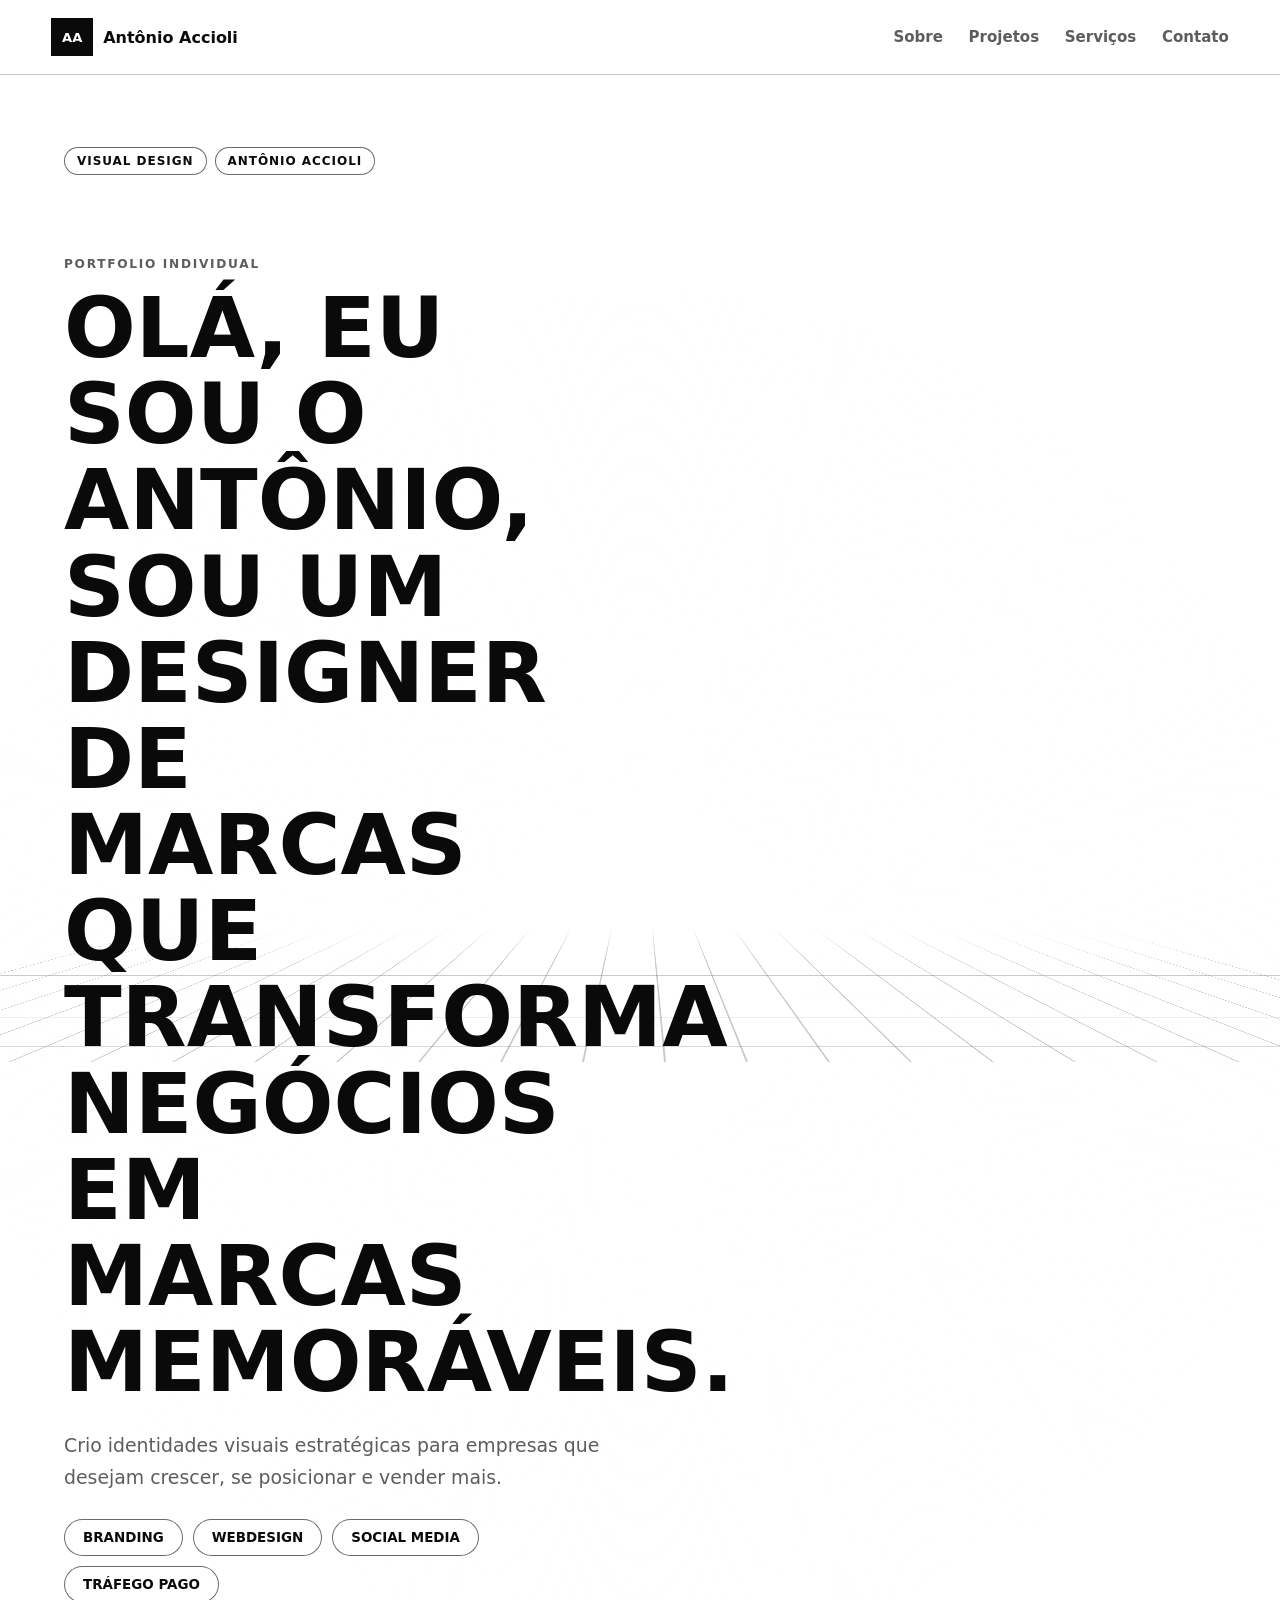
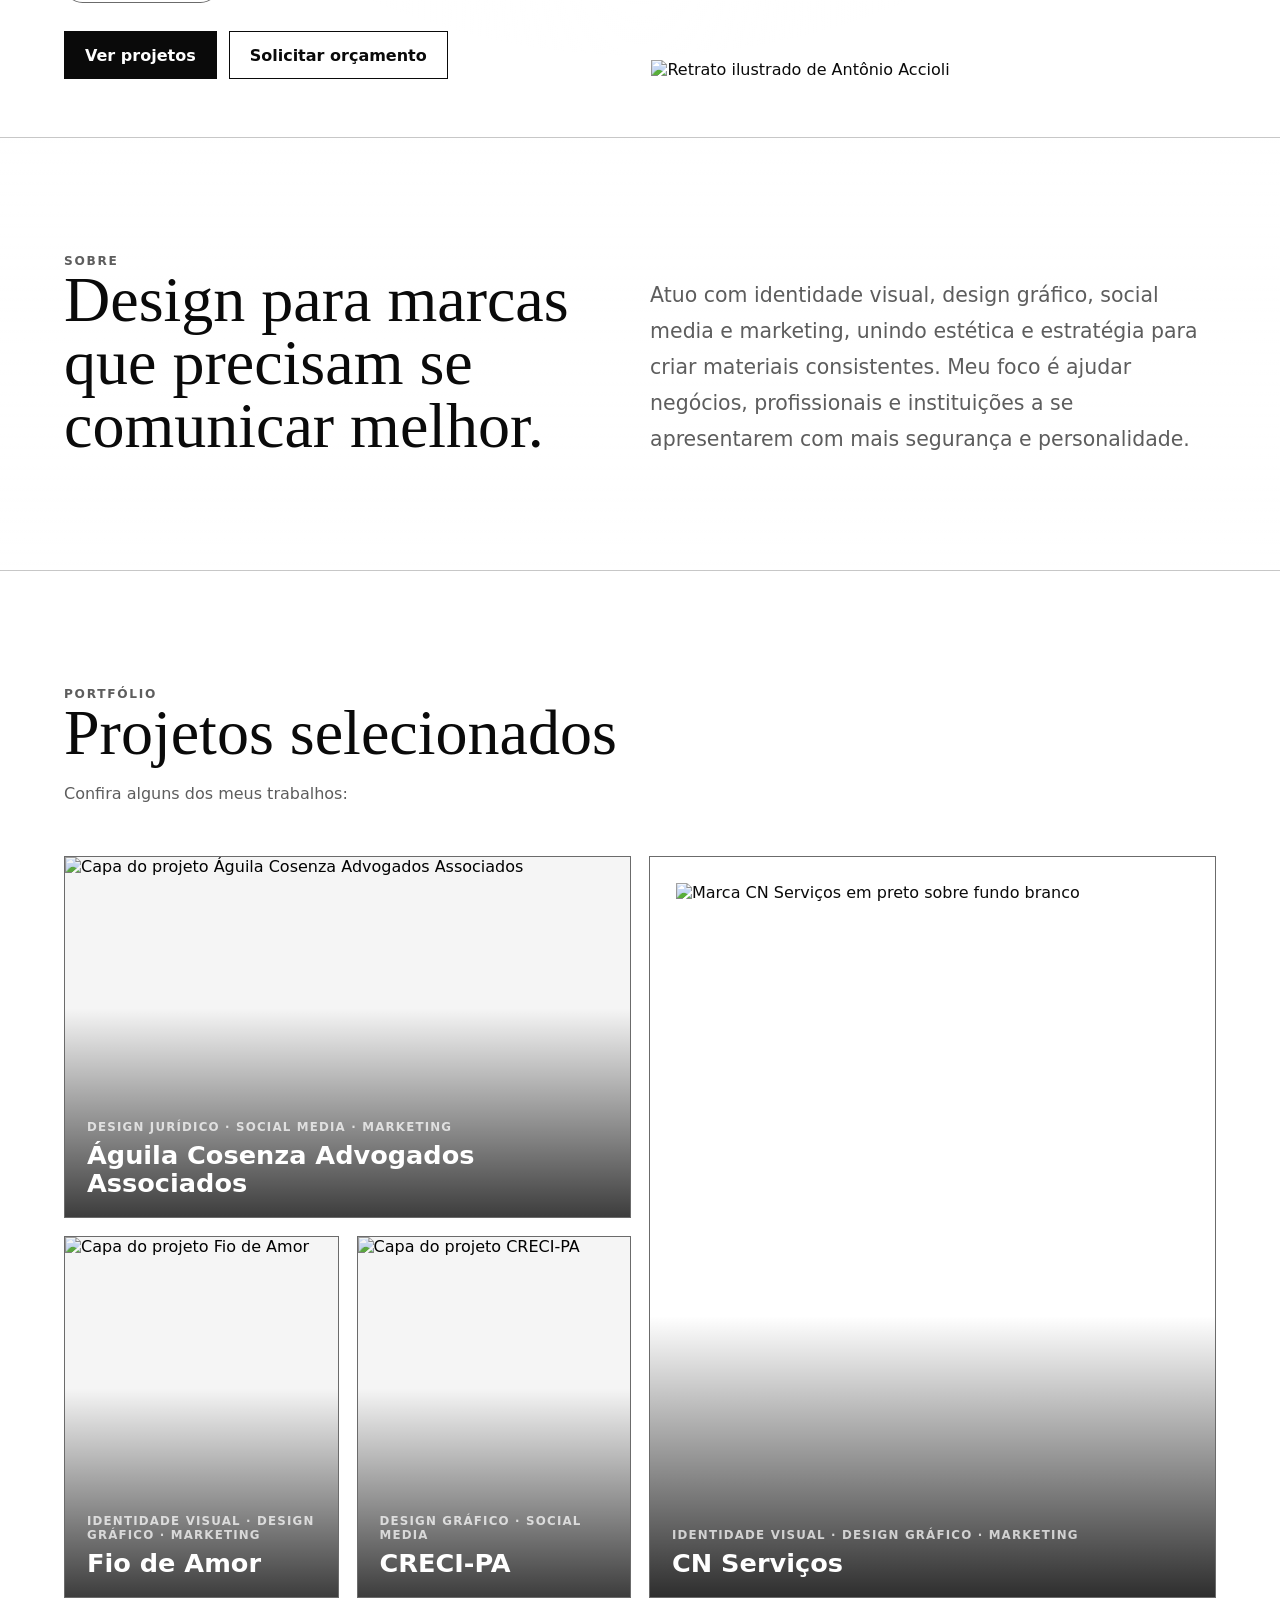
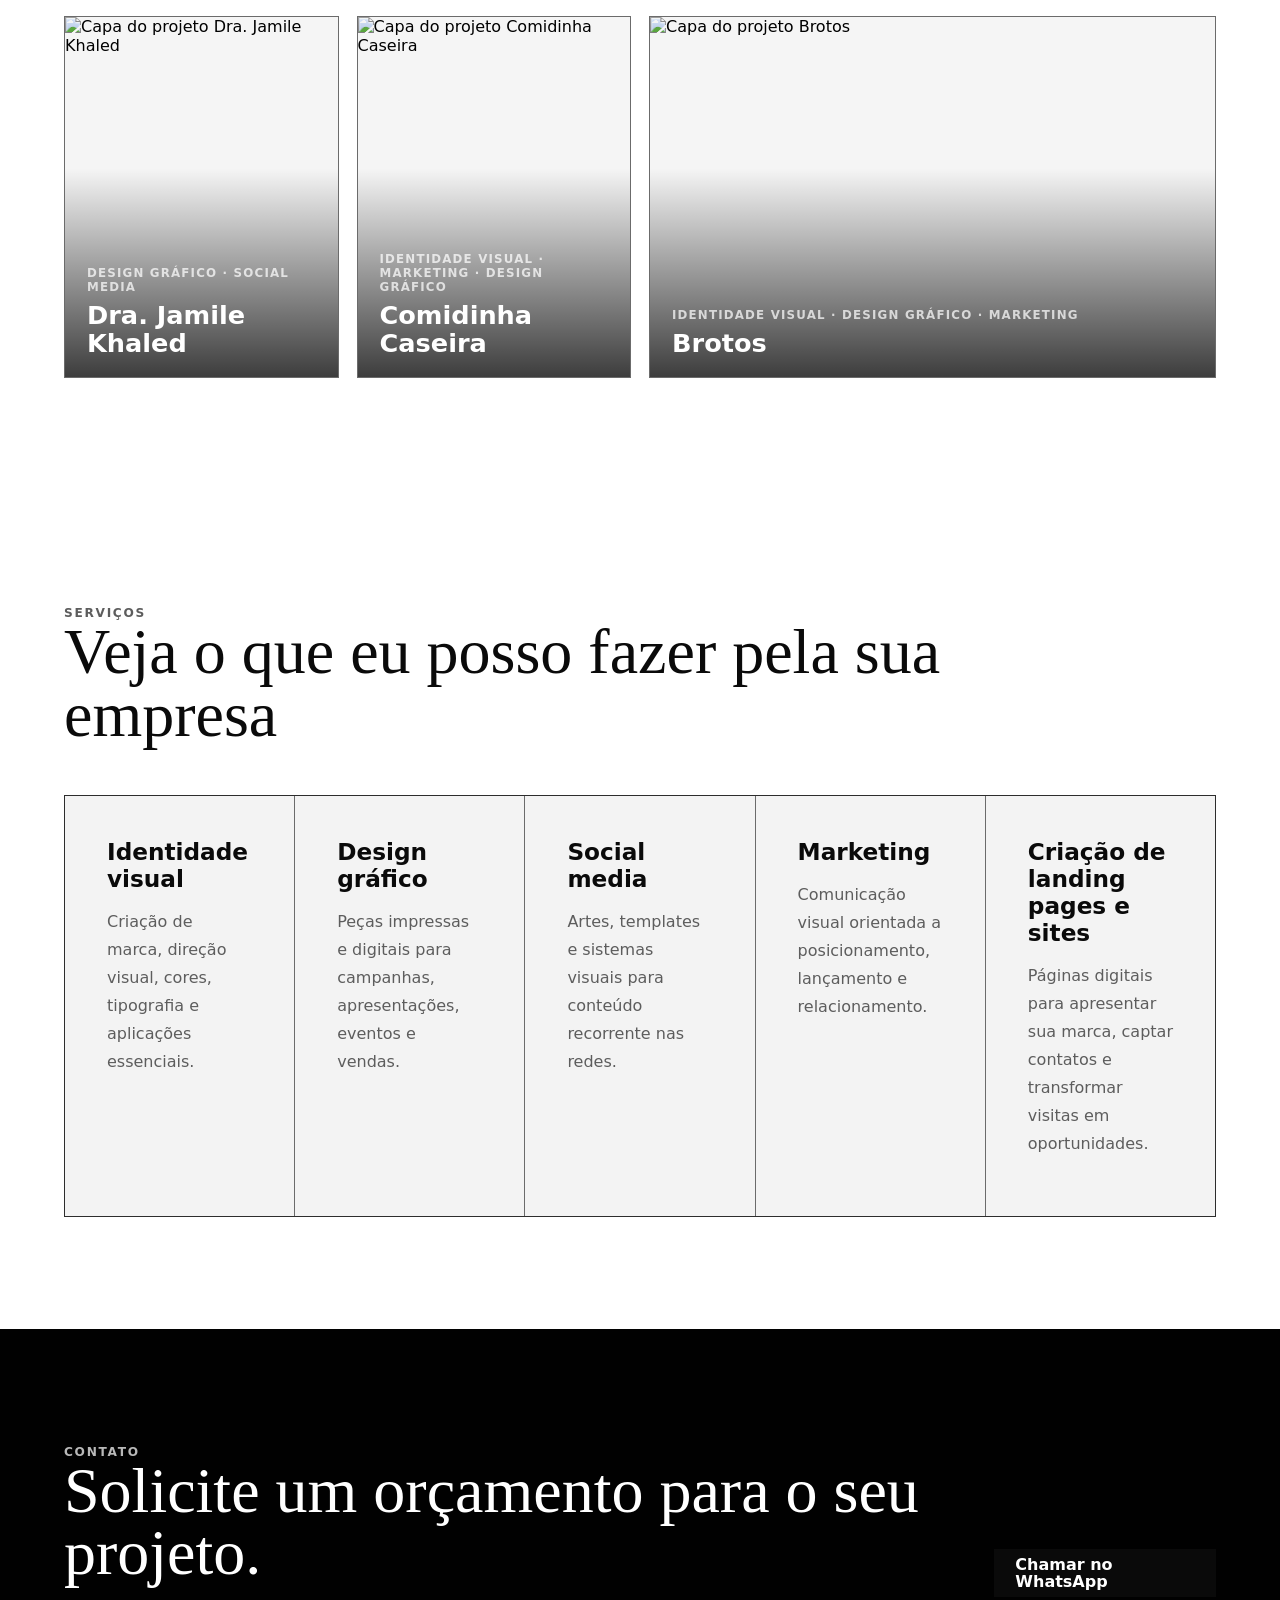
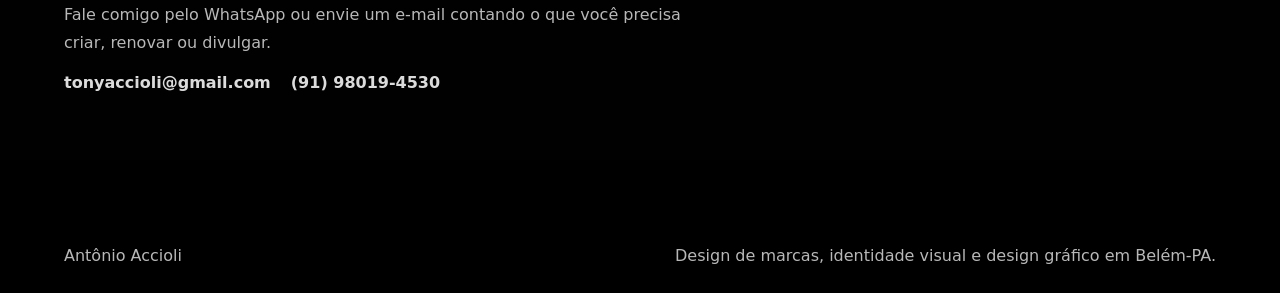
==== index.html @ 7ac3946a "Add files via upload" ====
<!doctype html>
<html lang="pt-BR">
  <head>
    <meta charset="UTF-8" />
    <meta name="viewport" content="width=device-width, initial-scale=1.0" />
    <meta
      name="description"
      content="Portfólio de Antônio, designer de marcas de Belém-PA especializado em identidade visual, design gráfico, social media e marketing."
    />
    <title>Antônio Accioli | Portfólio de Design</title>
    <link rel="preconnect" href="https://images.unsplash.com" />
    <link rel="stylesheet" href="styles.css" />
  </head>
  <body>
    <header class="site-header">
      <a class="brand" href="#inicio" aria-label="Portfólio de Antônio Accioli">
        <span class="brand-mark">AA</span>
        <span>Antônio Accioli</span>
      </a>

      <nav class="main-nav" aria-label="Menu principal">
        <a href="#sobre">Sobre</a>
        <a href="#portfolio">Projetos</a>
        <a href="#servicos">Serviços</a>
        <a href="#contato">Contato</a>
      </nav>
    </header>

    <main>
      <section class="hero" id="inicio">
        <div class="hero-media" aria-hidden="true"></div>
        <div class="hero-content">
          <div class="hero-copy">
            <div class="hero-topline" aria-label="Informações do portfólio">
              <span>Visual design</span>
              <span>Antônio Accioli</span>
            </div>
            <p class="eyebrow">Portfolio individual</p>
            <h1>Olá, eu sou o Antônio, sou um designer de marcas que transforma negócios em marcas memoráveis.</h1>
            <p>
              Crio identidades visuais estratégicas para empresas que desejam crescer,
              se posicionar e vender mais.
            </p>
            <div class="hero-tags" aria-label="Áreas de atuação">
              <span>Branding</span>
              <span>Webdesign</span>
              <span>Social media</span>
              <span>Tráfego pago</span>
            </div>
            <div class="hero-actions">
              <a class="button button-primary" href="#portfolio">Ver projetos</a>
              <a class="button button-secondary whatsapp-link" href="#" target="_blank" rel="noreferrer">
                Solicitar orçamento
              </a>
            </div>
          </div>
          <div class="hero-portrait">
            <img src="assets/antonio-retrato.webp" alt="Retrato ilustrado de Antônio Accioli" />
          </div>
        </div>
      </section>

      <section class="intro" id="sobre" aria-label="Sobre Antônio">
        <div>
          <span class="section-kicker">Sobre</span>
          <h2>Design para marcas que precisam se comunicar melhor.</h2>
        </div>
        <p>
          Atuo com identidade visual, design gráfico, social media e marketing,
          unindo estética e estratégia para criar materiais consistentes. Meu foco
          é ajudar negócios, profissionais e instituições a se apresentarem com
          mais segurança e personalidade.
        </p>
      </section>

      <section class="portfolio-section" id="portfolio">
        <div class="section-heading">
          <span class="section-kicker">Portfólio</span>
          <h2>Projetos selecionados</h2>
          <p>Confira alguns dos meus trabalhos:</p>
        </div>

        <div class="portfolio-grid">
          <a class="project-card project-featured" href="projetos/aguila-cosenza/index.html" aria-label="Ver projeto Águila Cosenza Advogados Associados">
            <img
              src="assets/aguila-cosenza/capa.webp"
              alt="Capa do projeto Águila Cosenza Advogados Associados"
            />
            <div>
              <p>Design jurídico · Social media · Marketing</p>
              <h3>Águila Cosenza Advogados Associados</h3>
            </div>
          </a>

          <a class="project-card project-large logo-card" href="projetos/cn-servicos/index.html" aria-label="Ver projeto CN Serviços">
            <img
              class="logo-cover"
              src="assets/cn-servicos/capa.webp"
              alt="Marca CN Serviços em preto sobre fundo branco"
            />
            <div>
              <p>Identidade visual · Design gráfico · Marketing</p>
              <h3>CN Serviços</h3>
            </div>
          </a>

          <a class="project-card" href="projetos/fio-de-amor/index.html" aria-label="Ver projeto Fio de Amor">
            <img
              src="assets/fio-de-amor/capa.webp"
              alt="Capa do projeto Fio de Amor"
            />
            <div>
              <p>Identidade visual · Design gráfico · Marketing</p>
              <h3>Fio de Amor</h3>
            </div>
          </a>

          <a class="project-card" href="projetos/creci-pa/index.html" aria-label="Ver projeto CRECI-PA">
            <img
              src="assets/creci-pa/capa.webp"
              alt="Capa do projeto CRECI-PA"
            />
            <div>
              <p>Design gráfico · Social media</p>
              <h3>CRECI-PA</h3>
            </div>
          </a>

          <a class="project-card" href="projetos/dra-jamile-khaled/index.html" aria-label="Ver projeto Dra. Jamile Khaled">
            <img
              src="assets/dra-jamile-khaled/capa.webp"
              alt="Capa do projeto Dra. Jamile Khaled"
            />
            <div>
              <p>Design gráfico · Social media</p>
              <h3>Dra. Jamile Khaled</h3>
            </div>
          </a>

          <a class="project-card" href="projetos/comidinha-caseira/index.html" aria-label="Ver projeto Comidinha Caseira">
            <img
              src="assets/comidinha-caseira/capa.webp"
              alt="Capa do projeto Comidinha Caseira"
            />
            <div>
              <p>Identidade visual · Marketing · Design gráfico</p>
              <h3>Comidinha Caseira</h3>
            </div>
          </a>

          <a class="project-card project-wide" href="projetos/brotos/index.html" aria-label="Ver projeto Brotos">
            <img
              src="assets/brotos/capa.webp"
              alt="Capa do projeto Brotos"
            />
            <div>
              <p>Identidade visual · Design gráfico · Marketing</p>
              <h3>Brotos</h3>
            </div>
          </a>
        </div>
      </section>

      <section class="services" id="servicos">
        <div class="section-heading">
          <span class="section-kicker">Serviços</span>
          <h2>Veja o que eu posso fazer pela sua empresa</h2>
        </div>

        <div class="service-list">
          <article>
            <h3>Identidade visual</h3>
            <p>Criação de marca, direção visual, cores, tipografia e aplicações essenciais.</p>
          </article>
          <article>
            <h3>Design gráfico</h3>
            <p>Peças impressas e digitais para campanhas, apresentações, eventos e vendas.</p>
          </article>
          <article>
            <h3>Social media</h3>
            <p>Artes, templates e sistemas visuais para conteúdo recorrente nas redes.</p>
          </article>
          <article>
            <h3>Marketing</h3>
            <p>Comunicação visual orientada a posicionamento, lançamento e relacionamento.</p>
          </article>
          <article>
            <h3>Criação de landing pages e sites</h3>
            <p>Páginas digitais para apresentar sua marca, captar contatos e transformar visitas em oportunidades.</p>
          </article>
        </div>
      </section>

      <section class="contact" id="contato">
        <div>
          <span class="section-kicker">Contato</span>
          <h2>Solicite um orçamento para o seu projeto.</h2>
          <p>
            Fale comigo pelo WhatsApp ou envie um e-mail contando o que você precisa
            criar, renovar ou divulgar.
          </p>
          <div class="contact-details">
            <a href="mailto:tonyaccioli@gmail.com">tonyaccioli@gmail.com</a>
            <a href="tel:+5591980194530">(91) 98019-4530</a>
          </div>
        </div>
        <a class="button button-primary whatsapp-link" href="#" target="_blank" rel="noreferrer">
          Chamar no WhatsApp
        </a>
      </section>
    </main>

    <footer class="site-footer">
      <p>Antônio Accioli</p>
      <p>Design de marcas, identidade visual e design gráfico em Belém-PA.</p>
    </footer>

    <script src="script.js"></script>
  </body>
</html>
---- styles.css ----
:root {
  color-scheme: light;
  --ink: #0a0a0a;
  --muted: #5d5d5d;
  --paper: #ffffff;
  --surface: rgba(255, 255, 255, 0.86);
  --line: rgba(0, 0, 0, 0.22);
  --line-strong: rgba(0, 0, 0, 0.58);
  --accent: #0a0a0a;
  --accent-dark: #000000;
  --grid-line: rgba(0, 0, 0, 0.34);
  --soft-shadow: 0 18px 60px rgba(0, 0, 0, 0.08);
}

* {
  box-sizing: border-box;
}

html {
  scroll-behavior: smooth;
}

body {
  position: relative;
  min-height: 100vh;
  margin: 0;
  overflow-x: hidden;
  background:
    linear-gradient(180deg, rgba(255, 255, 255, 0.95) 0%, rgba(255, 255, 255, 0.72) 48%, #ffffff 100%),
    #ffffff;
  color: var(--ink);
  font-family:
    Inter, ui-sans-serif, system-ui, -apple-system, BlinkMacSystemFont, "Segoe UI",
    sans-serif;
}

body::before,
body::after {
  position: fixed;
  left: -25vw;
  right: -25vw;
  z-index: -2;
  pointer-events: none;
  content: "";
}

body::before {
  bottom: -18vh;
  height: 68vh;
  background-image:
    linear-gradient(var(--grid-line) 2px, transparent 2px),
    linear-gradient(90deg, var(--grid-line) 2px, transparent 2px);
  background-size: 82px 82px;
  opacity: 0.62;
  transform: perspective(520px) rotateX(63deg);
  transform-origin: center bottom;
  mask-image: linear-gradient(0deg, #000 0%, #000 55%, transparent 100%);
}

body::after {
  top: -26vh;
  height: 64vh;
  background-image:
    linear-gradient(var(--grid-line) 2px, transparent 2px),
    linear-gradient(90deg, var(--grid-line) 2px, transparent 2px);
  background-size: 82px 82px;
  opacity: 0.5;
  transform: perspective(520px) rotateX(-63deg);
  transform-origin: center top;
  mask-image: linear-gradient(180deg, #000 0%, #000 50%, transparent 100%);
}

body::selection {
  background: #0a0a0a;
  color: #ffffff;
}

img {
  display: block;
  width: 100%;
}

a {
  color: inherit;
  text-decoration: none;
}

.site-header {
  position: sticky;
  top: 0;
  z-index: 20;
  display: flex;
  align-items: center;
  justify-content: space-between;
  gap: 24px;
  padding: 18px clamp(20px, 4vw, 64px);
  background: rgba(255, 255, 255, 0.78);
  border-bottom: 1px solid var(--line);
  backdrop-filter: blur(18px);
}

.brand,
.main-nav {
  display: flex;
  align-items: center;
}

.brand {
  gap: 10px;
  font-weight: 900;
  letter-spacing: 0;
}

.brand-mark {
  display: grid;
  width: 42px;
  height: 38px;
  place-items: center;
  background: var(--ink);
  color: var(--paper);
  border: 1px solid var(--ink);
  border-radius: 0;
  font-size: 0.82rem;
}

.main-nav {
  gap: clamp(12px, 2vw, 28px);
  color: var(--muted);
  font-size: 0.94rem;
  font-weight: 750;
}

.main-nav a {
  padding: 8px 0;
}

.main-nav a:hover {
  color: var(--ink);
}

.hero {
  position: relative;
  min-height: clamp(610px, 82vh, 760px);
  display: grid;
  align-items: end;
  overflow: hidden;
  isolation: isolate;
}

.hero-media {
  position: absolute;
  inset: 0;
  z-index: -1;
  background:
    radial-gradient(circle at 50% 54%, rgba(255, 255, 255, 0.96) 0 15%, rgba(255, 255, 255, 0.66) 33%, rgba(255, 255, 255, 0) 62%),
    linear-gradient(180deg, rgba(255, 255, 255, 0.15), #ffffff 88%);
}

.hero-content {
  display: grid;
  width: min(1240px, 100%);
  grid-template-columns: minmax(300px, 0.9fr) minmax(300px, 0.86fr);
  gap: clamp(16px, 3vw, 42px);
  align-items: center;
  padding: clamp(42px, 6vw, 72px) clamp(20px, 5vw, 64px) clamp(34px, 5vw, 58px);
  color: var(--ink);
}

.hero-copy {
  position: relative;
  z-index: 1;
  max-width: 780px;
}

.hero-topline {
  display: flex;
  max-width: 700px;
  flex-wrap: wrap;
  gap: 8px;
  align-items: center;
  margin-bottom: clamp(42px, 7vw, 82px);
  color: var(--ink);
  font-size: 0.75rem;
  font-weight: 900;
  letter-spacing: 0.08em;
  text-transform: uppercase;
}

.hero-topline span {
  border: 1px solid var(--line-strong);
  border-radius: 999px;
  padding: 6px 12px;
  background: rgba(255, 255, 255, 0.76);
}

.eyebrow,
.section-kicker {
  margin: 0 0 14px;
  color: var(--muted);
  font-size: 0.76rem;
  font-weight: 900;
  letter-spacing: 0.14em;
  text-transform: uppercase;
}

.hero h1,
.intro h2,
.section-heading h2,
.contact h2,
.project-hero h1 {
  margin: 0;
  max-width: 980px;
  font-family: Georgia, "Times New Roman", serif;
  font-weight: 500;
  line-height: 0.98;
  letter-spacing: 0;
}

.hero h1 {
  max-width: 760px;
  font-family: Impact, "Arial Black", ui-sans-serif, system-ui, sans-serif;
  font-size: clamp(2.55rem, 6.6vw, 6.6rem);
  font-weight: 900;
  line-height: 1.02;
  text-transform: uppercase;
}

.hero p:not(.eyebrow) {
  max-width: 620px;
  margin: 24px 0 0;
  color: var(--muted);
  font-size: clamp(1rem, 2vw, 1.18rem);
  line-height: 1.7;
}

.hero-tags {
  display: flex;
  flex-wrap: wrap;
  gap: 10px;
  margin-top: 26px;
}

.hero-tags span {
  border: 1px solid var(--line-strong);
  border-radius: 999px;
  padding: 10px 18px;
  background: rgba(255, 255, 255, 0.82);
  font-size: 0.84rem;
  font-weight: 900;
  text-transform: uppercase;
}

.hero-actions {
  display: flex;
  flex-wrap: wrap;
  gap: 12px;
  margin-top: 28px;
}

.hero-portrait {
  position: relative;
  align-self: end;
  display: flex;
  min-height: 0;
  align-items: flex-end;
  justify-content: center;
  overflow: visible;
  border: 0;
  background: transparent;
  box-shadow: none;
}

.hero-portrait img {
  width: min(146%, 820px);
  height: auto;
  max-height: clamp(680px, 92vh, 940px);
  object-fit: contain;
}

.button {
  display: inline-flex;
  min-height: 48px;
  align-items: center;
  justify-content: center;
  border: 1px solid var(--ink);
  border-radius: 0;
  padding: 0 20px;
  font-weight: 900;
  line-height: 1.1;
  transition:
    transform 180ms ease,
    background 180ms ease,
    color 180ms ease;
}

.button:hover {
  transform: translateY(-2px);
}

.button-primary,
.button-dark {
  background: var(--ink);
  color: white;
}

.button-primary:hover,
.button-dark:hover {
  background: white;
  color: var(--ink);
}

.button-secondary {
  background: rgba(255, 255, 255, 0.52);
  color: var(--ink);
}

.button-secondary:hover {
  background: var(--ink);
  color: white;
}

.intro,
.portfolio-section,
.services,
.forms-section,
.contact {
  position: relative;
  padding: clamp(64px, 9vw, 112px) clamp(20px, 5vw, 72px);
}

.intro,
.services,
.portfolio-section,
.project-hero,
.project-gallery {
  background: linear-gradient(180deg, rgba(255, 255, 255, 0.84), rgba(255, 255, 255, 0.68));
}

.intro {
  display: grid;
  grid-template-columns: minmax(280px, 0.9fr) minmax(280px, 1fr);
  gap: clamp(28px, 6vw, 90px);
  align-items: start;
  border-top: 1px solid var(--line);
  border-bottom: 1px solid var(--line);
}

.intro h2,
.section-heading h2,
.contact h2 {
  font-size: clamp(2.2rem, 5vw, 4.6rem);
}

.intro p,
.section-heading p,
.contact p,
.service-list p,
.project-hero p {
  color: var(--muted);
  font-size: 1rem;
  line-height: 1.75;
}

.intro p {
  margin: 28px 0 0;
  font-size: clamp(1.05rem, 2vw, 1.28rem);
}

.section-heading {
  margin-bottom: clamp(28px, 5vw, 48px);
}

.portfolio-grid {
  display: grid;
  grid-auto-flow: dense;
  grid-template-columns: repeat(4, minmax(0, 1fr));
  gap: 18px;
}

.project-card {
  position: relative;
  min-height: 360px;
  overflow: hidden;
  border: 1px solid var(--line-strong);
  border-radius: 0;
  background: white;
  box-shadow: none;
}

.project-card img {
  height: 100%;
  min-height: inherit;
  object-fit: cover;
  filter: grayscale(0.15) contrast(1.08);
  transition: transform 360ms ease;
}

.project-card img.logo-cover {
  padding: clamp(10px, 3vw, 26px);
  background: #ffffff;
  object-fit: contain;
  filter: none;
}

.project-card.logo-card::after {
  top: auto;
  height: 38%;
  background: linear-gradient(0deg, rgba(0, 0, 0, 0.82), rgba(0, 0, 0, 0));
}

.project-card::after {
  position: absolute;
  inset: 0;
  background: linear-gradient(0deg, rgba(0, 0, 0, 0.76), rgba(0, 0, 0, 0.04) 58%);
  content: "";
}

.project-card:hover img {
  transform: scale(1.04);
}

.project-card:focus-visible {
  outline: 3px solid var(--ink);
  outline-offset: 5px;
}

.project-card div {
  position: absolute;
  right: 22px;
  bottom: 20px;
  left: 22px;
  z-index: 1;
  color: white;
}

.project-card p {
  margin: 0 0 8px;
  color: rgba(255, 255, 255, 0.72);
  font-size: 0.74rem;
  font-weight: 900;
  letter-spacing: 0.1em;
  text-transform: uppercase;
}

.project-card h3 {
  margin: 0;
  max-width: 480px;
  font-size: clamp(1.3rem, 2vw, 2rem);
  line-height: 1.08;
}

.project-large {
  grid-column: span 2;
  grid-row: span 2;
  min-height: 738px;
}

.project-featured {
  grid-column: span 2;
  min-height: 360px;
}

.project-wide {
  grid-column: span 2;
}

.service-list {
  display: grid;
  grid-template-columns: repeat(5, minmax(0, 1fr));
  gap: 1px;
  background: var(--line-strong);
  border: 1px solid var(--line-strong);
}

.service-list article {
  min-height: 235px;
  padding: clamp(24px, 4vw, 42px);
  background: rgba(255, 255, 255, 0.92);
}

.service-list h3,
.contact-details {
  margin: 0 0 14px;
}

.service-list h3 {
  margin: 0 0 14px;
  font-size: 1.45rem;
}

.contact {
  display: flex;
  align-items: center;
  justify-content: space-between;
  gap: 28px;
  background:
    linear-gradient(180deg, rgba(0, 0, 0, 0.88), rgba(0, 0, 0, 0.96)),
    var(--ink);
  color: var(--paper);
}

.contact .section-kicker,
.contact p {
  color: rgba(255, 255, 255, 0.72);
}

.contact p {
  max-width: 620px;
}

.contact-details {
  display: flex;
  flex-wrap: wrap;
  gap: 12px 20px;
}

.contact-details a {
  color: rgba(255, 255, 255, 0.86);
  font-weight: 800;
}

.contact-details a:hover {
  color: white;
}

.site-footer {
  display: flex;
  justify-content: space-between;
  gap: 18px;
  padding: 28px clamp(20px, 5vw, 72px);
  background: #000000;
  color: rgba(255, 255, 255, 0.72);
}

.site-footer p {
  margin: 0;
}

.project-hero {
  display: grid;
  grid-template-columns: minmax(280px, 0.8fr) minmax(300px, 1.2fr);
  gap: clamp(28px, 6vw, 80px);
  align-items: center;
  padding: clamp(56px, 8vw, 104px) clamp(20px, 5vw, 72px);
  border-bottom: 1px solid var(--line);
}

.project-hero h1 {
  font-size: clamp(2.8rem, 7vw, 6rem);
}

.project-cover {
  overflow: hidden;
  border: 1px solid var(--line-strong);
  border-radius: 0;
  background: white;
  box-shadow: var(--soft-shadow);
}

.project-cover img {
  width: 100%;
  aspect-ratio: 16 / 10;
  object-fit: contain;
}

.project-gallery {
  padding: clamp(52px, 7vw, 90px) clamp(20px, 5vw, 72px) clamp(70px, 9vw, 120px);
}

.gallery-grid {
  display: grid;
  grid-template-columns: repeat(2, minmax(0, 1fr));
  gap: 18px;
}

.gallery-item {
  overflow: hidden;
  margin: 0;
  border: 1px solid var(--line-strong);
  border-radius: 0;
  background: white;
  box-shadow: none;
}

.gallery-item img {
  width: 100%;
  height: 100%;
  min-height: 360px;
  object-fit: cover;
}

.gallery-item.logo-image img {
  object-fit: contain;
  padding: clamp(16px, 4vw, 42px);
}

.compact-gallery .gallery-item img {
  height: clamp(320px, 42vw, 460px);
  min-height: 0;
  object-fit: contain;
}

.back-link {
  display: inline-block;
  margin-bottom: 18px;
  color: var(--ink);
  font-weight: 900;
  text-decoration: underline;
  text-underline-offset: 5px;
}

@media (max-width: 980px) {
  .site-header {
    align-items: flex-start;
    flex-direction: column;
  }

  .main-nav {
    width: 100%;
    overflow-x: auto;
    padding-bottom: 2px;
  }

  .intro,
  .service-list {
    grid-template-columns: 1fr;
  }

  .portfolio-grid {
    grid-template-columns: repeat(2, minmax(0, 1fr));
  }

  .project-featured {
    grid-column: span 2;
    min-height: 390px;
  }

  .project-large {
    min-height: 520px;
  }

  .contact {
    align-items: flex-start;
    flex-direction: column;
  }

  .project-hero {
    grid-template-columns: 1fr;
  }
}

@media (max-width: 760px) {
  body::before,
  body::after {
    background-size: 58px 58px;
  }

  .site-header {
    position: relative;
  }

  .hero {
    min-height: 670px;
  }

  .hero-content {
    grid-template-columns: 1fr;
    padding-top: 86px;
  }

  .hero-portrait {
    width: 100%;
    max-width: none;
    margin-top: 12px;
  }

  .hero-portrait img {
    width: min(140%, 660px);
    max-height: none;
  }

  .button {
    width: 100%;
  }

  .portfolio-grid {
    grid-template-columns: 1fr;
  }

  .project-card,
  .project-featured,
  .project-large,
  .project-wide {
    grid-column: auto;
    grid-row: auto;
    min-height: 390px;
  }

  .site-footer {
    flex-direction: column;
  }

  .gallery-grid {
    grid-template-columns: 1fr;
  }

  .gallery-item img {
    min-height: 300px;
  }

  .compact-gallery .gallery-item img {
    height: 300px;
  }
}
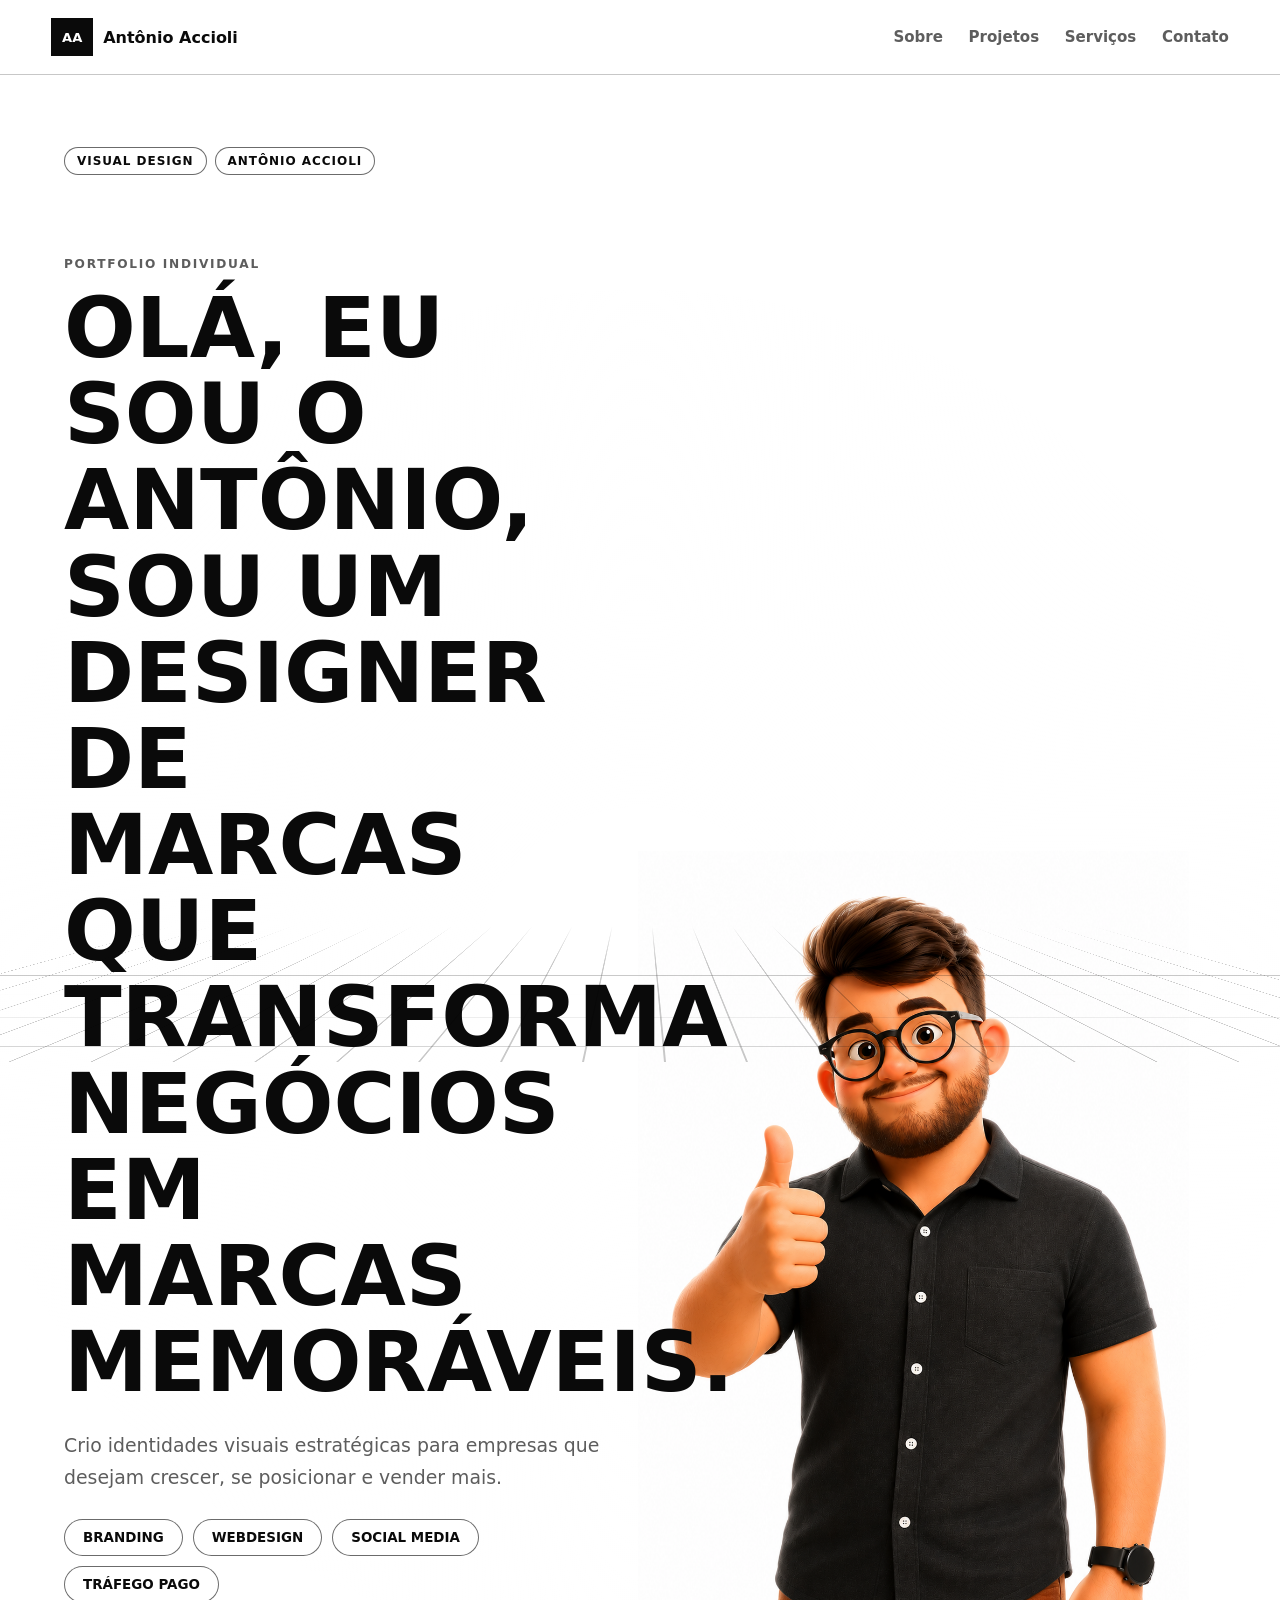
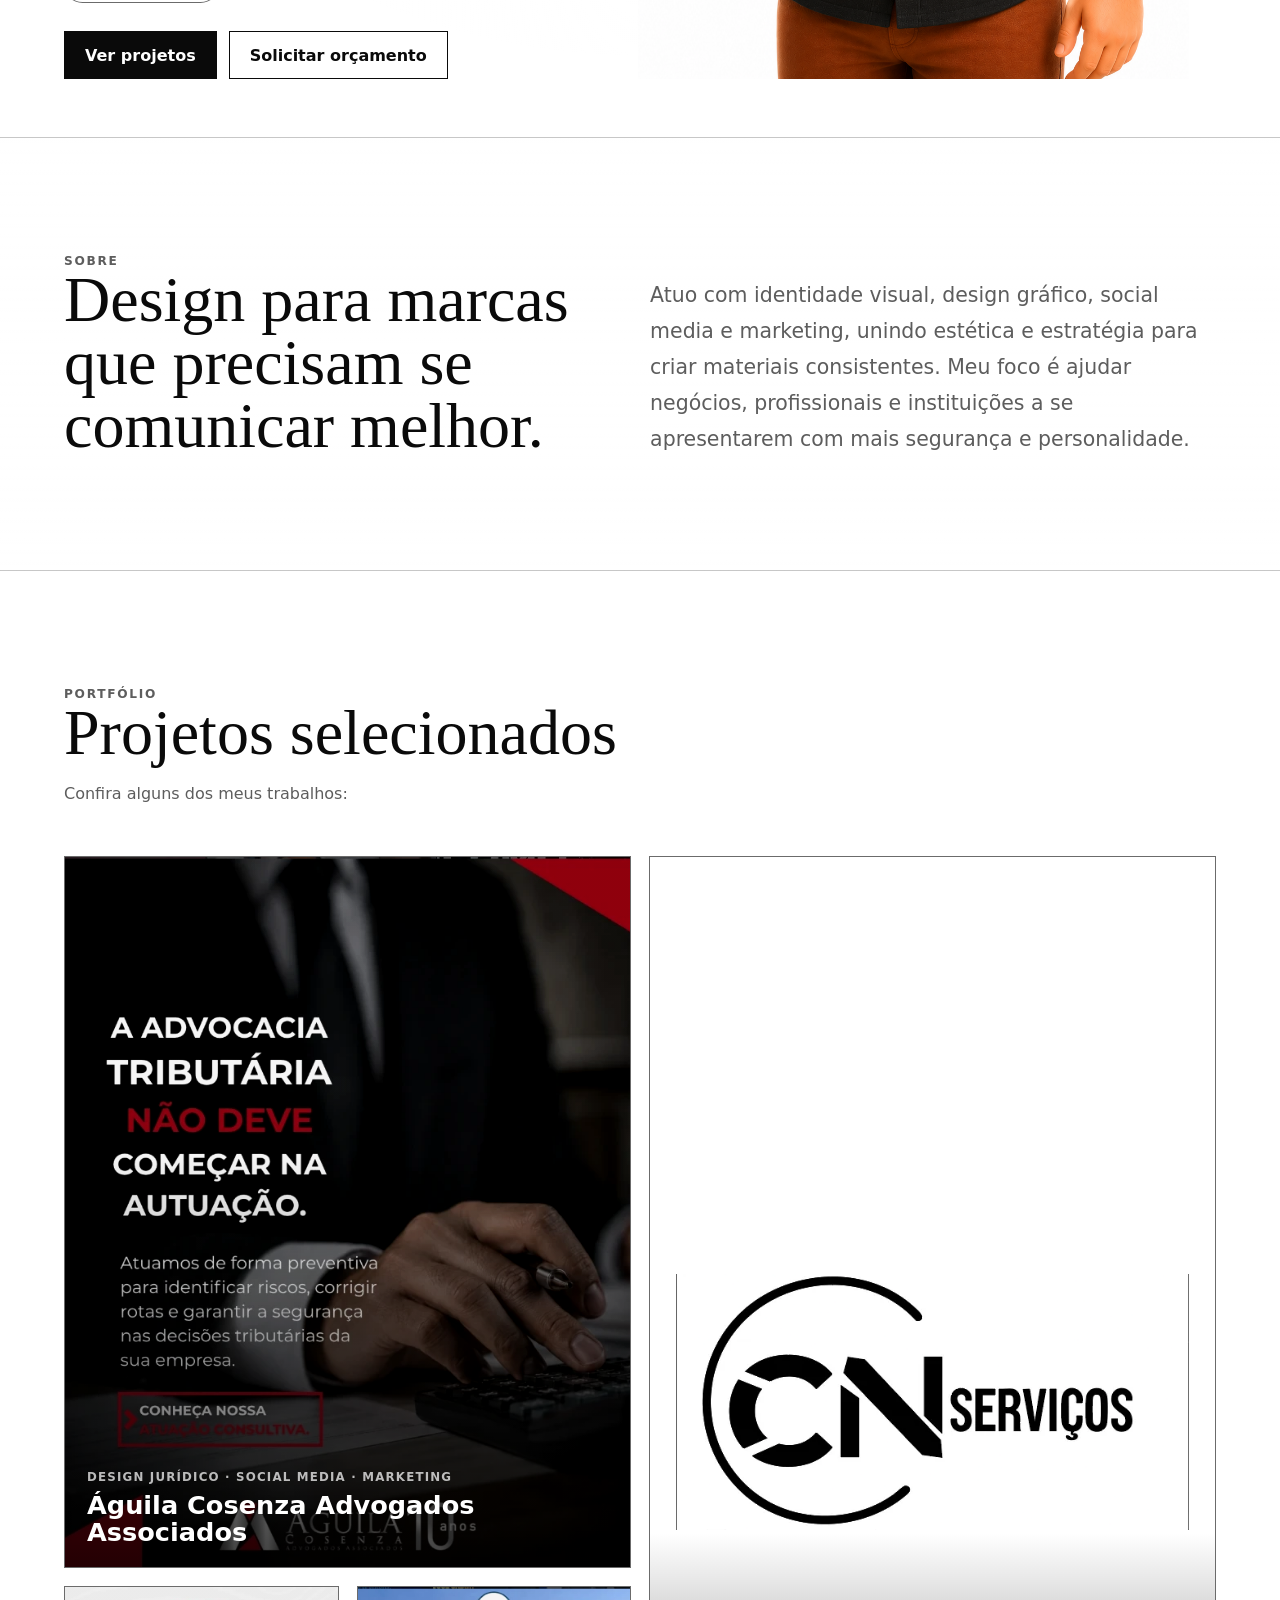
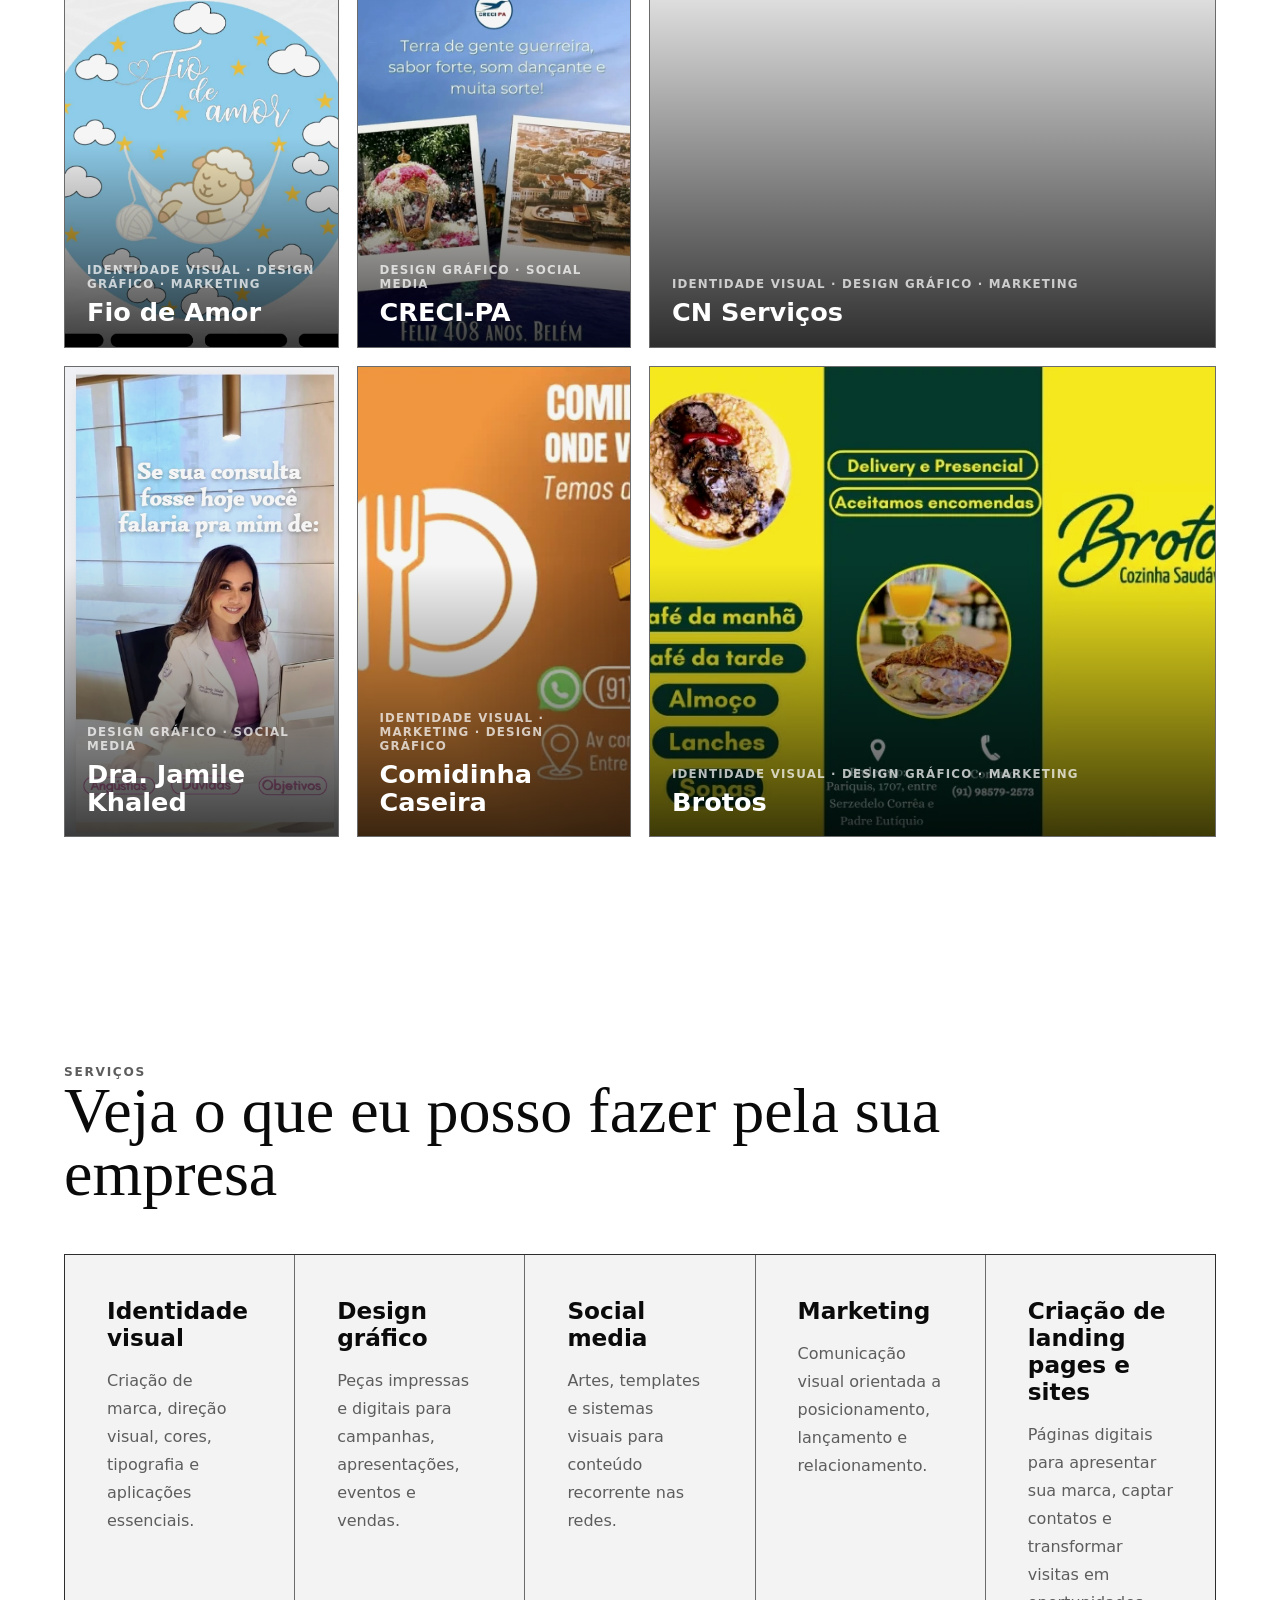
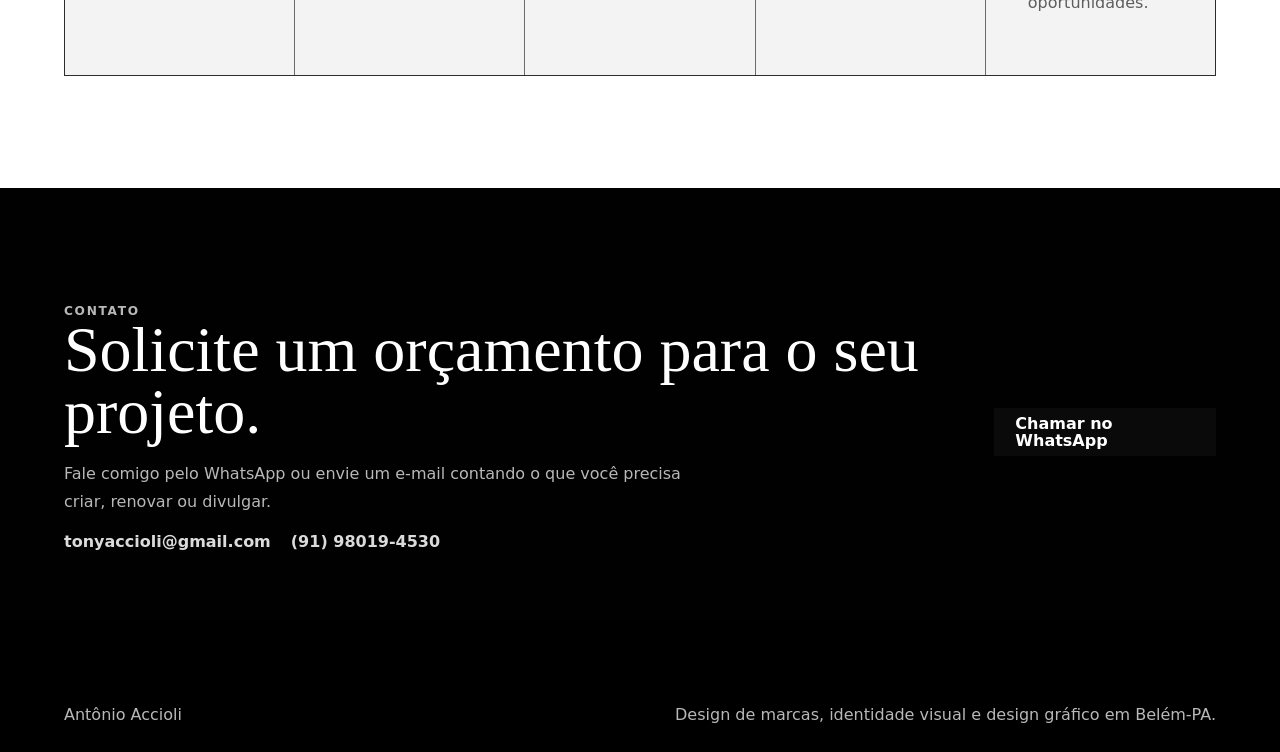
==== commit eea5aaba: "Add files via upload" ====
--- a/index.html
+++ b/index.html
@@ -81,9 +81,9 @@
         </div>
 
         <div class="portfolio-grid">
-          <a class="project-card project-featured" href="projetos/aguila-cosenza/index.html" aria-label="Ver projeto Águila Cosenza Advogados Associados">
-            <img
-              src="assets/aguila-cosenza/capa.webp"
+          <a class="project-card project-featured" href="projetos/aguila-cosenza/" aria-label="Ver projeto Águila Cosenza Advogados Associados">
+            <img
+              src="assets/aguila-cosenza.webp"
               alt="Capa do projeto Águila Cosenza Advogados Associados"
             />
             <div>
@@ -92,10 +92,10 @@
             </div>
           </a>
 
-          <a class="project-card project-large logo-card" href="projetos/cn-servicos/index.html" aria-label="Ver projeto CN Serviços">
+          <a class="project-card project-large logo-card" href="projetos/cn-servicos/" aria-label="Ver projeto CN Serviços">
             <img
               class="logo-cover"
-              src="assets/cn-servicos/capa.webp"
+              src="assets/cn-servicos.webp"
               alt="Marca CN Serviços em preto sobre fundo branco"
             />
             <div>
@@ -104,9 +104,9 @@
             </div>
           </a>
 
-          <a class="project-card" href="projetos/fio-de-amor/index.html" aria-label="Ver projeto Fio de Amor">
-            <img
-              src="assets/fio-de-amor/capa.webp"
+          <a class="project-card" href="projetos/fio-de-amor/" aria-label="Ver projeto Fio de Amor">
+            <img
+              src="assets/fio-de-amor.webp"
               alt="Capa do projeto Fio de Amor"
             />
             <div>
@@ -115,9 +115,9 @@
             </div>
           </a>
 
-          <a class="project-card" href="projetos/creci-pa/index.html" aria-label="Ver projeto CRECI-PA">
-            <img
-              src="assets/creci-pa/capa.webp"
+          <a class="project-card" href="projetos/creci-pa/" aria-label="Ver projeto CRECI-PA">
+            <img
+              src="assets/creci-pa.webp"
               alt="Capa do projeto CRECI-PA"
             />
             <div>
@@ -126,9 +126,9 @@
             </div>
           </a>
 
-          <a class="project-card" href="projetos/dra-jamile-khaled/index.html" aria-label="Ver projeto Dra. Jamile Khaled">
-            <img
-              src="assets/dra-jamile-khaled/capa.webp"
+          <a class="project-card" href="projetos/dra-jamile-khaled/" aria-label="Ver projeto Dra. Jamile Khaled">
+            <img
+              src="assets/dra-jamile-khaled.webp"
               alt="Capa do projeto Dra. Jamile Khaled"
             />
             <div>
@@ -137,9 +137,9 @@
             </div>
           </a>
 
-          <a class="project-card" href="projetos/comidinha-caseira/index.html" aria-label="Ver projeto Comidinha Caseira">
-            <img
-              src="assets/comidinha-caseira/capa.webp"
+          <a class="project-card" href="projetos/comidinha-caseira/" aria-label="Ver projeto Comidinha Caseira">
+            <img
+              src="assets/comidinha-caseira.webp"
               alt="Capa do projeto Comidinha Caseira"
             />
             <div>
@@ -148,9 +148,9 @@
             </div>
           </a>
 
-          <a class="project-card project-wide" href="projetos/brotos/index.html" aria-label="Ver projeto Brotos">
-            <img
-              src="assets/brotos/capa.webp"
+          <a class="project-card project-wide" href="projetos/brotos/" aria-label="Ver projeto Brotos">
+            <img
+              src="assets/brotos.webp"
               alt="Capa do projeto Brotos"
             />
             <div>
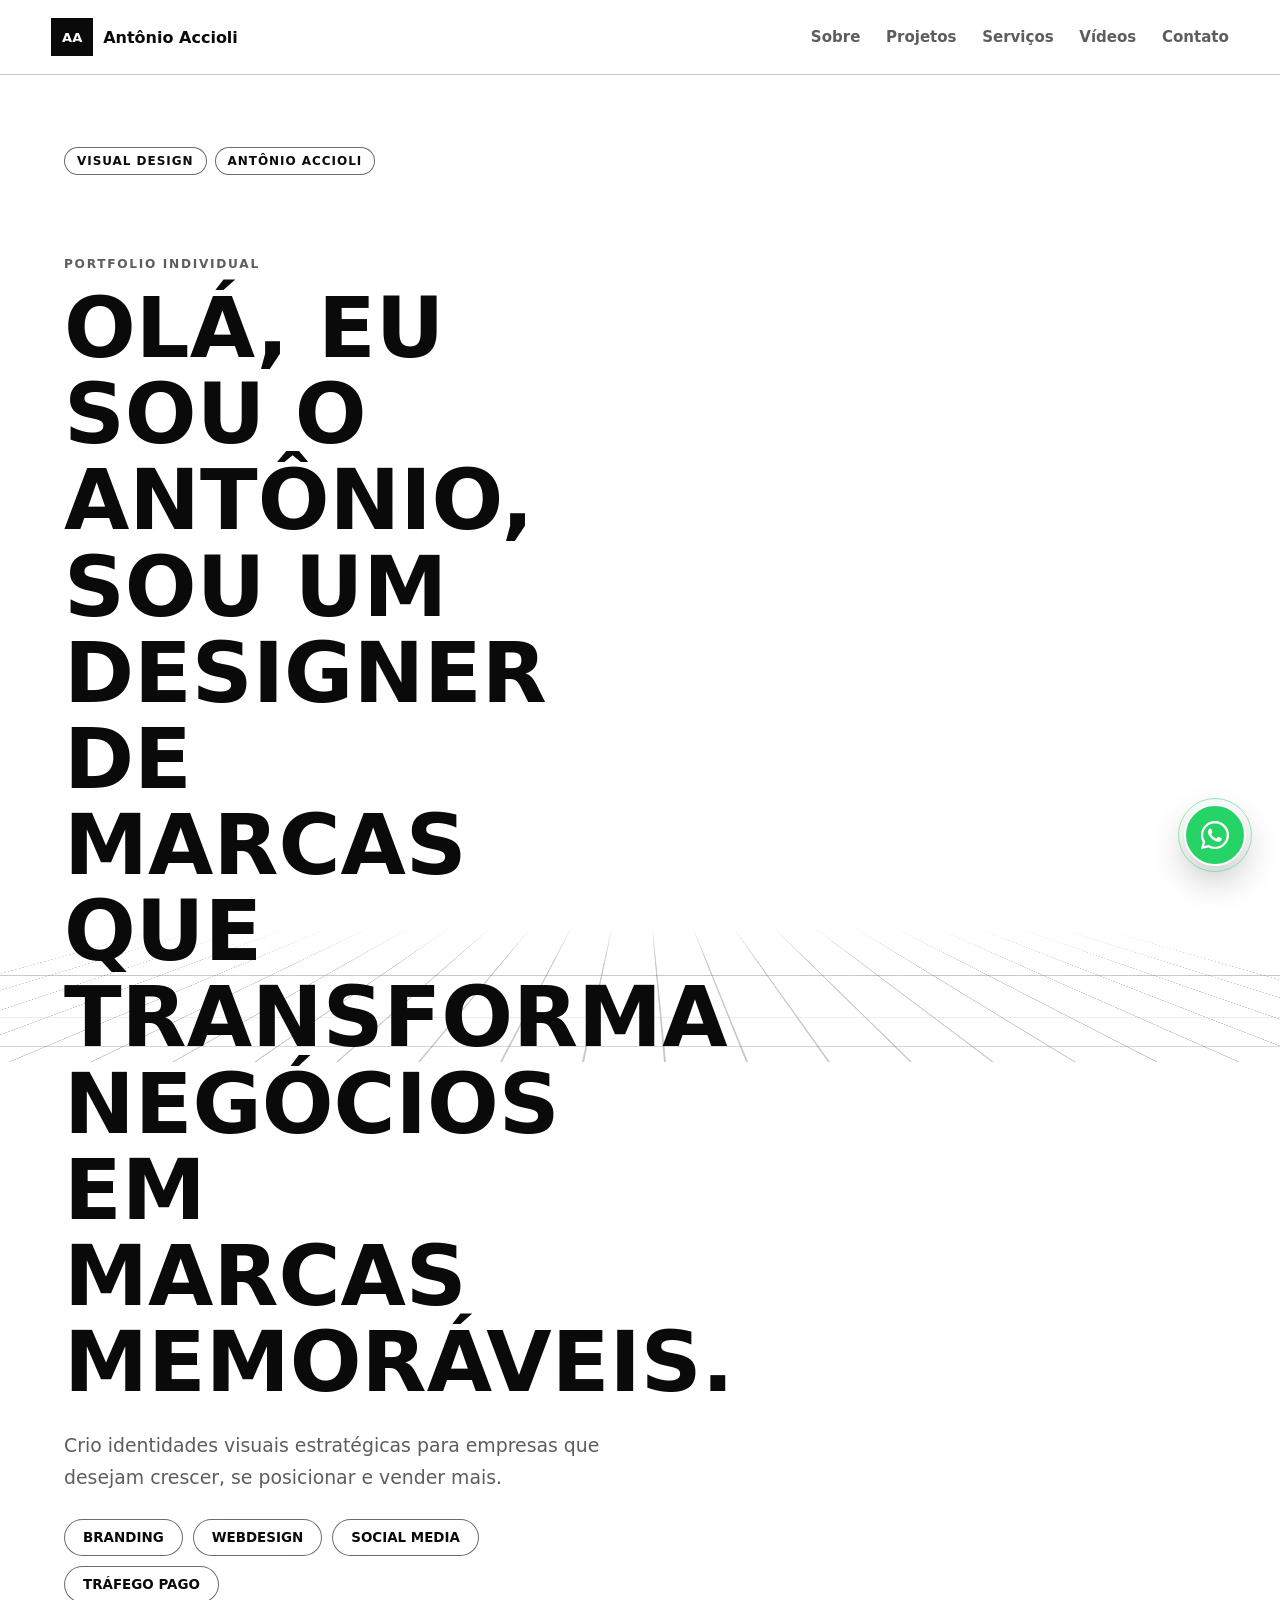
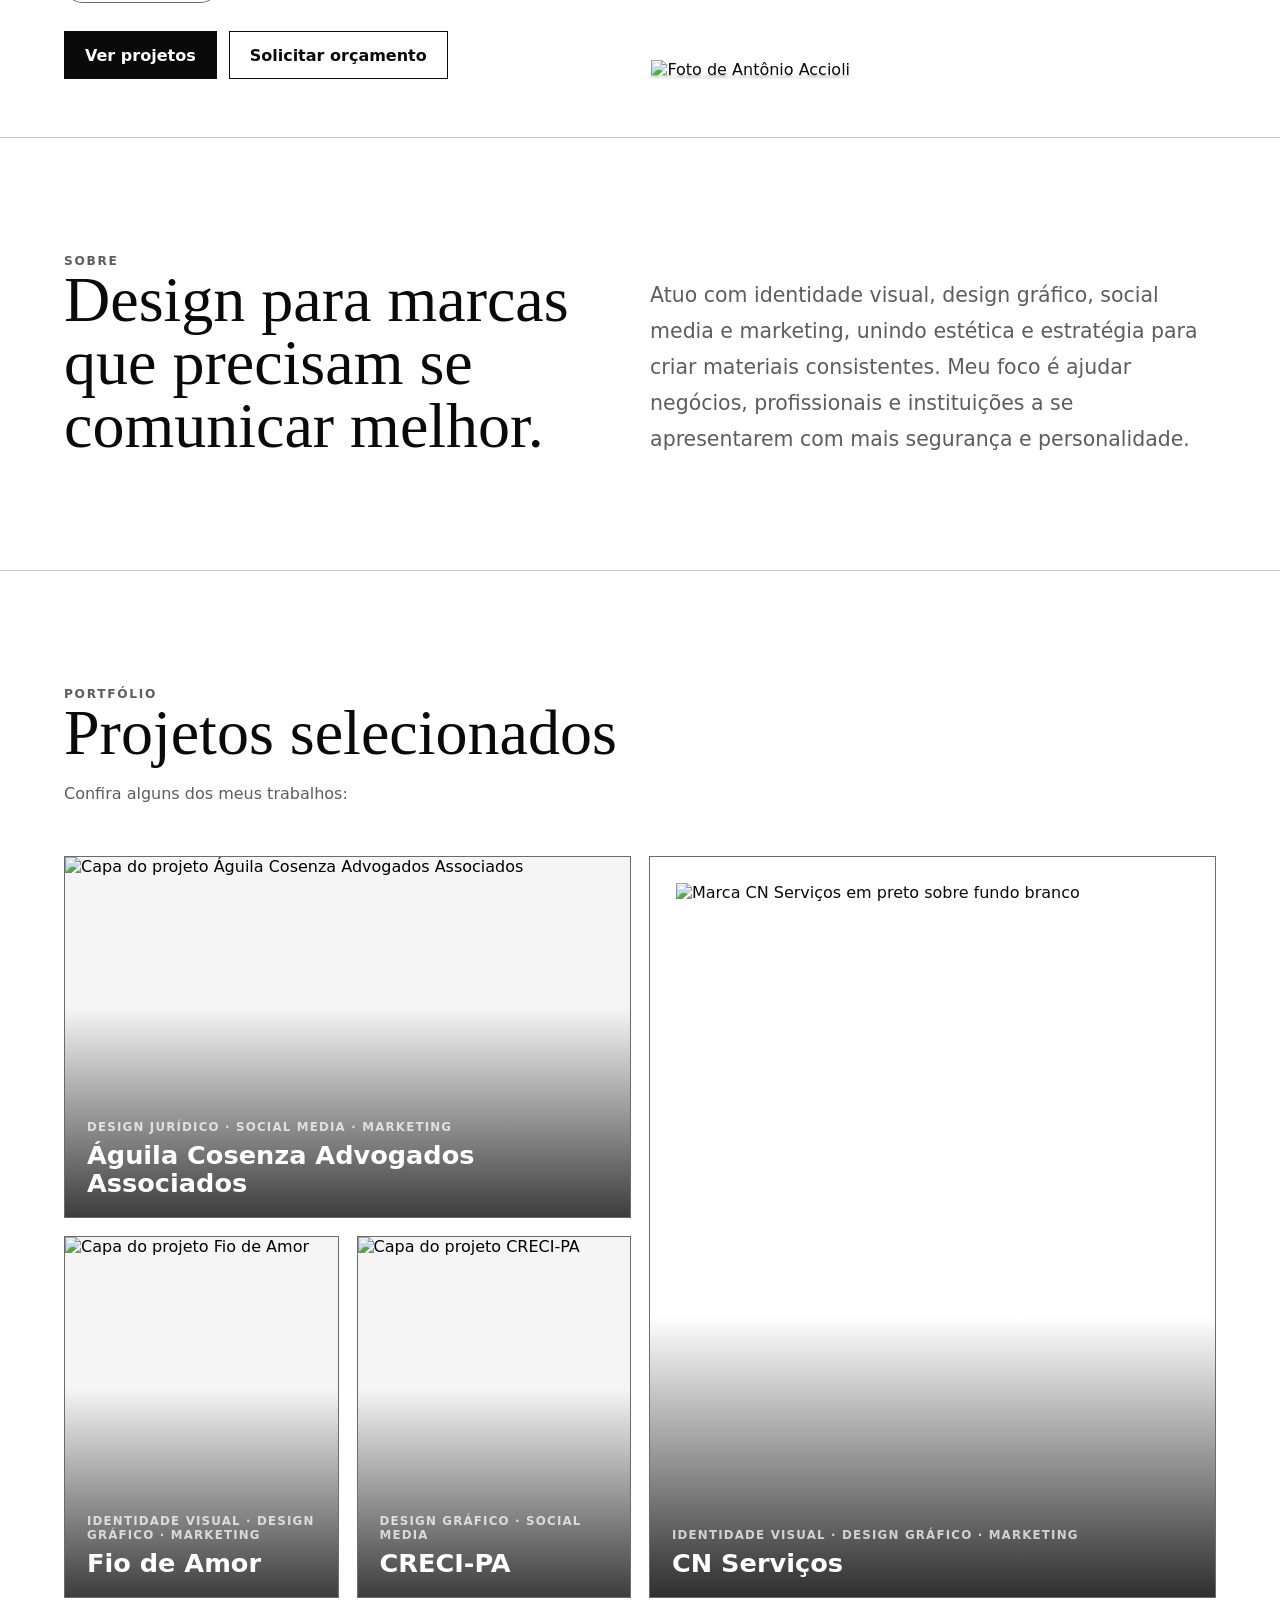
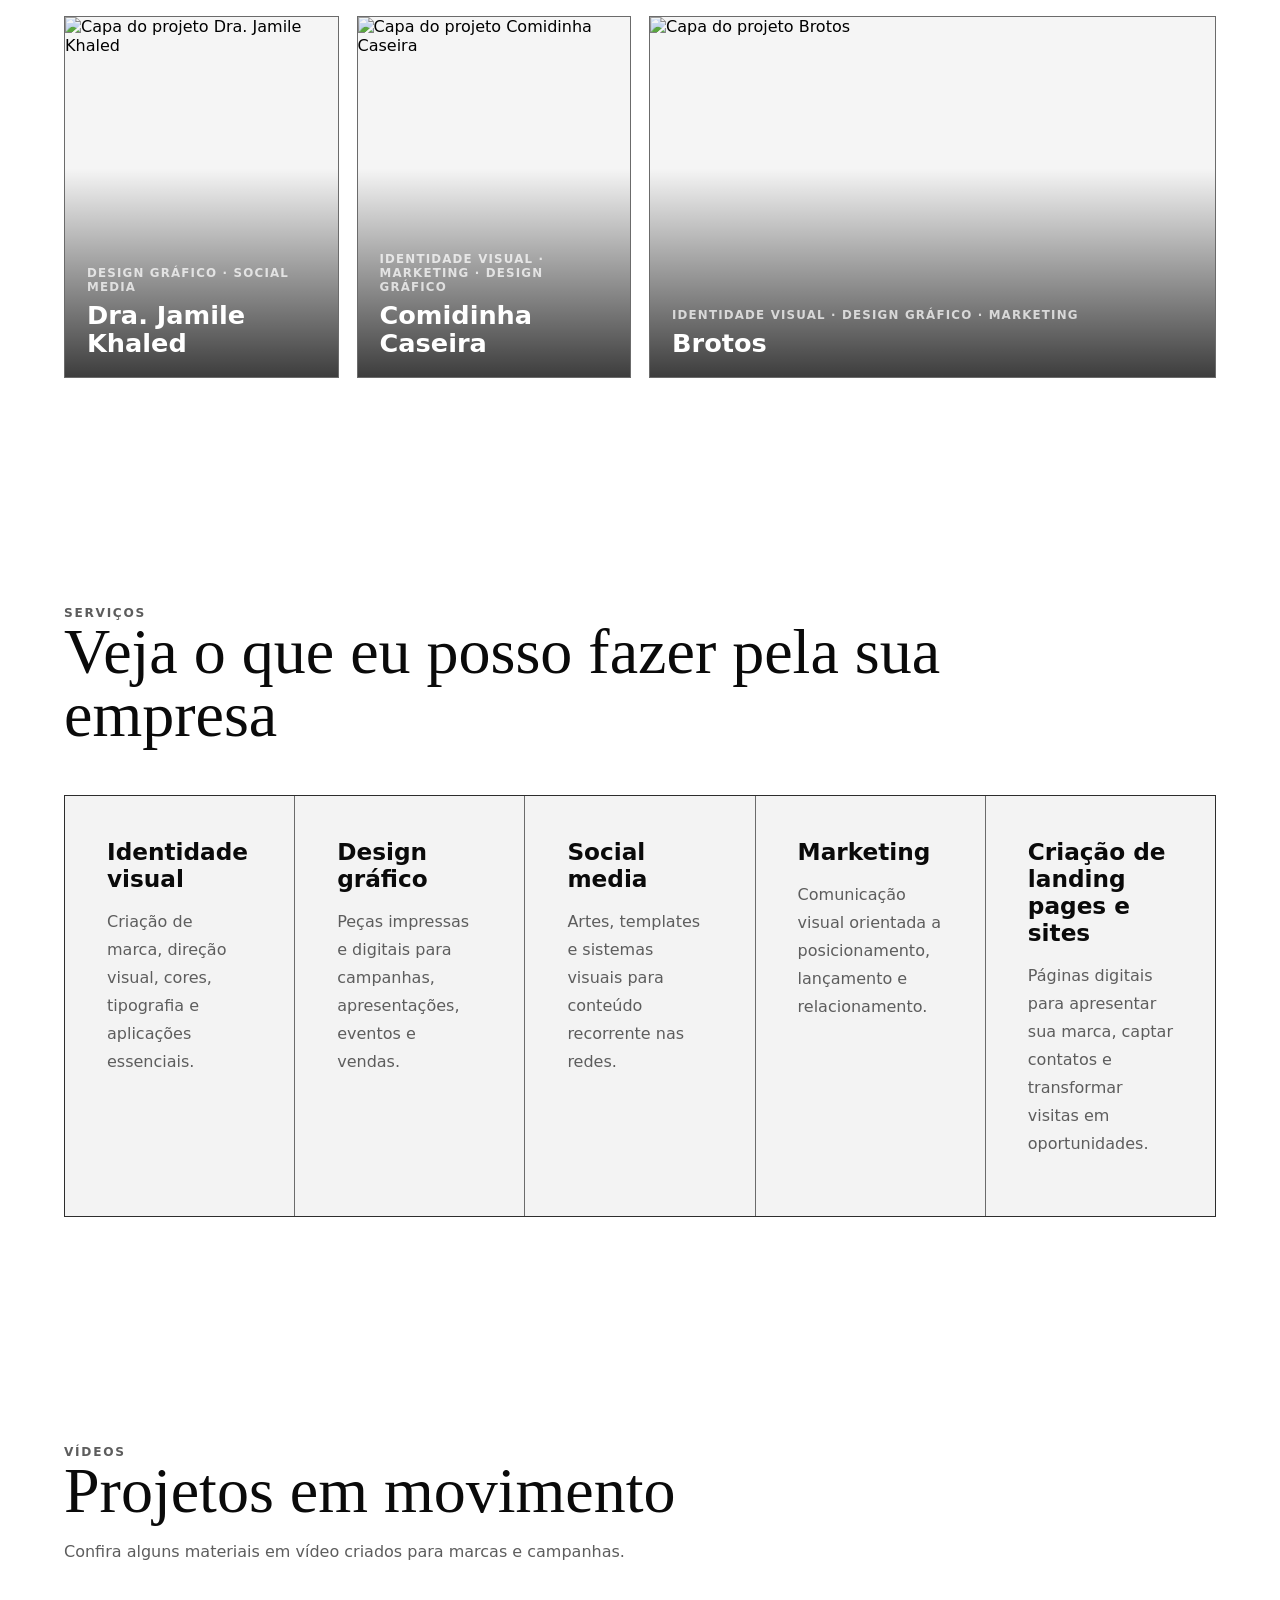
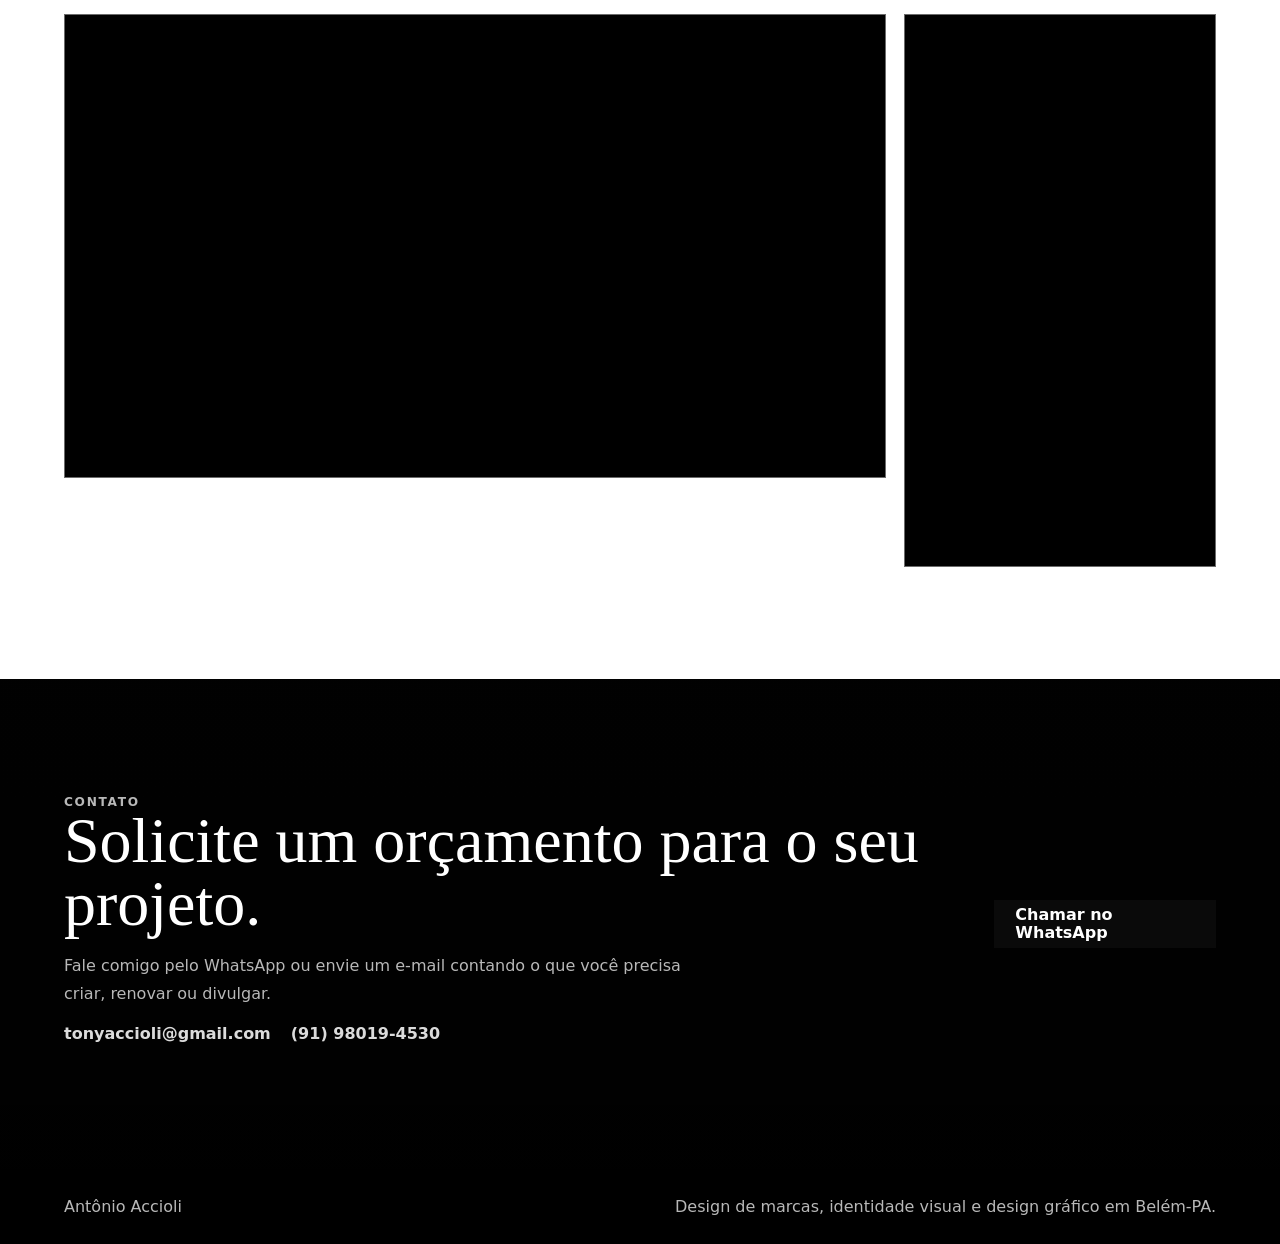
==== commit 135faa74: "Add files via upload" ====
--- a/index.html
+++ b/index.html
@@ -1,220 +1,272 @@
-<!doctype html>
-<html lang="pt-BR">
-  <head>
-    <meta charset="UTF-8" />
-    <meta name="viewport" content="width=device-width, initial-scale=1.0" />
-    <meta
-      name="description"
-      content="Portfólio de Antônio, designer de marcas de Belém-PA especializado em identidade visual, design gráfico, social media e marketing."
-    />
+<!doctype html>
+<html lang="pt-BR">
+  <head>
+    <meta charset="UTF-8" />
+    <meta name="viewport" content="width=device-width, initial-scale=1.0" />
+    <meta
+      name="description"
+      content="Portfólio de Antônio, designer de marcas de Belém-PA especializado em identidade visual, design gráfico, social media e marketing."
+    />
     <title>Antônio Accioli | Portfólio de Design</title>
     <link rel="preconnect" href="https://images.unsplash.com" />
+    <link rel="stylesheet" href="https://cdnjs.cloudflare.com/ajax/libs/font-awesome/5.15.3/css/all.min.css" />
     <link rel="stylesheet" href="styles.css" />
-  </head>
-  <body>
-    <header class="site-header">
-      <a class="brand" href="#inicio" aria-label="Portfólio de Antônio Accioli">
-        <span class="brand-mark">AA</span>
-        <span>Antônio Accioli</span>
-      </a>
-
-      <nav class="main-nav" aria-label="Menu principal">
+  </head>
+  <body>
+    <header class="site-header scroll-top">
+      <a class="brand" href="#inicio" aria-label="Portfólio de Antônio Accioli">
+        <span class="brand-mark">AA</span>
+        <span>Antônio Accioli</span>
+      </a>
+
+      <nav class="main-nav" aria-label="Menu principal">
         <a href="#sobre">Sobre</a>
         <a href="#portfolio">Projetos</a>
         <a href="#servicos">Serviços</a>
+        <a href="#videos">Vídeos</a>
         <a href="#contato">Contato</a>
       </nav>
-    </header>
-
-    <main>
-      <section class="hero" id="inicio">
-        <div class="hero-media" aria-hidden="true"></div>
-        <div class="hero-content">
-          <div class="hero-copy">
-            <div class="hero-topline" aria-label="Informações do portfólio">
-              <span>Visual design</span>
-              <span>Antônio Accioli</span>
-            </div>
-            <p class="eyebrow">Portfolio individual</p>
-            <h1>Olá, eu sou o Antônio, sou um designer de marcas que transforma negócios em marcas memoráveis.</h1>
-            <p>
-              Crio identidades visuais estratégicas para empresas que desejam crescer,
-              se posicionar e vender mais.
-            </p>
-            <div class="hero-tags" aria-label="Áreas de atuação">
-              <span>Branding</span>
-              <span>Webdesign</span>
-              <span>Social media</span>
-              <span>Tráfego pago</span>
-            </div>
-            <div class="hero-actions">
-              <a class="button button-primary" href="#portfolio">Ver projetos</a>
-              <a class="button button-secondary whatsapp-link" href="#" target="_blank" rel="noreferrer">
-                Solicitar orçamento
-              </a>
+    </header>
+
+    <main>
+      <section class="hero" id="inicio">
+        <div class="hero-media" aria-hidden="true"></div>
+        <div class="hero-content">
+          <div class="hero-copy scroll-left">
+            <div class="hero-topline" aria-label="Informações do portfólio">
+              <span>Visual design</span>
+              <span>Antônio Accioli</span>
+            </div>
+            <p class="eyebrow">Portfolio individual</p>
+            <h1>Olá, eu sou o Antônio, sou um designer de marcas que transforma negócios em marcas memoráveis.</h1>
+            <p>
+              Crio identidades visuais estratégicas para empresas que desejam crescer,
+              se posicionar e vender mais.
+            </p>
+            <div class="hero-tags" aria-label="Áreas de atuação">
+              <span>Branding</span>
+              <span>Webdesign</span>
+              <span>Social media</span>
+              <span>Tráfego pago</span>
+            </div>
+            <div class="hero-actions">
+              <a class="button button-primary" href="#portfolio">Ver projetos</a>
+              <a class="button button-secondary whatsapp-link" href="#" target="_blank" rel="noreferrer">
+                Solicitar orçamento
+              </a>
+            </div>
+          </div>
+          <div class="hero-portrait scroll-right">
+            <img src="assets/antonio-retrato.webp" alt="Foto de Antônio Accioli" />
+            <div class="portrait-blur" aria-hidden="true">
+              <div class="blur blur-1"></div>
+              <div class="blur blur-2"></div>
+              <div class="blur blur-3"></div>
+              <div class="blur blur-4"></div>
+              <div class="blur blur-5"></div>
+              <div class="blur blur-6"></div>
+              <div class="blur blur-7"></div>
+              <div class="blur blur-8"></div>
             </div>
           </div>
-          <div class="hero-portrait">
-            <img src="assets/antonio-retrato.webp" alt="Retrato ilustrado de Antônio Accioli" />
-          </div>
-        </div>
-      </section>
-
-      <section class="intro" id="sobre" aria-label="Sobre Antônio">
-        <div>
-          <span class="section-kicker">Sobre</span>
-          <h2>Design para marcas que precisam se comunicar melhor.</h2>
-        </div>
-        <p>
-          Atuo com identidade visual, design gráfico, social media e marketing,
-          unindo estética e estratégia para criar materiais consistentes. Meu foco
-          é ajudar negócios, profissionais e instituições a se apresentarem com
-          mais segurança e personalidade.
-        </p>
-      </section>
-
-      <section class="portfolio-section" id="portfolio">
-        <div class="section-heading">
-          <span class="section-kicker">Portfólio</span>
-          <h2>Projetos selecionados</h2>
-          <p>Confira alguns dos meus trabalhos:</p>
-        </div>
-
-        <div class="portfolio-grid">
-          <a class="project-card project-featured" href="projetos/aguila-cosenza/" aria-label="Ver projeto Águila Cosenza Advogados Associados">
-            <img
-              src="assets/aguila-cosenza.webp"
-              alt="Capa do projeto Águila Cosenza Advogados Associados"
-            />
-            <div>
-              <p>Design jurídico · Social media · Marketing</p>
-              <h3>Águila Cosenza Advogados Associados</h3>
-            </div>
-          </a>
-
-          <a class="project-card project-large logo-card" href="projetos/cn-servicos/" aria-label="Ver projeto CN Serviços">
-            <img
-              class="logo-cover"
-              src="assets/cn-servicos.webp"
-              alt="Marca CN Serviços em preto sobre fundo branco"
-            />
-            <div>
-              <p>Identidade visual · Design gráfico · Marketing</p>
-              <h3>CN Serviços</h3>
-            </div>
-          </a>
-
-          <a class="project-card" href="projetos/fio-de-amor/" aria-label="Ver projeto Fio de Amor">
-            <img
-              src="assets/fio-de-amor.webp"
-              alt="Capa do projeto Fio de Amor"
-            />
-            <div>
-              <p>Identidade visual · Design gráfico · Marketing</p>
-              <h3>Fio de Amor</h3>
-            </div>
-          </a>
-
-          <a class="project-card" href="projetos/creci-pa/" aria-label="Ver projeto CRECI-PA">
-            <img
-              src="assets/creci-pa.webp"
-              alt="Capa do projeto CRECI-PA"
-            />
-            <div>
-              <p>Design gráfico · Social media</p>
-              <h3>CRECI-PA</h3>
-            </div>
-          </a>
-
-          <a class="project-card" href="projetos/dra-jamile-khaled/" aria-label="Ver projeto Dra. Jamile Khaled">
-            <img
-              src="assets/dra-jamile-khaled.webp"
-              alt="Capa do projeto Dra. Jamile Khaled"
-            />
-            <div>
-              <p>Design gráfico · Social media</p>
-              <h3>Dra. Jamile Khaled</h3>
-            </div>
-          </a>
-
-          <a class="project-card" href="projetos/comidinha-caseira/" aria-label="Ver projeto Comidinha Caseira">
-            <img
-              src="assets/comidinha-caseira.webp"
-              alt="Capa do projeto Comidinha Caseira"
-            />
-            <div>
-              <p>Identidade visual · Marketing · Design gráfico</p>
-              <h3>Comidinha Caseira</h3>
-            </div>
-          </a>
-
-          <a class="project-card project-wide" href="projetos/brotos/" aria-label="Ver projeto Brotos">
-            <img
-              src="assets/brotos.webp"
-              alt="Capa do projeto Brotos"
-            />
-            <div>
-              <p>Identidade visual · Design gráfico · Marketing</p>
-              <h3>Brotos</h3>
-            </div>
-          </a>
-        </div>
-      </section>
-
+        </div>
+      </section>
+
+      <section class="intro scroll-bottom" id="sobre" aria-label="Sobre Antônio">
+        <div>
+          <span class="section-kicker">Sobre</span>
+          <h2>Design para marcas que precisam se comunicar melhor.</h2>
+        </div>
+        <p>
+          Atuo com identidade visual, design gráfico, social media e marketing,
+          unindo estética e estratégia para criar materiais consistentes. Meu foco
+          é ajudar negócios, profissionais e instituições a se apresentarem com
+          mais segurança e personalidade.
+        </p>
+      </section>
+
+      <section class="portfolio-section" id="portfolio">
+        <div class="section-heading scroll-bottom">
+          <span class="section-kicker">Portfólio</span>
+          <h2>Projetos selecionados</h2>
+          <p>Confira alguns dos meus trabalhos:</p>
+        </div>
+
+        <div class="portfolio-grid">
+          <a class="project-card project-featured scroll-bottom" href="projetos/aguila-cosenza/" aria-label="Ver projeto Águila Cosenza Advogados Associados">
+            <img
+              src="assets/aguila-cosenza.webp"
+              alt="Capa do projeto Águila Cosenza Advogados Associados"
+            />
+            <div>
+              <p>Design jurídico · Social media · Marketing</p>
+              <h3>Águila Cosenza Advogados Associados</h3>
+            </div>
+          </a>
+
+          <a class="project-card project-large logo-card scroll-left" href="projetos/cn-servicos/" aria-label="Ver projeto CN Serviços">
+            <img
+              class="logo-cover"
+              src="assets/cn-servicos.webp"
+              alt="Marca CN Serviços em preto sobre fundo branco"
+            />
+            <div>
+              <p>Identidade visual · Design gráfico · Marketing</p>
+              <h3>CN Serviços</h3>
+            </div>
+          </a>
+
+          <a class="project-card scroll-right" href="projetos/fio-de-amor/" aria-label="Ver projeto Fio de Amor">
+            <img
+              src="assets/fio-de-amor.webp"
+              alt="Capa do projeto Fio de Amor"
+            />
+            <div>
+              <p>Identidade visual · Design gráfico · Marketing</p>
+              <h3>Fio de Amor</h3>
+            </div>
+          </a>
+
+          <a class="project-card scroll-bottom" href="projetos/creci-pa/" aria-label="Ver projeto CRECI-PA">
+            <img
+              src="assets/creci-pa.webp"
+              alt="Capa do projeto CRECI-PA"
+            />
+            <div>
+              <p>Design gráfico · Social media</p>
+              <h3>CRECI-PA</h3>
+            </div>
+          </a>
+
+          <a class="project-card scroll-bottom" href="projetos/dra-jamile-khaled/" aria-label="Ver projeto Dra. Jamile Khaled">
+            <img
+              src="assets/dra-jamile-khaled.webp"
+              alt="Capa do projeto Dra. Jamile Khaled"
+            />
+            <div>
+              <p>Design gráfico · Social media</p>
+              <h3>Dra. Jamile Khaled</h3>
+            </div>
+          </a>
+
+          <a class="project-card scroll-left" href="projetos/comidinha-caseira/" aria-label="Ver projeto Comidinha Caseira">
+            <img
+              src="assets/comidinha-caseira.webp"
+              alt="Capa do projeto Comidinha Caseira"
+            />
+            <div>
+              <p>Identidade visual · Marketing · Design gráfico</p>
+              <h3>Comidinha Caseira</h3>
+            </div>
+          </a>
+
+          <a class="project-card project-wide scroll-right" href="projetos/brotos/" aria-label="Ver projeto Brotos">
+            <img
+              src="assets/brotos.webp"
+              alt="Capa do projeto Brotos"
+            />
+            <div>
+              <p>Identidade visual · Design gráfico · Marketing</p>
+              <h3>Brotos</h3>
+            </div>
+          </a>
+        </div>
+      </section>
+
       <section class="services" id="servicos">
-        <div class="section-heading">
+        <div class="section-heading scroll-bottom">
           <span class="section-kicker">Serviços</span>
           <h2>Veja o que eu posso fazer pela sua empresa</h2>
         </div>
-
-        <div class="service-list">
-          <article>
-            <h3>Identidade visual</h3>
-            <p>Criação de marca, direção visual, cores, tipografia e aplicações essenciais.</p>
+
+        <div class="service-list">
+          <article class="scroll-bottom">
+            <h3>Identidade visual</h3>
+            <p>Criação de marca, direção visual, cores, tipografia e aplicações essenciais.</p>
+          </article>
+          <article class="scroll-bottom">
+            <h3>Design gráfico</h3>
+            <p>Peças impressas e digitais para campanhas, apresentações, eventos e vendas.</p>
+          </article>
+          <article class="scroll-bottom">
+            <h3>Social media</h3>
+            <p>Artes, templates e sistemas visuais para conteúdo recorrente nas redes.</p>
+          </article>
+          <article class="scroll-bottom">
+            <h3>Marketing</h3>
+            <p>Comunicação visual orientada a posicionamento, lançamento e relacionamento.</p>
+          </article>
+          <article class="scroll-bottom">
+            <h3>Criação de landing pages e sites</h3>
+            <p>Páginas digitais para apresentar sua marca, captar contatos e transformar visitas em oportunidades.</p>
           </article>
-          <article>
-            <h3>Design gráfico</h3>
-            <p>Peças impressas e digitais para campanhas, apresentações, eventos e vendas.</p>
+        </div>
+      </section>
+
+      <section class="videos-section" id="videos">
+        <div class="section-heading scroll-bottom">
+          <span class="section-kicker">Vídeos</span>
+          <h2>Projetos em movimento</h2>
+          <p>Confira alguns materiais em vídeo criados para marcas e campanhas.</p>
+        </div>
+
+        <div class="video-grid">
+          <article class="video-card scroll-bottom">
+            <div class="video-frame">
+              <iframe
+                src="https://player.vimeo.com/video/1218137682?badge=0&amp;autopause=0&amp;player_id=0&amp;app_id=58479"
+                title="vídeo cicatrizze"
+                allow="autoplay; fullscreen; picture-in-picture; clipboard-write; encrypted-media; web-share"
+                referrerpolicy="strict-origin-when-cross-origin"
+                loading="lazy"
+                allowfullscreen>
+              </iframe>
+            </div>
           </article>
-          <article>
-            <h3>Social media</h3>
-            <p>Artes, templates e sistemas visuais para conteúdo recorrente nas redes.</p>
+          <article class="video-card video-card-vertical scroll-bottom">
+            <div class="video-frame video-frame-vertical">
+              <iframe
+                src="https://player.vimeo.com/video/1218134908?badge=0&amp;autopause=0&amp;player_id=0&amp;app_id=58479"
+                title="perguntas 1"
+                allow="autoplay; fullscreen; picture-in-picture; clipboard-write; encrypted-media; web-share"
+                referrerpolicy="strict-origin-when-cross-origin"
+                loading="lazy"
+                allowfullscreen>
+              </iframe>
+            </div>
           </article>
-          <article>
-            <h3>Marketing</h3>
-            <p>Comunicação visual orientada a posicionamento, lançamento e relacionamento.</p>
-          </article>
-          <article>
-            <h3>Criação de landing pages e sites</h3>
-            <p>Páginas digitais para apresentar sua marca, captar contatos e transformar visitas em oportunidades.</p>
-          </article>
         </div>
       </section>
 
-      <section class="contact" id="contato">
+      <section class="contact scroll-bottom" id="contato">
         <div>
           <span class="section-kicker">Contato</span>
           <h2>Solicite um orçamento para o seu projeto.</h2>
-          <p>
-            Fale comigo pelo WhatsApp ou envie um e-mail contando o que você precisa
-            criar, renovar ou divulgar.
-          </p>
-          <div class="contact-details">
-            <a href="mailto:tonyaccioli@gmail.com">tonyaccioli@gmail.com</a>
-            <a href="tel:+5591980194530">(91) 98019-4530</a>
-          </div>
-        </div>
-        <a class="button button-primary whatsapp-link" href="#" target="_blank" rel="noreferrer">
-          Chamar no WhatsApp
-        </a>
-      </section>
+          <p>
+            Fale comigo pelo WhatsApp ou envie um e-mail contando o que você precisa
+            criar, renovar ou divulgar.
+          </p>
+          <div class="contact-details">
+            <a href="mailto:tonyaccioli@gmail.com">tonyaccioli@gmail.com</a>
+            <a href="tel:+5591980194530">(91) 98019-4530</a>
+          </div>
+        </div>
+        <a class="button button-primary whatsapp-link" href="#" target="_blank" rel="noreferrer">
+          Chamar no WhatsApp
+        </a>
+      </section>
     </main>
 
+    <a href="#" target="_blank" class="icon-whatsapp whatsapp-link" aria-label="Chamar no WhatsApp" rel="noreferrer">
+      <i class="fab fa-whatsapp" aria-hidden="true"></i>
+    </a>
+
     <footer class="site-footer">
-      <p>Antônio Accioli</p>
-      <p>Design de marcas, identidade visual e design gráfico em Belém-PA.</p>
-    </footer>
+      <p>Antônio Accioli</p>
+      <p>Design de marcas, identidade visual e design gráfico em Belém-PA.</p>
+    </footer>
 
     <script src="script.js"></script>
+    <script src="https://player.vimeo.com/api/player.js"></script>
   </body>
 </html>
--- a/styles.css
+++ b/styles.css
@@ -75,6 +75,54 @@
   color: #ffffff;
 }
 
+.scroll-bottom {
+  opacity: 0;
+  transition: 0.8s !important;
+  transform: translate(0, 30px);
+}
+
+.scroll-top {
+  opacity: 0;
+  transition: 0.8s !important;
+  transform: translate(0, -30px);
+}
+
+.scroll-left {
+  opacity: 0;
+  transition: 0.8s !important;
+  transform: translate(-30px, 0);
+}
+
+.scroll-right {
+  opacity: 0;
+  transition: 0.8s !important;
+  transform: translate(30px, 0);
+}
+
+.elementor-editor-active .scroll-bottom,
+.elementor-editor-active .scroll-top,
+.elementor-editor-active .scroll-left,
+.elementor-editor-active .scroll-right,
+.ativo {
+  opacity: 1;
+  transition: 0.8s !important;
+  transform: translateY(0);
+}
+
+@media (prefers-reduced-motion: reduce) {
+  .scroll-bottom,
+  .scroll-top,
+  .scroll-left,
+  .scroll-right,
+  .icon-whatsapp,
+  .icon-whatsapp::after {
+    opacity: 1;
+    animation: none;
+    transition: none !important;
+    transform: none;
+  }
+}
+
 img {
   display: block;
   width: 100%;
@@ -138,6 +186,65 @@
   color: var(--ink);
 }
 
+.icon-whatsapp {
+  position: fixed;
+  right: clamp(18px, 4vw, 34px);
+  bottom: clamp(18px, 4vw, 34px);
+  z-index: 60;
+  display: grid;
+  width: 62px;
+  height: 62px;
+  place-items: center;
+  background: #25d366;
+  color: #ffffff;
+  border: 2px solid #ffffff;
+  border-radius: 50%;
+  box-shadow: 0 14px 34px rgba(0, 0, 0, 0.22);
+  font-size: 2rem;
+  animation: whatsappPulse 1.8s ease-in-out infinite;
+}
+
+.icon-whatsapp::after {
+  position: absolute;
+  inset: -8px;
+  border: 1px solid rgba(37, 211, 102, 0.48);
+  border-radius: 50%;
+  content: "";
+  animation: whatsappRing 1.8s ease-in-out infinite;
+}
+
+.icon-whatsapp:hover {
+  animation-play-state: paused;
+  transform: translateY(-3px);
+}
+
+.icon-whatsapp:hover::after {
+  animation-play-state: paused;
+}
+
+@keyframes whatsappPulse {
+  0%,
+  100% {
+    transform: scale(1);
+  }
+
+  50% {
+    transform: scale(1.08);
+  }
+}
+
+@keyframes whatsappRing {
+  0% {
+    opacity: 0.72;
+    transform: scale(0.88);
+  }
+
+  100% {
+    opacity: 0;
+    transform: scale(1.36);
+  }
+}
+
 .hero {
   position: relative;
   min-height: clamp(610px, 82vh, 760px);
@@ -271,10 +378,92 @@
 }
 
 .hero-portrait img {
-  width: min(146%, 820px);
+  position: relative;
+  z-index: 2;
+  width: min(158%, 880px);
   height: auto;
-  max-height: clamp(680px, 92vh, 940px);
+  max-height: clamp(700px, 94vh, 980px);
   object-fit: contain;
+}
+
+.portrait-blur {
+  position: absolute;
+  right: -8%;
+  bottom: 0;
+  left: -8%;
+  z-index: 3;
+  height: 34%;
+  pointer-events: none;
+}
+
+.blur {
+  position: absolute;
+  inset: 0;
+  pointer-events: none;
+}
+
+.blur-1 {
+  z-index: 1;
+  backdrop-filter: blur(0.25px);
+  -webkit-backdrop-filter: blur(0.25px);
+  mask-image: linear-gradient(to bottom, rgba(0, 0, 0, 0) 0%, rgba(0, 0, 0, 1) 12.5%, rgba(0, 0, 0, 1) 25%, rgba(0, 0, 0, 0) 37.5%);
+  -webkit-mask-image: linear-gradient(to bottom, rgba(0, 0, 0, 0) 0%, rgba(0, 0, 0, 1) 12.5%, rgba(0, 0, 0, 1) 25%, rgba(0, 0, 0, 0) 37.5%);
+}
+
+.blur-2 {
+  z-index: 2;
+  backdrop-filter: blur(0.5px);
+  -webkit-backdrop-filter: blur(0.5px);
+  mask-image: linear-gradient(to bottom, rgba(0, 0, 0, 0) 12.5%, rgba(0, 0, 0, 1) 25%, rgba(0, 0, 0, 1) 37.5%, rgba(0, 0, 0, 0) 50%);
+  -webkit-mask-image: linear-gradient(to bottom, rgba(0, 0, 0, 0) 12.5%, rgba(0, 0, 0, 1) 25%, rgba(0, 0, 0, 1) 37.5%, rgba(0, 0, 0, 0) 50%);
+}
+
+.blur-3 {
+  z-index: 3;
+  backdrop-filter: blur(1px);
+  -webkit-backdrop-filter: blur(1px);
+  mask-image: linear-gradient(to bottom, rgba(0, 0, 0, 0) 25%, rgba(0, 0, 0, 1) 37.5%, rgba(0, 0, 0, 1) 50%, rgba(0, 0, 0, 0) 62.5%);
+  -webkit-mask-image: linear-gradient(to bottom, rgba(0, 0, 0, 0) 25%, rgba(0, 0, 0, 1) 37.5%, rgba(0, 0, 0, 1) 50%, rgba(0, 0, 0, 0) 62.5%);
+}
+
+.blur-4 {
+  z-index: 4;
+  backdrop-filter: blur(2px);
+  -webkit-backdrop-filter: blur(2px);
+  mask-image: linear-gradient(to bottom, rgba(0, 0, 0, 0) 37.5%, rgba(0, 0, 0, 1) 50%, rgba(0, 0, 0, 1) 62.5%, rgba(0, 0, 0, 0) 75%);
+  -webkit-mask-image: linear-gradient(to bottom, rgba(0, 0, 0, 0) 37.5%, rgba(0, 0, 0, 1) 50%, rgba(0, 0, 0, 1) 62.5%, rgba(0, 0, 0, 0) 75%);
+}
+
+.blur-5 {
+  z-index: 5;
+  backdrop-filter: blur(4px);
+  -webkit-backdrop-filter: blur(4px);
+  mask-image: linear-gradient(to bottom, rgba(0, 0, 0, 0) 50%, rgba(0, 0, 0, 1) 62.5%, rgba(0, 0, 0, 1) 75%, rgba(0, 0, 0, 0) 87.5%);
+  -webkit-mask-image: linear-gradient(to bottom, rgba(0, 0, 0, 0) 50%, rgba(0, 0, 0, 1) 62.5%, rgba(0, 0, 0, 1) 75%, rgba(0, 0, 0, 0) 87.5%);
+}
+
+.blur-6 {
+  z-index: 6;
+  backdrop-filter: blur(8px);
+  -webkit-backdrop-filter: blur(8px);
+  mask-image: linear-gradient(to bottom, rgba(0, 0, 0, 0) 62.5%, rgba(0, 0, 0, 1) 75%, rgba(0, 0, 0, 1) 87.5%, rgba(0, 0, 0, 0) 100%);
+  -webkit-mask-image: linear-gradient(to bottom, rgba(0, 0, 0, 0) 62.5%, rgba(0, 0, 0, 1) 75%, rgba(0, 0, 0, 1) 87.5%, rgba(0, 0, 0, 0) 100%);
+}
+
+.blur-7 {
+  z-index: 7;
+  backdrop-filter: blur(16px);
+  -webkit-backdrop-filter: blur(16px);
+  mask-image: linear-gradient(to bottom, rgba(0, 0, 0, 0) 75%, rgba(0, 0, 0, 1) 87.5%, rgba(0, 0, 0, 1) 100%);
+  -webkit-mask-image: linear-gradient(to bottom, rgba(0, 0, 0, 0) 75%, rgba(0, 0, 0, 1) 87.5%, rgba(0, 0, 0, 1) 100%);
+}
+
+.blur-8 {
+  z-index: 8;
+  backdrop-filter: blur(32px);
+  -webkit-backdrop-filter: blur(32px);
+  mask-image: linear-gradient(to bottom, rgba(0, 0, 0, 0) 87.5%, rgba(0, 0, 0, 1) 100%);
+  -webkit-mask-image: linear-gradient(to bottom, rgba(0, 0, 0, 0) 87.5%, rgba(0, 0, 0, 1) 100%);
 }
 
 .button {
@@ -322,6 +511,7 @@
 .intro,
 .portfolio-section,
 .services,
+.videos-section,
 .forms-section,
 .contact {
   position: relative;
@@ -330,6 +520,7 @@
 
 .intro,
 .services,
+.videos-section,
 .portfolio-section,
 .project-hero,
 .project-gallery {
@@ -391,14 +582,18 @@
   height: 100%;
   min-height: inherit;
   object-fit: cover;
+  object-position: top center;
   filter: grayscale(0.15) contrast(1.08);
-  transition: transform 360ms ease;
+  transition:
+    transform 360ms ease,
+    object-position 5s ease-in-out;
 }
 
 .project-card img.logo-cover {
   padding: clamp(10px, 3vw, 26px);
   background: #ffffff;
   object-fit: contain;
+  object-position: center;
   filter: none;
 }
 
@@ -416,7 +611,12 @@
 }
 
 .project-card:hover img {
+  object-position: bottom center;
   transform: scale(1.04);
+}
+
+.project-card:hover img.logo-cover {
+  object-position: center;
 }
 
 .project-card:focus-visible {
@@ -486,6 +686,38 @@
 .service-list h3 {
   margin: 0 0 14px;
   font-size: 1.45rem;
+}
+
+.video-grid {
+  display: grid;
+  align-items: start;
+  grid-template-columns: minmax(0, 1.45fr) minmax(220px, 0.55fr);
+  gap: 18px;
+}
+
+.video-card {
+  overflow: hidden;
+  border: 1px solid var(--line-strong);
+  background: rgba(255, 255, 255, 0.92);
+}
+
+.video-frame {
+  position: relative;
+  width: 100%;
+  aspect-ratio: 16 / 9;
+  background: #000;
+}
+
+.video-frame-vertical {
+  aspect-ratio: 9 / 16;
+}
+
+.video-frame iframe {
+  position: absolute;
+  inset: 0;
+  width: 100%;
+  height: 100%;
+  border: 0;
 }
 
 .contact {
@@ -587,10 +819,17 @@
   height: 100%;
   min-height: 360px;
   object-fit: cover;
+  object-position: top center;
+  transition: object-position 5s ease-in-out;
+}
+
+.gallery-item:hover img {
+  object-position: bottom center;
 }
 
 .gallery-item.logo-image img {
   object-fit: contain;
+  object-position: center;
   padding: clamp(16px, 4vw, 42px);
 }
 
@@ -598,6 +837,7 @@
   height: clamp(320px, 42vw, 460px);
   min-height: 0;
   object-fit: contain;
+  object-position: center;
 }
 
 .back-link {
@@ -630,6 +870,10 @@
     grid-template-columns: repeat(2, minmax(0, 1fr));
   }
 
+  .video-grid {
+    grid-template-columns: 1fr;
+  }
+
   .project-featured {
     grid-column: span 2;
     min-height: 390px;
@@ -675,12 +919,18 @@
   }
 
   .hero-portrait img {
-    width: min(140%, 660px);
+    width: min(150%, 700px);
     max-height: none;
   }
 
   .button {
     width: 100%;
+  }
+
+  .icon-whatsapp {
+    width: 56px;
+    height: 56px;
+    font-size: 1.75rem;
   }
 
   .portfolio-grid {
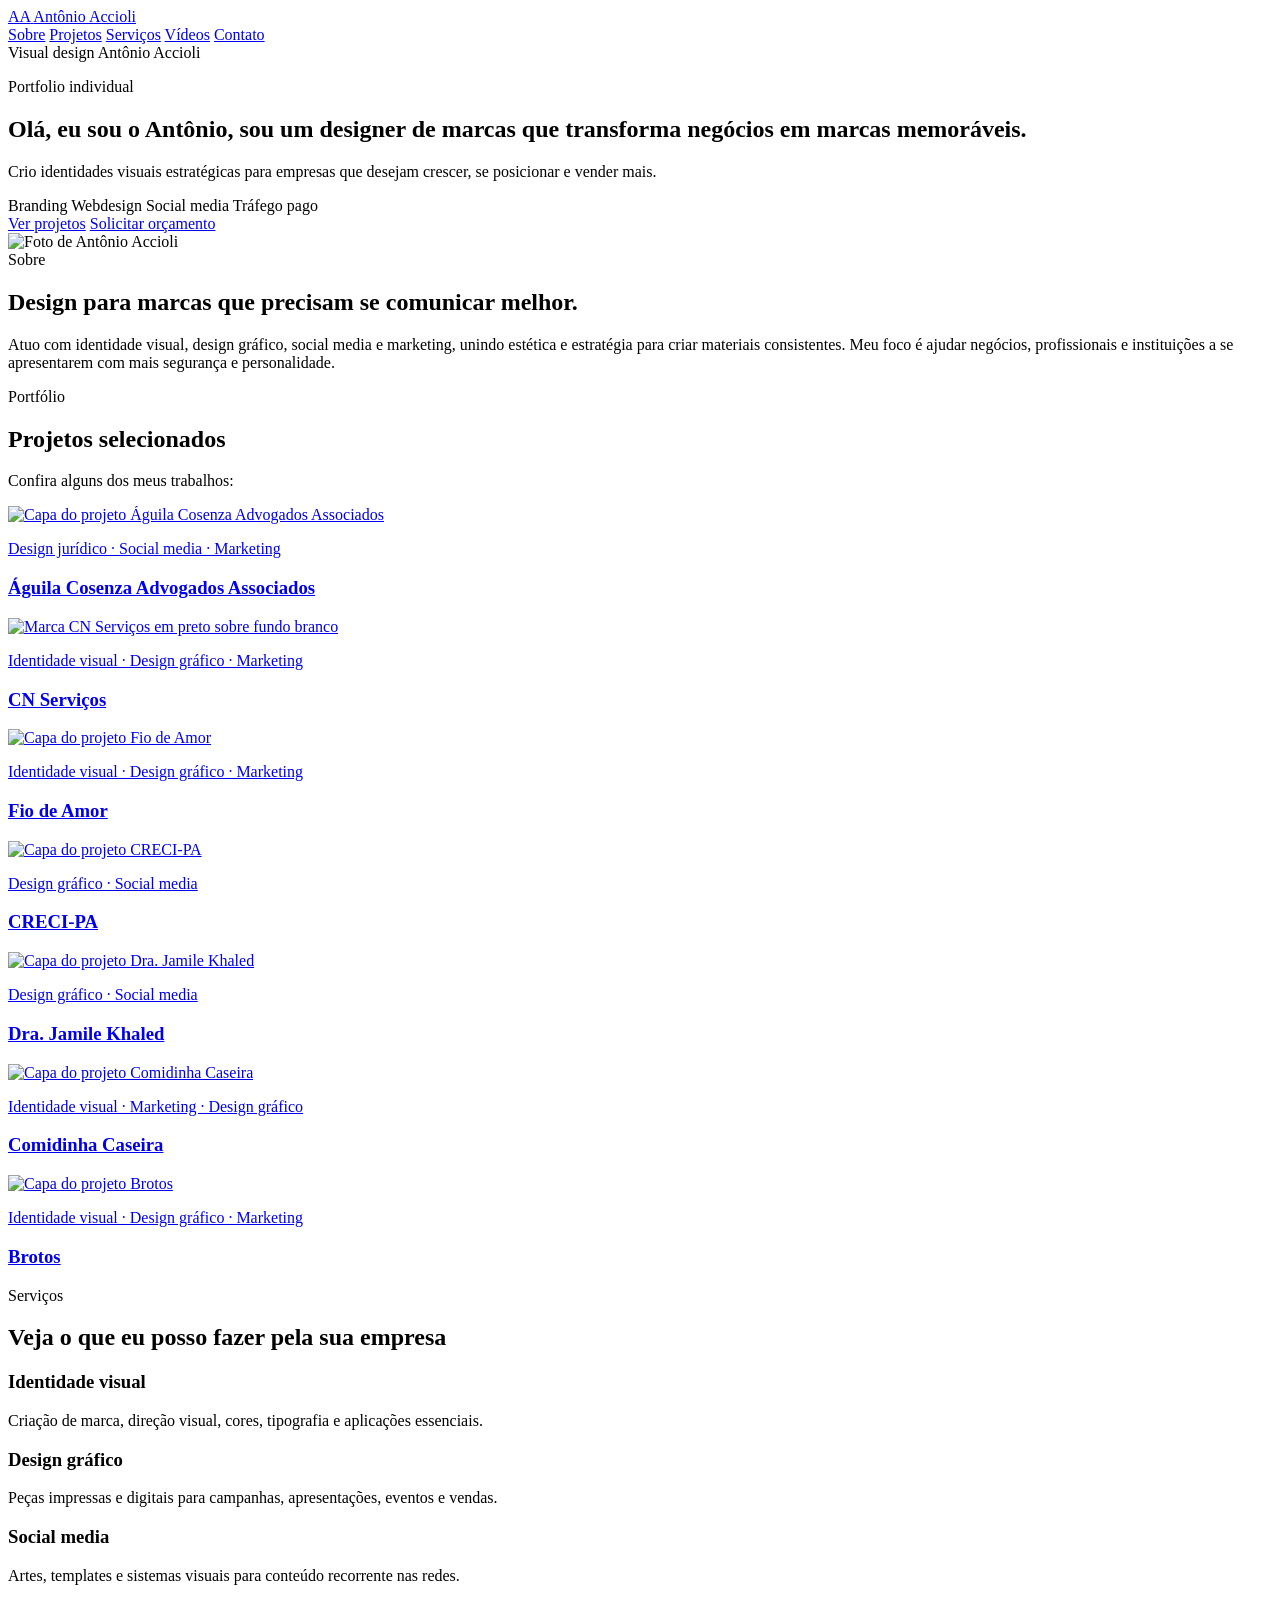
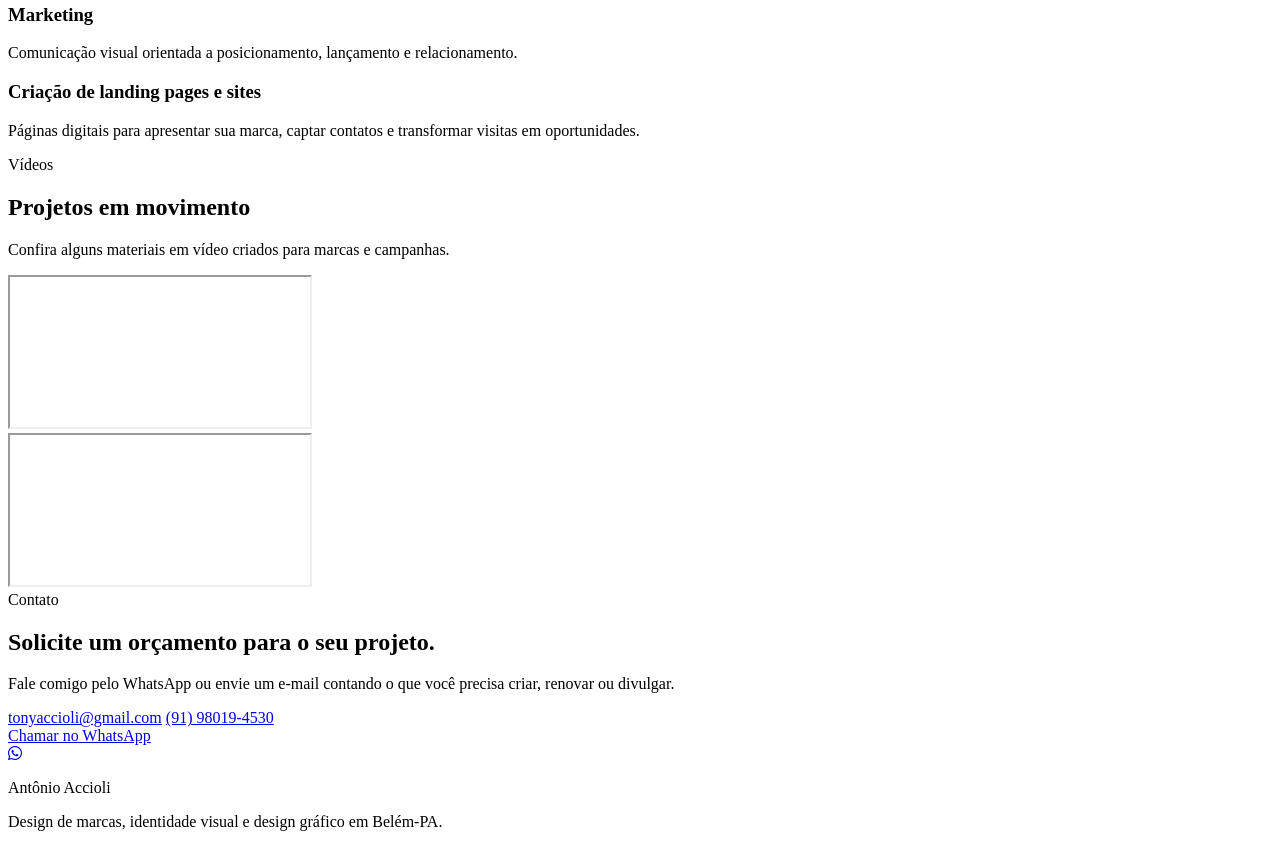
==== commit b2515f2a: "Add files via upload" ====
--- a/index.html
+++ b/index.html
@@ -93,7 +93,7 @@
         </div>
 
         <div class="portfolio-grid">
-          <a class="project-card project-featured scroll-bottom" href="projetos/aguila-cosenza/" aria-label="Ver projeto Águila Cosenza Advogados Associados">
+          <a class="project-card project-featured scroll-bottom" href="projetos/aguila-cosenza/index.html" aria-label="Ver projeto Águila Cosenza Advogados Associados">
             <img
               src="assets/aguila-cosenza.webp"
               alt="Capa do projeto Águila Cosenza Advogados Associados"
@@ -104,7 +104,7 @@
             </div>
           </a>
 
-          <a class="project-card project-large logo-card scroll-left" href="projetos/cn-servicos/" aria-label="Ver projeto CN Serviços">
+          <a class="project-card project-large logo-card scroll-left" href="projetos/cn-servicos/index.html" aria-label="Ver projeto CN Serviços">
             <img
               class="logo-cover"
               src="assets/cn-servicos.webp"
@@ -116,7 +116,7 @@
             </div>
           </a>
 
-          <a class="project-card scroll-right" href="projetos/fio-de-amor/" aria-label="Ver projeto Fio de Amor">
+          <a class="project-card scroll-right" href="projetos/fio-de-amor/index.html" aria-label="Ver projeto Fio de Amor">
             <img
               src="assets/fio-de-amor.webp"
               alt="Capa do projeto Fio de Amor"
@@ -127,7 +127,7 @@
             </div>
           </a>
 
-          <a class="project-card scroll-bottom" href="projetos/creci-pa/" aria-label="Ver projeto CRECI-PA">
+          <a class="project-card scroll-bottom" href="projetos/creci-pa/index.html" aria-label="Ver projeto CRECI-PA">
             <img
               src="assets/creci-pa.webp"
               alt="Capa do projeto CRECI-PA"
@@ -138,7 +138,7 @@
             </div>
           </a>
 
-          <a class="project-card scroll-bottom" href="projetos/dra-jamile-khaled/" aria-label="Ver projeto Dra. Jamile Khaled">
+          <a class="project-card scroll-bottom" href="projetos/dra-jamile-khaled/index.html" aria-label="Ver projeto Dra. Jamile Khaled">
             <img
               src="assets/dra-jamile-khaled.webp"
               alt="Capa do projeto Dra. Jamile Khaled"
@@ -149,7 +149,7 @@
             </div>
           </a>
 
-          <a class="project-card scroll-left" href="projetos/comidinha-caseira/" aria-label="Ver projeto Comidinha Caseira">
+          <a class="project-card scroll-left" href="projetos/comidinha-caseira/index.html" aria-label="Ver projeto Comidinha Caseira">
             <img
               src="assets/comidinha-caseira.webp"
               alt="Capa do projeto Comidinha Caseira"
@@ -160,7 +160,7 @@
             </div>
           </a>
 
-          <a class="project-card project-wide scroll-right" href="projetos/brotos/" aria-label="Ver projeto Brotos">
+          <a class="project-card project-wide scroll-right" href="projetos/brotos/index.html" aria-label="Ver projeto Brotos">
             <img
               src="assets/brotos.webp"
               alt="Capa do projeto Brotos"
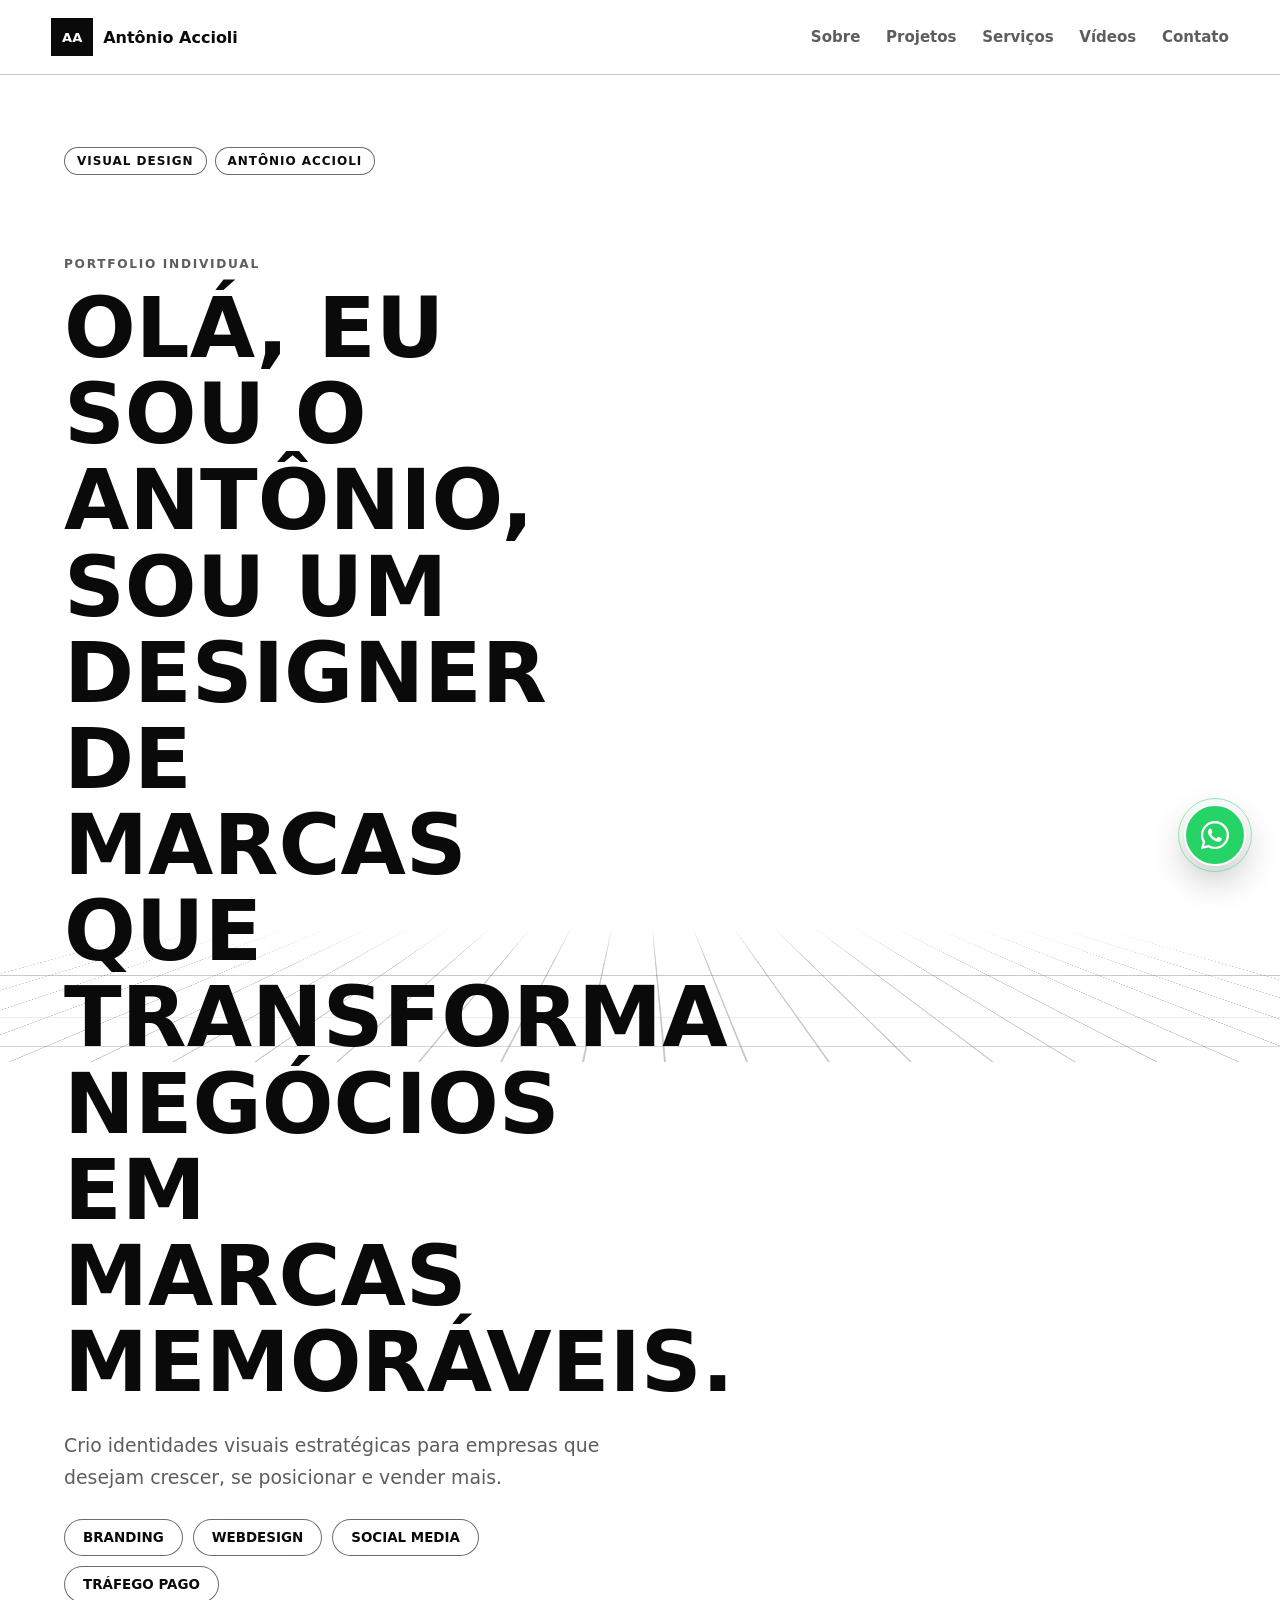
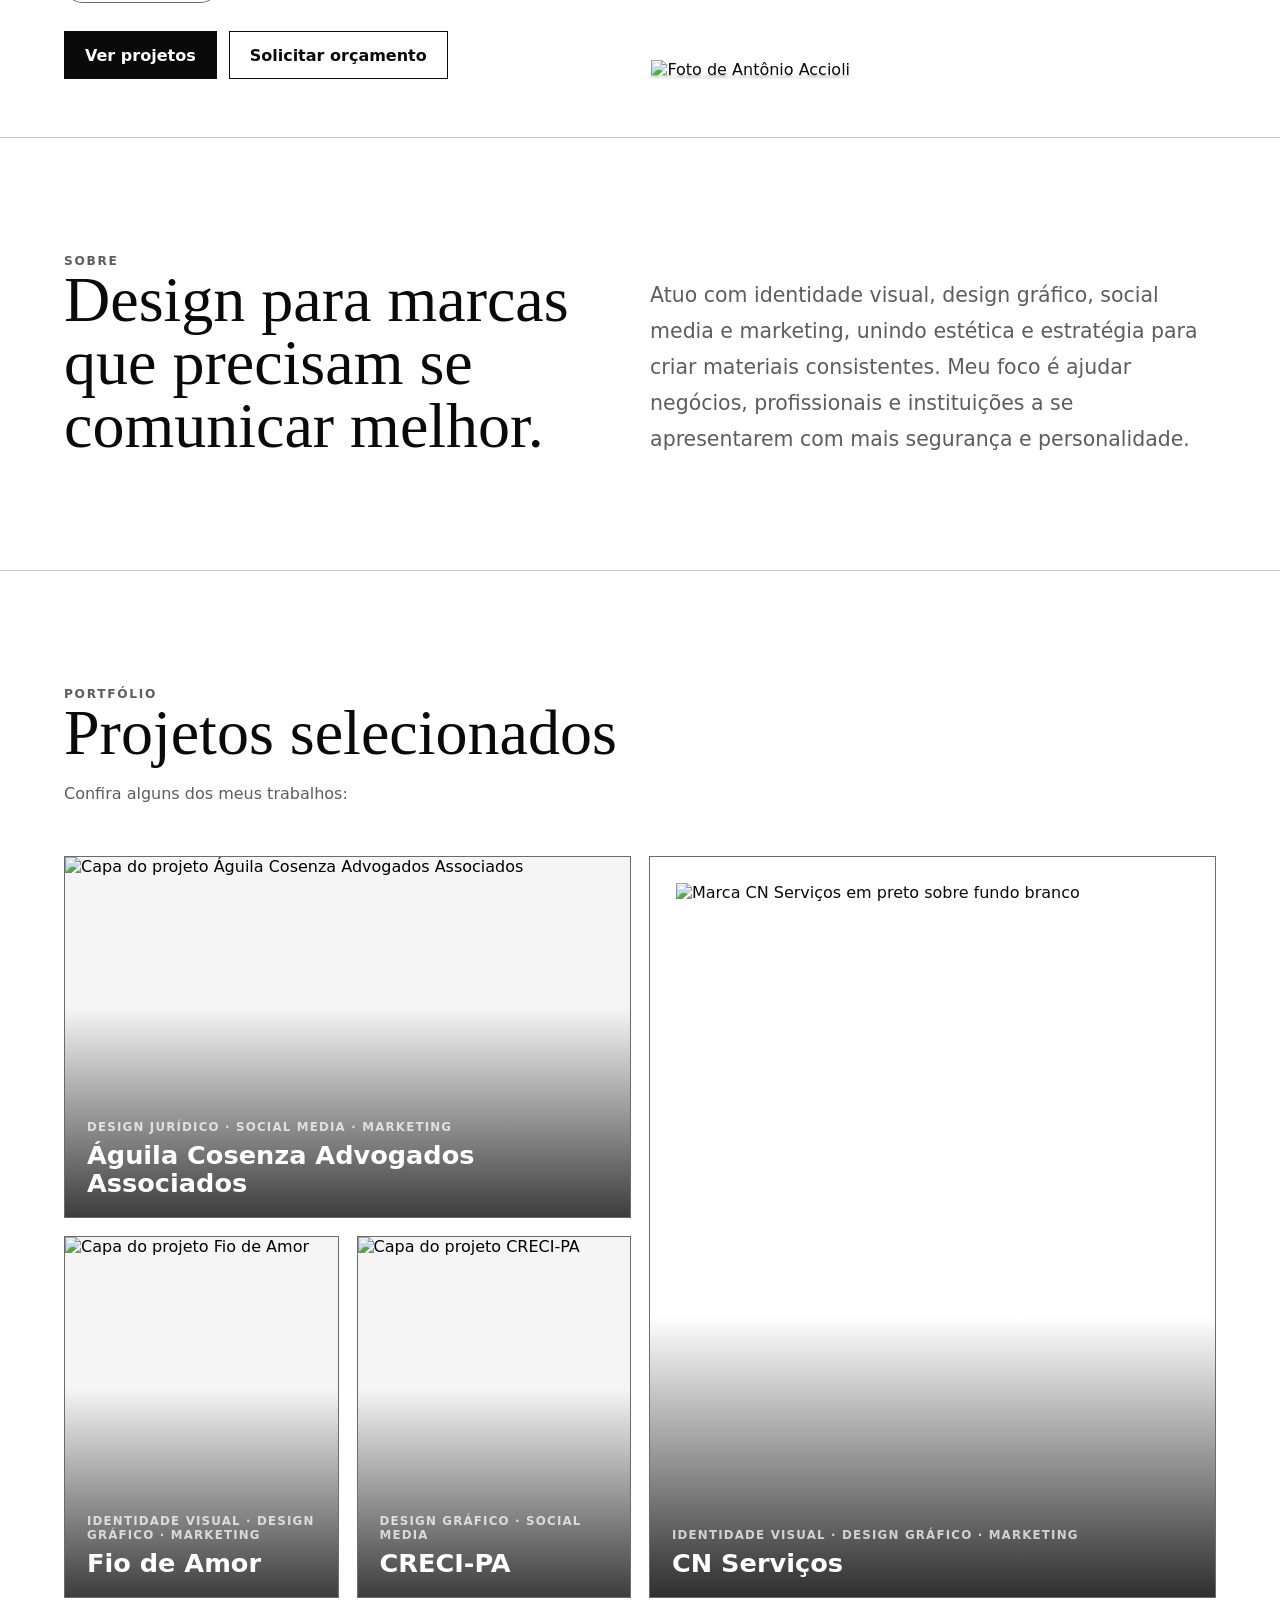
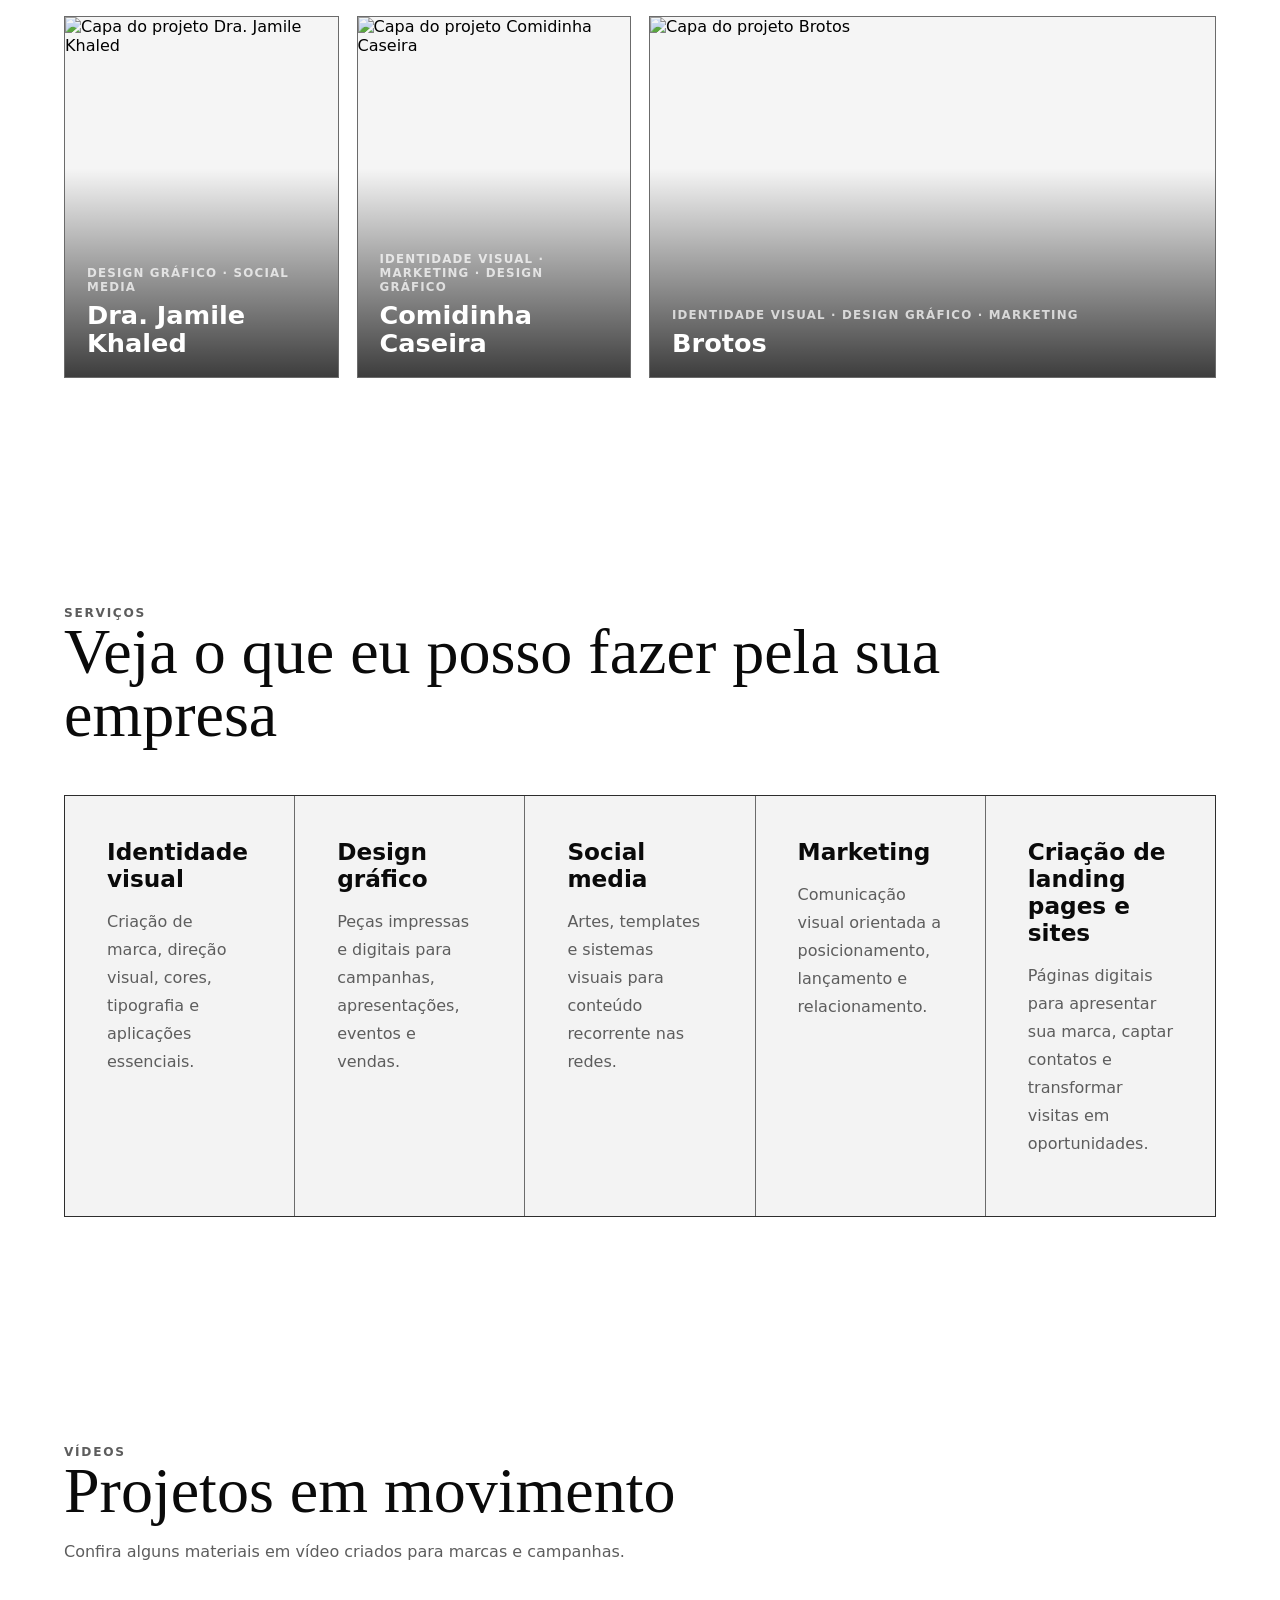
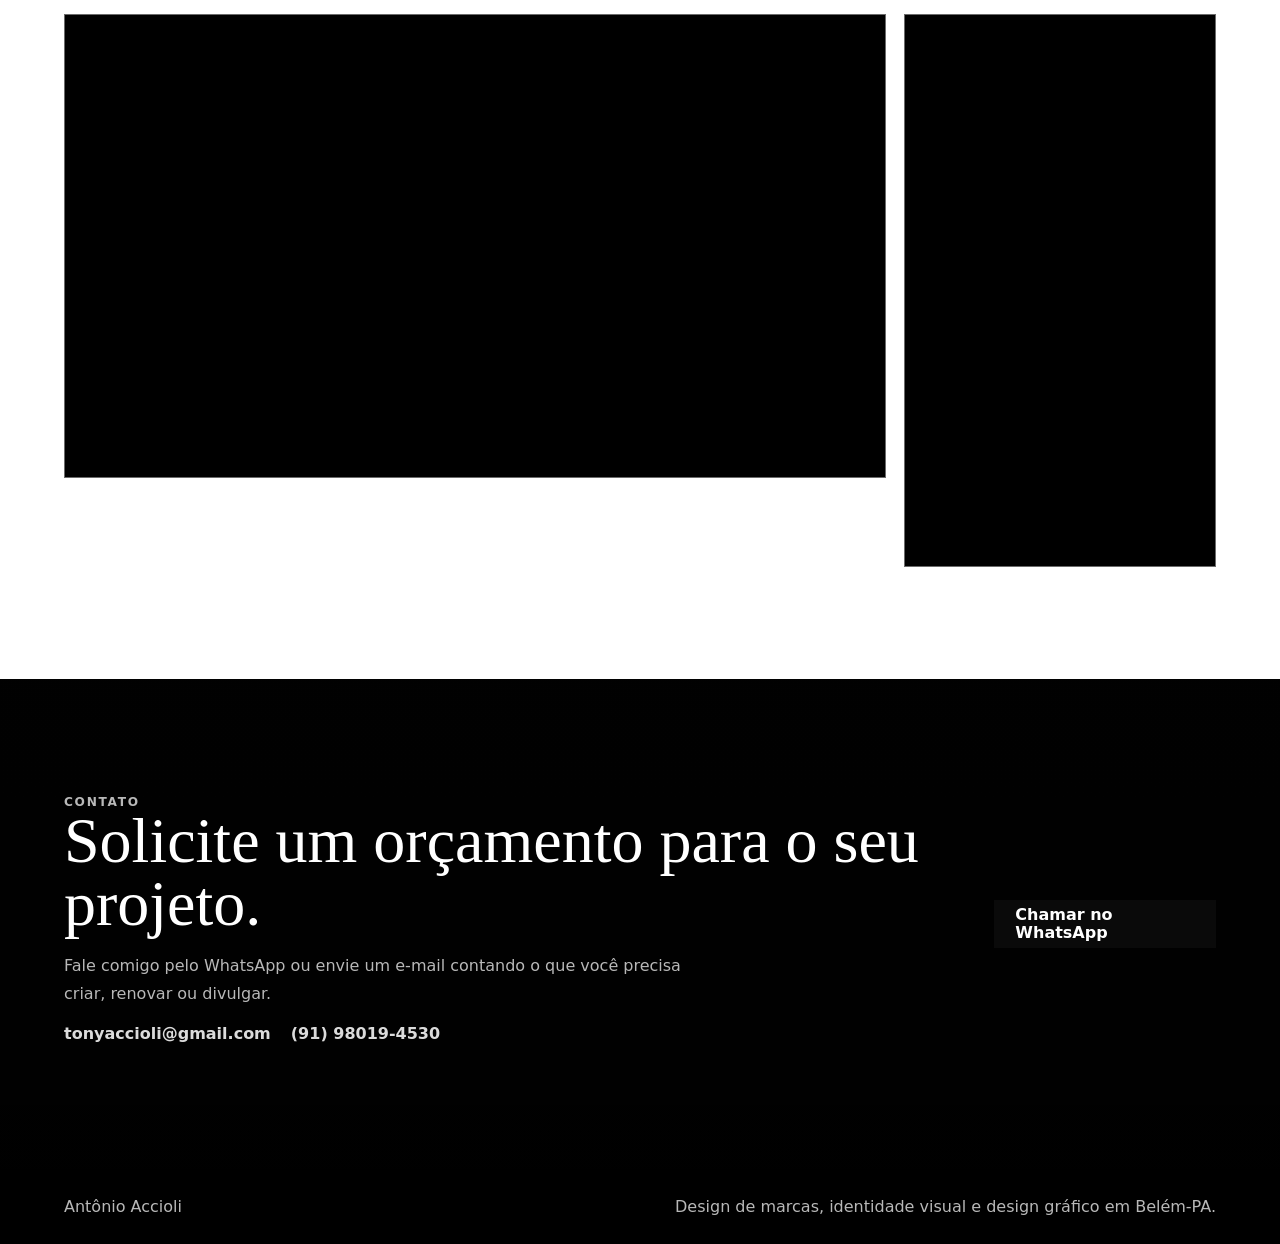
==== commit 5c8890a6: "Add files via upload" ====
--- a/index.html
+++ b/index.html
@@ -1,63 +1,80 @@
-<!doctype html>
-<html lang="pt-BR">
-  <head>
-    <meta charset="UTF-8" />
-    <meta name="viewport" content="width=device-width, initial-scale=1.0" />
-    <meta
-      name="description"
-      content="Portfólio de Antônio, designer de marcas de Belém-PA especializado em identidade visual, design gráfico, social media e marketing."
-    />
+<!doctype html>
+<html lang="pt-BR">
+  <head>
+    <meta charset="UTF-8" />
+    <meta name="viewport" content="width=device-width, initial-scale=1.0" />
+    <meta
+      name="description"
+      content="Portfólio de Antônio, designer de marcas de Belém-PA especializado em identidade visual, design gráfico, social media e marketing."
+    />
     <title>Antônio Accioli | Portfólio de Design</title>
-    <link rel="preconnect" href="https://images.unsplash.com" />
-    <link rel="stylesheet" href="https://cdnjs.cloudflare.com/ajax/libs/font-awesome/5.15.3/css/all.min.css" />
+
+    <link rel="preconnect" href="https://cdnjs.cloudflare.com" crossorigin />
+    <link rel="preconnect" href="https://player.vimeo.com" />
+    <link
+      rel="stylesheet"
+      href="https://cdnjs.cloudflare.com/ajax/libs/font-awesome/5.15.3/css/all.min.css"
+      integrity="sha512-iBBXm8fW90+nuLcSKlbmrPcLa0OT92xO1BIsZ+ywDWZCvqsWgccV3gFoRBv0z+8dLJgyAHIhR35VZc2oM/gI1w=="
+      crossorigin="anonymous"
+      referrerpolicy="no-referrer"
+    />
     <link rel="stylesheet" href="styles.css" />
-  </head>
-  <body>
-    <header class="site-header scroll-top">
-      <a class="brand" href="#inicio" aria-label="Portfólio de Antônio Accioli">
-        <span class="brand-mark">AA</span>
-        <span>Antônio Accioli</span>
-      </a>
-
-      <nav class="main-nav" aria-label="Menu principal">
+  </head>
+  <body>
+    <header class="site-header scroll-top">
+      <a class="brand" href="#inicio" aria-label="Portfólio de Antônio Accioli">
+        <span class="brand-mark">AA</span>
+        <span>Antônio Accioli</span>
+      </a>
+
+      <nav class="main-nav" aria-label="Menu principal">
         <a href="#sobre">Sobre</a>
         <a href="#portfolio">Projetos</a>
         <a href="#servicos">Serviços</a>
         <a href="#videos">Vídeos</a>
         <a href="#contato">Contato</a>
       </nav>
-    </header>
-
-    <main>
-      <section class="hero" id="inicio">
-        <div class="hero-media" aria-hidden="true"></div>
-        <div class="hero-content">
-          <div class="hero-copy scroll-left">
-            <div class="hero-topline" aria-label="Informações do portfólio">
-              <span>Visual design</span>
-              <span>Antônio Accioli</span>
-            </div>
-            <p class="eyebrow">Portfolio individual</p>
-            <h1>Olá, eu sou o Antônio, sou um designer de marcas que transforma negócios em marcas memoráveis.</h1>
-            <p>
-              Crio identidades visuais estratégicas para empresas que desejam crescer,
-              se posicionar e vender mais.
-            </p>
-            <div class="hero-tags" aria-label="Áreas de atuação">
-              <span>Branding</span>
-              <span>Webdesign</span>
-              <span>Social media</span>
-              <span>Tráfego pago</span>
-            </div>
-            <div class="hero-actions">
-              <a class="button button-primary" href="#portfolio">Ver projetos</a>
-              <a class="button button-secondary whatsapp-link" href="#" target="_blank" rel="noreferrer">
-                Solicitar orçamento
-              </a>
-            </div>
-          </div>
+    </header>
+
+    <main>
+      <section class="hero" id="inicio">
+        <div class="hero-media" aria-hidden="true"></div>
+        <div class="hero-content">
+          <div class="hero-copy scroll-left">
+            <div class="hero-topline" aria-label="Informações do portfólio">
+              <span>Visual design</span>
+              <span>Antônio Accioli</span>
+            </div>
+            <p class="eyebrow">Portfolio individual</p>
+            <h1>Olá, eu sou o Antônio, sou um designer de marcas que transforma negócios em marcas memoráveis.</h1>
+            <p>
+              Crio identidades visuais estratégicas para empresas que desejam crescer,
+              se posicionar e vender mais.
+            </p>
+            <div class="hero-tags" aria-label="Áreas de atuação">
+              <span>Branding</span>
+              <span>Webdesign</span>
+              <span>Social media</span>
+              <span>Tráfego pago</span>
+            </div>
+            <div class="hero-actions">
+              <a class="button button-primary" href="#portfolio">Ver projetos</a>
+              <a
+                class="button button-secondary whatsapp-link"
+                href="https://wa.me/5591980194530"
+                target="_blank"
+                rel="noopener noreferrer"
+              >
+                Solicitar orçamento
+              </a>
+            </div>
+          </div>
           <div class="hero-portrait scroll-right">
-            <img src="assets/antonio-retrato.webp" alt="Foto de Antônio Accioli" />
+            <img
+              src="assets/antonio-retrato.webp"
+              alt="Foto de Antônio Accioli"
+              decoding="async"
+            />
             <div class="portrait-blur" aria-hidden="true">
               <div class="blur blur-1"></div>
               <div class="blur blur-2"></div>
@@ -69,136 +86,150 @@
               <div class="blur blur-8"></div>
             </div>
           </div>
-        </div>
-      </section>
-
-      <section class="intro scroll-bottom" id="sobre" aria-label="Sobre Antônio">
-        <div>
-          <span class="section-kicker">Sobre</span>
-          <h2>Design para marcas que precisam se comunicar melhor.</h2>
-        </div>
-        <p>
-          Atuo com identidade visual, design gráfico, social media e marketing,
-          unindo estética e estratégia para criar materiais consistentes. Meu foco
-          é ajudar negócios, profissionais e instituições a se apresentarem com
-          mais segurança e personalidade.
-        </p>
-      </section>
-
-      <section class="portfolio-section" id="portfolio">
-        <div class="section-heading scroll-bottom">
-          <span class="section-kicker">Portfólio</span>
-          <h2>Projetos selecionados</h2>
-          <p>Confira alguns dos meus trabalhos:</p>
-        </div>
-
-        <div class="portfolio-grid">
-          <a class="project-card project-featured scroll-bottom" href="projetos/aguila-cosenza/index.html" aria-label="Ver projeto Águila Cosenza Advogados Associados">
-            <img
-              src="assets/aguila-cosenza.webp"
-              alt="Capa do projeto Águila Cosenza Advogados Associados"
-            />
-            <div>
-              <p>Design jurídico · Social media · Marketing</p>
-              <h3>Águila Cosenza Advogados Associados</h3>
-            </div>
-          </a>
-
-          <a class="project-card project-large logo-card scroll-left" href="projetos/cn-servicos/index.html" aria-label="Ver projeto CN Serviços">
-            <img
-              class="logo-cover"
-              src="assets/cn-servicos.webp"
-              alt="Marca CN Serviços em preto sobre fundo branco"
-            />
-            <div>
-              <p>Identidade visual · Design gráfico · Marketing</p>
-              <h3>CN Serviços</h3>
-            </div>
-          </a>
-
-          <a class="project-card scroll-right" href="projetos/fio-de-amor/index.html" aria-label="Ver projeto Fio de Amor">
-            <img
-              src="assets/fio-de-amor.webp"
-              alt="Capa do projeto Fio de Amor"
-            />
-            <div>
-              <p>Identidade visual · Design gráfico · Marketing</p>
-              <h3>Fio de Amor</h3>
-            </div>
-          </a>
-
-          <a class="project-card scroll-bottom" href="projetos/creci-pa/index.html" aria-label="Ver projeto CRECI-PA">
-            <img
-              src="assets/creci-pa.webp"
-              alt="Capa do projeto CRECI-PA"
-            />
-            <div>
-              <p>Design gráfico · Social media</p>
-              <h3>CRECI-PA</h3>
-            </div>
-          </a>
-
-          <a class="project-card scroll-bottom" href="projetos/dra-jamile-khaled/index.html" aria-label="Ver projeto Dra. Jamile Khaled">
-            <img
-              src="assets/dra-jamile-khaled.webp"
-              alt="Capa do projeto Dra. Jamile Khaled"
-            />
-            <div>
-              <p>Design gráfico · Social media</p>
-              <h3>Dra. Jamile Khaled</h3>
-            </div>
-          </a>
-
-          <a class="project-card scroll-left" href="projetos/comidinha-caseira/index.html" aria-label="Ver projeto Comidinha Caseira">
-            <img
-              src="assets/comidinha-caseira.webp"
-              alt="Capa do projeto Comidinha Caseira"
-            />
-            <div>
-              <p>Identidade visual · Marketing · Design gráfico</p>
-              <h3>Comidinha Caseira</h3>
-            </div>
-          </a>
-
-          <a class="project-card project-wide scroll-right" href="projetos/brotos/index.html" aria-label="Ver projeto Brotos">
-            <img
-              src="assets/brotos.webp"
-              alt="Capa do projeto Brotos"
-            />
-            <div>
-              <p>Identidade visual · Design gráfico · Marketing</p>
-              <h3>Brotos</h3>
-            </div>
-          </a>
-        </div>
-      </section>
-
+        </div>
+      </section>
+
+      <section class="intro scroll-bottom" id="sobre" aria-label="Sobre Antônio">
+        <div>
+          <span class="section-kicker">Sobre</span>
+          <h2>Design para marcas que precisam se comunicar melhor.</h2>
+        </div>
+        <p>
+          Atuo com identidade visual, design gráfico, social media e marketing,
+          unindo estética e estratégia para criar materiais consistentes. Meu foco
+          é ajudar negócios, profissionais e instituições a se apresentarem com
+          mais segurança e personalidade.
+        </p>
+      </section>
+
+      <section class="portfolio-section" id="portfolio">
+        <div class="section-heading scroll-bottom">
+          <span class="section-kicker">Portfólio</span>
+          <h2>Projetos selecionados</h2>
+          <p>Confira alguns dos meus trabalhos:</p>
+        </div>
+
+        <div class="portfolio-grid">
+          <a class="project-card project-featured scroll-bottom" href="projetos/aguila-cosenza/" aria-label="Ver projeto Águila Cosenza Advogados Associados">
+            <img
+              src="assets/aguila-cosenza.webp"
+              alt="Capa do projeto Águila Cosenza Advogados Associados"
+              loading="lazy"
+              decoding="async"
+            />
+            <div>
+              <p>Design jurídico · Social media · Marketing</p>
+              <h3>Águila Cosenza Advogados Associados</h3>
+            </div>
+          </a>
+
+          <a class="project-card project-large logo-card scroll-left" href="projetos/cn-servicos/" aria-label="Ver projeto CN Serviços">
+            <img
+              class="logo-cover"
+              src="assets/cn-servicos.webp"
+              alt="Marca CN Serviços em preto sobre fundo branco"
+              loading="lazy"
+              decoding="async"
+            />
+            <div>
+              <p>Identidade visual · Design gráfico · Marketing</p>
+              <h3>CN Serviços</h3>
+            </div>
+          </a>
+
+          <a class="project-card scroll-right" href="projetos/fio-de-amor/" aria-label="Ver projeto Fio de Amor">
+            <img
+              src="assets/fio-de-amor.webp"
+              alt="Capa do projeto Fio de Amor"
+              loading="lazy"
+              decoding="async"
+            />
+            <div>
+              <p>Identidade visual · Design gráfico · Marketing</p>
+              <h3>Fio de Amor</h3>
+            </div>
+          </a>
+
+          <a class="project-card scroll-bottom" href="projetos/creci-pa/" aria-label="Ver projeto CRECI-PA">
+            <img
+              src="assets/creci-pa.webp"
+              alt="Capa do projeto CRECI-PA"
+              loading="lazy"
+              decoding="async"
+            />
+            <div>
+              <p>Design gráfico · Social media</p>
+              <h3>CRECI-PA</h3>
+            </div>
+          </a>
+
+          <a class="project-card scroll-bottom" href="projetos/dra-jamile-khaled/" aria-label="Ver projeto Dra. Jamile Khaled">
+            <img
+              src="assets/dra-jamile-khaled.webp"
+              alt="Capa do projeto Dra. Jamile Khaled"
+              loading="lazy"
+              decoding="async"
+            />
+            <div>
+              <p>Design gráfico · Social media</p>
+              <h3>Dra. Jamile Khaled</h3>
+            </div>
+          </a>
+
+          <a class="project-card scroll-left" href="projetos/comidinha-caseira/" aria-label="Ver projeto Comidinha Caseira">
+            <img
+              src="assets/comidinha-caseira.webp"
+              alt="Capa do projeto Comidinha Caseira"
+              loading="lazy"
+              decoding="async"
+            />
+            <div>
+              <p>Identidade visual · Marketing · Design gráfico</p>
+              <h3>Comidinha Caseira</h3>
+            </div>
+          </a>
+
+          <a class="project-card project-wide scroll-right" href="projetos/brotos/" aria-label="Ver projeto Brotos">
+            <img
+              src="assets/brotos.webp"
+              alt="Capa do projeto Brotos"
+              loading="lazy"
+              decoding="async"
+            />
+            <div>
+              <p>Identidade visual · Design gráfico · Marketing</p>
+              <h3>Brotos</h3>
+            </div>
+          </a>
+        </div>
+      </section>
+
       <section class="services" id="servicos">
         <div class="section-heading scroll-bottom">
           <span class="section-kicker">Serviços</span>
           <h2>Veja o que eu posso fazer pela sua empresa</h2>
         </div>
-
-        <div class="service-list">
-          <article class="scroll-bottom">
-            <h3>Identidade visual</h3>
-            <p>Criação de marca, direção visual, cores, tipografia e aplicações essenciais.</p>
-          </article>
+
+        <div class="service-list">
+          <article class="scroll-bottom">
+            <h3>Identidade visual</h3>
+            <p>Criação de marca, direção visual, cores, tipografia e aplicações essenciais.</p>
+          </article>
           <article class="scroll-bottom">
             <h3>Design gráfico</h3>
-            <p>Peças impressas e digitais para campanhas, apresentações, eventos e vendas.</p>
-          </article>
-          <article class="scroll-bottom">
-            <h3>Social media</h3>
-            <p>Artes, templates e sistemas visuais para conteúdo recorrente nas redes.</p>
-          </article>
-          <article class="scroll-bottom">
-            <h3>Marketing</h3>
-            <p>Comunicação visual orientada a posicionamento, lançamento e relacionamento.</p>
-          </article>
+            <p>Peças impressas e digitais para campanhas, apresentações, eventos e vendas.</p>
+          </article>
+          <article class="scroll-bottom">
+            <h3>Social media</h3>
+            <p>Artes, templates e sistemas visuais para conteúdo recorrente nas redes.</p>
+          </article>
+          <article class="scroll-bottom">
+            <h3>Marketing</h3>
+            <p>Comunicação visual orientada a posicionamento, lançamento e relacionamento.</p>
+          </article>
           <article class="scroll-bottom">
             <h3>Criação de landing pages e sites</h3>
-            <p>Páginas digitais para apresentar sua marca, captar contatos e transformar visitas em oportunidades.</p>
+            <p>Páginas digitais para apresentar sua marca, captar contatos e transformar visitas em oportunidades.</p>
           </article>
         </div>
       </section>
@@ -215,7 +246,7 @@
             <div class="video-frame">
               <iframe
                 src="https://player.vimeo.com/video/1218137682?badge=0&amp;autopause=0&amp;player_id=0&amp;app_id=58479"
-                title="vídeo cicatrizze"
+                title="Vídeo do projeto Cicatrizze"
                 allow="autoplay; fullscreen; picture-in-picture; clipboard-write; encrypted-media; web-share"
                 referrerpolicy="strict-origin-when-cross-origin"
                 loading="lazy"
@@ -227,7 +258,7 @@
             <div class="video-frame video-frame-vertical">
               <iframe
                 src="https://player.vimeo.com/video/1218134908?badge=0&amp;autopause=0&amp;player_id=0&amp;app_id=58479"
-                title="perguntas 1"
+                title="Vídeo vertical — série de perguntas"
                 allow="autoplay; fullscreen; picture-in-picture; clipboard-write; encrypted-media; web-share"
                 referrerpolicy="strict-origin-when-cross-origin"
                 loading="lazy"
@@ -242,31 +273,42 @@
         <div>
           <span class="section-kicker">Contato</span>
           <h2>Solicite um orçamento para o seu projeto.</h2>
-          <p>
-            Fale comigo pelo WhatsApp ou envie um e-mail contando o que você precisa
-            criar, renovar ou divulgar.
-          </p>
-          <div class="contact-details">
-            <a href="mailto:tonyaccioli@gmail.com">tonyaccioli@gmail.com</a>
-            <a href="tel:+5591980194530">(91) 98019-4530</a>
-          </div>
-        </div>
-        <a class="button button-primary whatsapp-link" href="#" target="_blank" rel="noreferrer">
-          Chamar no WhatsApp
-        </a>
-      </section>
+          <p>
+            Fale comigo pelo WhatsApp ou envie um e-mail contando o que você precisa
+            criar, renovar ou divulgar.
+          </p>
+          <div class="contact-details">
+            <a href="mailto:tonyaccioli@gmail.com">tonyaccioli@gmail.com</a>
+            <a href="tel:+5591980194530">(91) 98019-4530</a>
+          </div>
+        </div>
+        <a
+          class="button button-primary whatsapp-link"
+          href="https://wa.me/5591980194530"
+          target="_blank"
+          rel="noopener noreferrer"
+        >
+          Chamar no WhatsApp
+        </a>
+      </section>
     </main>
 
-    <a href="#" target="_blank" class="icon-whatsapp whatsapp-link" aria-label="Chamar no WhatsApp" rel="noreferrer">
+    <a
+      class="icon-whatsapp whatsapp-link"
+      href="https://wa.me/5591980194530"
+      target="_blank"
+      rel="noopener noreferrer"
+      aria-label="Chamar no WhatsApp"
+    >
       <i class="fab fa-whatsapp" aria-hidden="true"></i>
     </a>
 
     <footer class="site-footer">
-      <p>Antônio Accioli</p>
-      <p>Design de marcas, identidade visual e design gráfico em Belém-PA.</p>
-    </footer>
-
+      <p>Antônio Accioli</p>
+      <p>Design de marcas, identidade visual e design gráfico em Belém-PA.</p>
+    </footer>
+
+    <script src="https://player.vimeo.com/api/player.js"></script>
     <script src="script.js"></script>
-    <script src="https://player.vimeo.com/api/player.js"></script>
   </body>
 </html>
--- a/styles.css
+++ b/styles.css
@@ -0,0 +1,964 @@
+:root {
+  color-scheme: light;
+  --ink: #0a0a0a;
+  --muted: #5d5d5d;
+  --paper: #ffffff;
+  --surface: rgba(255, 255, 255, 0.86);
+  --line: rgba(0, 0, 0, 0.22);
+  --line-strong: rgba(0, 0, 0, 0.58);
+  --accent: #0a0a0a;
+  --accent-dark: #000000;
+  --grid-line: rgba(0, 0, 0, 0.34);
+  --soft-shadow: 0 18px 60px rgba(0, 0, 0, 0.08);
+}
+
+* {
+  box-sizing: border-box;
+}
+
+html {
+  scroll-behavior: smooth;
+}
+
+body {
+  position: relative;
+  min-height: 100vh;
+  margin: 0;
+  overflow-x: hidden;
+  background:
+    linear-gradient(180deg, rgba(255, 255, 255, 0.95) 0%, rgba(255, 255, 255, 0.72) 48%, #ffffff 100%),
+    #ffffff;
+  color: var(--ink);
+  font-family:
+    Inter, ui-sans-serif, system-ui, -apple-system, BlinkMacSystemFont, "Segoe UI",
+    sans-serif;
+}
+
+body::before,
+body::after {
+  position: fixed;
+  left: -25vw;
+  right: -25vw;
+  z-index: -2;
+  pointer-events: none;
+  content: "";
+}
+
+body::before {
+  bottom: -18vh;
+  height: 68vh;
+  background-image:
+    linear-gradient(var(--grid-line) 2px, transparent 2px),
+    linear-gradient(90deg, var(--grid-line) 2px, transparent 2px);
+  background-size: 82px 82px;
+  opacity: 0.62;
+  transform: perspective(520px) rotateX(63deg);
+  transform-origin: center bottom;
+  mask-image: linear-gradient(0deg, #000 0%, #000 55%, transparent 100%);
+}
+
+body::after {
+  top: -26vh;
+  height: 64vh;
+  background-image:
+    linear-gradient(var(--grid-line) 2px, transparent 2px),
+    linear-gradient(90deg, var(--grid-line) 2px, transparent 2px);
+  background-size: 82px 82px;
+  opacity: 0.5;
+  transform: perspective(520px) rotateX(-63deg);
+  transform-origin: center top;
+  mask-image: linear-gradient(180deg, #000 0%, #000 50%, transparent 100%);
+}
+
+body::selection {
+  background: #0a0a0a;
+  color: #ffffff;
+}
+
+.scroll-bottom {
+  opacity: 0;
+  transition: 0.8s !important;
+  transform: translate(0, 30px);
+}
+
+.scroll-top {
+  opacity: 0;
+  transition: 0.8s !important;
+  transform: translate(0, -30px);
+}
+
+.scroll-left {
+  opacity: 0;
+  transition: 0.8s !important;
+  transform: translate(-30px, 0);
+}
+
+.scroll-right {
+  opacity: 0;
+  transition: 0.8s !important;
+  transform: translate(30px, 0);
+}
+
+.elementor-editor-active .scroll-bottom,
+.elementor-editor-active .scroll-top,
+.elementor-editor-active .scroll-left,
+.elementor-editor-active .scroll-right,
+.ativo {
+  opacity: 1;
+  transition: 0.8s !important;
+  transform: translateY(0);
+}
+
+@media (prefers-reduced-motion: reduce) {
+  .scroll-bottom,
+  .scroll-top,
+  .scroll-left,
+  .scroll-right,
+  .icon-whatsapp,
+  .icon-whatsapp::after {
+    opacity: 1;
+    animation: none;
+    transition: none !important;
+    transform: none;
+  }
+}
+
+img {
+  display: block;
+  width: 100%;
+}
+
+a {
+  color: inherit;
+  text-decoration: none;
+}
+
+.site-header {
+  position: sticky;
+  top: 0;
+  z-index: 20;
+  display: flex;
+  align-items: center;
+  justify-content: space-between;
+  gap: 24px;
+  padding: 18px clamp(20px, 4vw, 64px);
+  background: rgba(255, 255, 255, 0.78);
+  border-bottom: 1px solid var(--line);
+  backdrop-filter: blur(18px);
+}
+
+.brand,
+.main-nav {
+  display: flex;
+  align-items: center;
+}
+
+.brand {
+  gap: 10px;
+  font-weight: 900;
+  letter-spacing: 0;
+}
+
+.brand-mark {
+  display: grid;
+  width: 42px;
+  height: 38px;
+  place-items: center;
+  background: var(--ink);
+  color: var(--paper);
+  border: 1px solid var(--ink);
+  border-radius: 0;
+  font-size: 0.82rem;
+}
+
+.main-nav {
+  gap: clamp(12px, 2vw, 28px);
+  color: var(--muted);
+  font-size: 0.94rem;
+  font-weight: 750;
+}
+
+.main-nav a {
+  padding: 8px 0;
+}
+
+.main-nav a:hover {
+  color: var(--ink);
+}
+
+.icon-whatsapp {
+  position: fixed;
+  right: clamp(18px, 4vw, 34px);
+  bottom: clamp(18px, 4vw, 34px);
+  z-index: 60;
+  display: grid;
+  width: 62px;
+  height: 62px;
+  place-items: center;
+  background: #25d366;
+  color: #ffffff;
+  border: 2px solid #ffffff;
+  border-radius: 50%;
+  box-shadow: 0 14px 34px rgba(0, 0, 0, 0.22);
+  font-size: 2rem;
+  animation: whatsappPulse 1.8s ease-in-out infinite;
+}
+
+.icon-whatsapp::after {
+  position: absolute;
+  inset: -8px;
+  border: 1px solid rgba(37, 211, 102, 0.48);
+  border-radius: 50%;
+  content: "";
+  animation: whatsappRing 1.8s ease-in-out infinite;
+}
+
+.icon-whatsapp:hover {
+  animation-play-state: paused;
+  transform: translateY(-3px);
+}
+
+.icon-whatsapp:hover::after {
+  animation-play-state: paused;
+}
+
+@keyframes whatsappPulse {
+  0%,
+  100% {
+    transform: scale(1);
+  }
+
+  50% {
+    transform: scale(1.08);
+  }
+}
+
+@keyframes whatsappRing {
+  0% {
+    opacity: 0.72;
+    transform: scale(0.88);
+  }
+
+  100% {
+    opacity: 0;
+    transform: scale(1.36);
+  }
+}
+
+.hero {
+  position: relative;
+  min-height: clamp(610px, 82vh, 760px);
+  display: grid;
+  align-items: end;
+  overflow: hidden;
+  isolation: isolate;
+}
+
+.hero-media {
+  position: absolute;
+  inset: 0;
+  z-index: -1;
+  background:
+    radial-gradient(circle at 50% 54%, rgba(255, 255, 255, 0.96) 0 15%, rgba(255, 255, 255, 0.66) 33%, rgba(255, 255, 255, 0) 62%),
+    linear-gradient(180deg, rgba(255, 255, 255, 0.15), #ffffff 88%);
+}
+
+.hero-content {
+  display: grid;
+  width: min(1240px, 100%);
+  grid-template-columns: minmax(300px, 0.9fr) minmax(300px, 0.86fr);
+  gap: clamp(16px, 3vw, 42px);
+  align-items: center;
+  padding: clamp(42px, 6vw, 72px) clamp(20px, 5vw, 64px) clamp(34px, 5vw, 58px);
+  color: var(--ink);
+}
+
+.hero-copy {
+  position: relative;
+  z-index: 1;
+  max-width: 780px;
+}
+
+.hero-topline {
+  display: flex;
+  max-width: 700px;
+  flex-wrap: wrap;
+  gap: 8px;
+  align-items: center;
+  margin-bottom: clamp(42px, 7vw, 82px);
+  color: var(--ink);
+  font-size: 0.75rem;
+  font-weight: 900;
+  letter-spacing: 0.08em;
+  text-transform: uppercase;
+}
+
+.hero-topline span {
+  border: 1px solid var(--line-strong);
+  border-radius: 999px;
+  padding: 6px 12px;
+  background: rgba(255, 255, 255, 0.76);
+}
+
+.eyebrow,
+.section-kicker {
+  margin: 0 0 14px;
+  color: var(--muted);
+  font-size: 0.76rem;
+  font-weight: 900;
+  letter-spacing: 0.14em;
+  text-transform: uppercase;
+}
+
+.hero h1,
+.intro h2,
+.section-heading h2,
+.contact h2,
+.project-hero h1 {
+  margin: 0;
+  max-width: 980px;
+  font-family: Georgia, "Times New Roman", serif;
+  font-weight: 500;
+  line-height: 0.98;
+  letter-spacing: 0;
+}
+
+.hero h1 {
+  max-width: 760px;
+  font-family: Impact, "Arial Black", ui-sans-serif, system-ui, sans-serif;
+  font-size: clamp(2.55rem, 6.6vw, 6.6rem);
+  font-weight: 900;
+  line-height: 1.02;
+  text-transform: uppercase;
+}
+
+.hero p:not(.eyebrow) {
+  max-width: 620px;
+  margin: 24px 0 0;
+  color: var(--muted);
+  font-size: clamp(1rem, 2vw, 1.18rem);
+  line-height: 1.7;
+}
+
+.hero-tags {
+  display: flex;
+  flex-wrap: wrap;
+  gap: 10px;
+  margin-top: 26px;
+}
+
+.hero-tags span {
+  border: 1px solid var(--line-strong);
+  border-radius: 999px;
+  padding: 10px 18px;
+  background: rgba(255, 255, 255, 0.82);
+  font-size: 0.84rem;
+  font-weight: 900;
+  text-transform: uppercase;
+}
+
+.hero-actions {
+  display: flex;
+  flex-wrap: wrap;
+  gap: 12px;
+  margin-top: 28px;
+}
+
+.hero-portrait {
+  position: relative;
+  align-self: end;
+  display: flex;
+  min-height: 0;
+  align-items: flex-end;
+  justify-content: center;
+  overflow: visible;
+  border: 0;
+  background: transparent;
+  box-shadow: none;
+}
+
+.hero-portrait img {
+  position: relative;
+  z-index: 2;
+  width: min(158%, 880px);
+  height: auto;
+  max-height: clamp(700px, 94vh, 980px);
+  object-fit: contain;
+}
+
+.portrait-blur {
+  position: absolute;
+  right: -8%;
+  bottom: 0;
+  left: -8%;
+  z-index: 3;
+  height: 34%;
+  pointer-events: none;
+}
+
+.blur {
+  position: absolute;
+  inset: 0;
+  pointer-events: none;
+}
+
+.blur-1 {
+  z-index: 1;
+  backdrop-filter: blur(0.25px);
+  -webkit-backdrop-filter: blur(0.25px);
+  mask-image: linear-gradient(to bottom, rgba(0, 0, 0, 0) 0%, rgba(0, 0, 0, 1) 12.5%, rgba(0, 0, 0, 1) 25%, rgba(0, 0, 0, 0) 37.5%);
+  -webkit-mask-image: linear-gradient(to bottom, rgba(0, 0, 0, 0) 0%, rgba(0, 0, 0, 1) 12.5%, rgba(0, 0, 0, 1) 25%, rgba(0, 0, 0, 0) 37.5%);
+}
+
+.blur-2 {
+  z-index: 2;
+  backdrop-filter: blur(0.5px);
+  -webkit-backdrop-filter: blur(0.5px);
+  mask-image: linear-gradient(to bottom, rgba(0, 0, 0, 0) 12.5%, rgba(0, 0, 0, 1) 25%, rgba(0, 0, 0, 1) 37.5%, rgba(0, 0, 0, 0) 50%);
+  -webkit-mask-image: linear-gradient(to bottom, rgba(0, 0, 0, 0) 12.5%, rgba(0, 0, 0, 1) 25%, rgba(0, 0, 0, 1) 37.5%, rgba(0, 0, 0, 0) 50%);
+}
+
+.blur-3 {
+  z-index: 3;
+  backdrop-filter: blur(1px);
+  -webkit-backdrop-filter: blur(1px);
+  mask-image: linear-gradient(to bottom, rgba(0, 0, 0, 0) 25%, rgba(0, 0, 0, 1) 37.5%, rgba(0, 0, 0, 1) 50%, rgba(0, 0, 0, 0) 62.5%);
+  -webkit-mask-image: linear-gradient(to bottom, rgba(0, 0, 0, 0) 25%, rgba(0, 0, 0, 1) 37.5%, rgba(0, 0, 0, 1) 50%, rgba(0, 0, 0, 0) 62.5%);
+}
+
+.blur-4 {
+  z-index: 4;
+  backdrop-filter: blur(2px);
+  -webkit-backdrop-filter: blur(2px);
+  mask-image: linear-gradient(to bottom, rgba(0, 0, 0, 0) 37.5%, rgba(0, 0, 0, 1) 50%, rgba(0, 0, 0, 1) 62.5%, rgba(0, 0, 0, 0) 75%);
+  -webkit-mask-image: linear-gradient(to bottom, rgba(0, 0, 0, 0) 37.5%, rgba(0, 0, 0, 1) 50%, rgba(0, 0, 0, 1) 62.5%, rgba(0, 0, 0, 0) 75%);
+}
+
+.blur-5 {
+  z-index: 5;
+  backdrop-filter: blur(4px);
+  -webkit-backdrop-filter: blur(4px);
+  mask-image: linear-gradient(to bottom, rgba(0, 0, 0, 0) 50%, rgba(0, 0, 0, 1) 62.5%, rgba(0, 0, 0, 1) 75%, rgba(0, 0, 0, 0) 87.5%);
+  -webkit-mask-image: linear-gradient(to bottom, rgba(0, 0, 0, 0) 50%, rgba(0, 0, 0, 1) 62.5%, rgba(0, 0, 0, 1) 75%, rgba(0, 0, 0, 0) 87.5%);
+}
+
+.blur-6 {
+  z-index: 6;
+  backdrop-filter: blur(8px);
+  -webkit-backdrop-filter: blur(8px);
+  mask-image: linear-gradient(to bottom, rgba(0, 0, 0, 0) 62.5%, rgba(0, 0, 0, 1) 75%, rgba(0, 0, 0, 1) 87.5%, rgba(0, 0, 0, 0) 100%);
+  -webkit-mask-image: linear-gradient(to bottom, rgba(0, 0, 0, 0) 62.5%, rgba(0, 0, 0, 1) 75%, rgba(0, 0, 0, 1) 87.5%, rgba(0, 0, 0, 0) 100%);
+}
+
+.blur-7 {
+  z-index: 7;
+  backdrop-filter: blur(16px);
+  -webkit-backdrop-filter: blur(16px);
+  mask-image: linear-gradient(to bottom, rgba(0, 0, 0, 0) 75%, rgba(0, 0, 0, 1) 87.5%, rgba(0, 0, 0, 1) 100%);
+  -webkit-mask-image: linear-gradient(to bottom, rgba(0, 0, 0, 0) 75%, rgba(0, 0, 0, 1) 87.5%, rgba(0, 0, 0, 1) 100%);
+}
+
+.blur-8 {
+  z-index: 8;
+  backdrop-filter: blur(32px);
+  -webkit-backdrop-filter: blur(32px);
+  mask-image: linear-gradient(to bottom, rgba(0, 0, 0, 0) 87.5%, rgba(0, 0, 0, 1) 100%);
+  -webkit-mask-image: linear-gradient(to bottom, rgba(0, 0, 0, 0) 87.5%, rgba(0, 0, 0, 1) 100%);
+}
+
+.button {
+  display: inline-flex;
+  min-height: 48px;
+  align-items: center;
+  justify-content: center;
+  border: 1px solid var(--ink);
+  border-radius: 0;
+  padding: 0 20px;
+  font-weight: 900;
+  line-height: 1.1;
+  transition:
+    transform 180ms ease,
+    background 180ms ease,
+    color 180ms ease;
+}
+
+.button:hover {
+  transform: translateY(-2px);
+}
+
+.button-primary,
+.button-dark {
+  background: var(--ink);
+  color: white;
+}
+
+.button-primary:hover,
+.button-dark:hover {
+  background: white;
+  color: var(--ink);
+}
+
+.button-secondary {
+  background: rgba(255, 255, 255, 0.52);
+  color: var(--ink);
+}
+
+.button-secondary:hover {
+  background: var(--ink);
+  color: white;
+}
+
+.intro,
+.portfolio-section,
+.services,
+.videos-section,
+.forms-section,
+.contact {
+  position: relative;
+  padding: clamp(64px, 9vw, 112px) clamp(20px, 5vw, 72px);
+}
+
+.intro,
+.services,
+.videos-section,
+.portfolio-section,
+.project-hero,
+.project-gallery {
+  background: linear-gradient(180deg, rgba(255, 255, 255, 0.84), rgba(255, 255, 255, 0.68));
+}
+
+.intro {
+  display: grid;
+  grid-template-columns: minmax(280px, 0.9fr) minmax(280px, 1fr);
+  gap: clamp(28px, 6vw, 90px);
+  align-items: start;
+  border-top: 1px solid var(--line);
+  border-bottom: 1px solid var(--line);
+}
+
+.intro h2,
+.section-heading h2,
+.contact h2 {
+  font-size: clamp(2.2rem, 5vw, 4.6rem);
+}
+
+.intro p,
+.section-heading p,
+.contact p,
+.service-list p,
+.project-hero p {
+  color: var(--muted);
+  font-size: 1rem;
+  line-height: 1.75;
+}
+
+.intro p {
+  margin: 28px 0 0;
+  font-size: clamp(1.05rem, 2vw, 1.28rem);
+}
+
+.section-heading {
+  margin-bottom: clamp(28px, 5vw, 48px);
+}
+
+.portfolio-grid {
+  display: grid;
+  grid-auto-flow: dense;
+  grid-template-columns: repeat(4, minmax(0, 1fr));
+  gap: 18px;
+}
+
+.project-card {
+  position: relative;
+  min-height: 360px;
+  overflow: hidden;
+  border: 1px solid var(--line-strong);
+  border-radius: 0;
+  background: white;
+  box-shadow: none;
+}
+
+.project-card img {
+  height: 100%;
+  min-height: inherit;
+  object-fit: cover;
+  object-position: top center;
+  filter: grayscale(0.15) contrast(1.08);
+  transition:
+    transform 360ms ease,
+    object-position 5s ease-in-out;
+}
+
+.project-card img.logo-cover {
+  padding: clamp(10px, 3vw, 26px);
+  background: #ffffff;
+  object-fit: contain;
+  object-position: center;
+  filter: none;
+}
+
+.project-card.logo-card::after {
+  top: auto;
+  height: 38%;
+  background: linear-gradient(0deg, rgba(0, 0, 0, 0.82), rgba(0, 0, 0, 0));
+}
+
+.project-card::after {
+  position: absolute;
+  inset: 0;
+  background: linear-gradient(0deg, rgba(0, 0, 0, 0.76), rgba(0, 0, 0, 0.04) 58%);
+  content: "";
+}
+
+.project-card:hover img {
+  object-position: bottom center;
+  transform: scale(1.04);
+}
+
+.project-card:hover img.logo-cover {
+  object-position: center;
+}
+
+.project-card:focus-visible {
+  outline: 3px solid var(--ink);
+  outline-offset: 5px;
+}
+
+.project-card div {
+  position: absolute;
+  right: 22px;
+  bottom: 20px;
+  left: 22px;
+  z-index: 1;
+  color: white;
+}
+
+.project-card p {
+  margin: 0 0 8px;
+  color: rgba(255, 255, 255, 0.72);
+  font-size: 0.74rem;
+  font-weight: 900;
+  letter-spacing: 0.1em;
+  text-transform: uppercase;
+}
+
+.project-card h3 {
+  margin: 0;
+  max-width: 480px;
+  font-size: clamp(1.3rem, 2vw, 2rem);
+  line-height: 1.08;
+}
+
+.project-large {
+  grid-column: span 2;
+  grid-row: span 2;
+  min-height: 738px;
+}
+
+.project-featured {
+  grid-column: span 2;
+  min-height: 360px;
+}
+
+.project-wide {
+  grid-column: span 2;
+}
+
+.service-list {
+  display: grid;
+  grid-template-columns: repeat(5, minmax(0, 1fr));
+  gap: 1px;
+  background: var(--line-strong);
+  border: 1px solid var(--line-strong);
+}
+
+.service-list article {
+  min-height: 235px;
+  padding: clamp(24px, 4vw, 42px);
+  background: rgba(255, 255, 255, 0.92);
+}
+
+.service-list h3,
+.contact-details {
+  margin: 0 0 14px;
+}
+
+.service-list h3 {
+  margin: 0 0 14px;
+  font-size: 1.45rem;
+}
+
+.video-grid {
+  display: grid;
+  align-items: start;
+  grid-template-columns: minmax(0, 1.45fr) minmax(220px, 0.55fr);
+  gap: 18px;
+}
+
+.video-card {
+  overflow: hidden;
+  border: 1px solid var(--line-strong);
+  background: rgba(255, 255, 255, 0.92);
+}
+
+.video-frame {
+  position: relative;
+  width: 100%;
+  aspect-ratio: 16 / 9;
+  background: #000;
+}
+
+.video-frame-vertical {
+  aspect-ratio: 9 / 16;
+}
+
+.video-frame iframe {
+  position: absolute;
+  inset: 0;
+  width: 100%;
+  height: 100%;
+  border: 0;
+}
+
+.contact {
+  display: flex;
+  align-items: center;
+  justify-content: space-between;
+  gap: 28px;
+  background:
+    linear-gradient(180deg, rgba(0, 0, 0, 0.88), rgba(0, 0, 0, 0.96)),
+    var(--ink);
+  color: var(--paper);
+}
+
+.contact .section-kicker,
+.contact p {
+  color: rgba(255, 255, 255, 0.72);
+}
+
+.contact p {
+  max-width: 620px;
+}
+
+.contact-details {
+  display: flex;
+  flex-wrap: wrap;
+  gap: 12px 20px;
+}
+
+.contact-details a {
+  color: rgba(255, 255, 255, 0.86);
+  font-weight: 800;
+}
+
+.contact-details a:hover {
+  color: white;
+}
+
+.site-footer {
+  display: flex;
+  justify-content: space-between;
+  gap: 18px;
+  padding: 28px clamp(20px, 5vw, 72px);
+  background: #000000;
+  color: rgba(255, 255, 255, 0.72);
+}
+
+.site-footer p {
+  margin: 0;
+}
+
+.project-hero {
+  display: grid;
+  grid-template-columns: minmax(280px, 0.8fr) minmax(300px, 1.2fr);
+  gap: clamp(28px, 6vw, 80px);
+  align-items: center;
+  padding: clamp(56px, 8vw, 104px) clamp(20px, 5vw, 72px);
+  border-bottom: 1px solid var(--line);
+}
+
+.project-hero h1 {
+  font-size: clamp(2.8rem, 7vw, 6rem);
+}
+
+.project-cover {
+  overflow: hidden;
+  border: 1px solid var(--line-strong);
+  border-radius: 0;
+  background: white;
+  box-shadow: var(--soft-shadow);
+}
+
+.project-cover img {
+  width: 100%;
+  aspect-ratio: 16 / 10;
+  object-fit: contain;
+}
+
+.project-gallery {
+  padding: clamp(52px, 7vw, 90px) clamp(20px, 5vw, 72px) clamp(70px, 9vw, 120px);
+}
+
+.gallery-grid {
+  display: grid;
+  grid-template-columns: repeat(2, minmax(0, 1fr));
+  gap: 18px;
+}
+
+.gallery-item {
+  overflow: hidden;
+  margin: 0;
+  border: 1px solid var(--line-strong);
+  border-radius: 0;
+  background: white;
+  box-shadow: none;
+}
+
+.gallery-item img {
+  width: 100%;
+  height: 100%;
+  min-height: 360px;
+  object-fit: cover;
+  object-position: top center;
+  transition: object-position 5s ease-in-out;
+}
+
+.gallery-item:hover img {
+  object-position: bottom center;
+}
+
+.gallery-item.logo-image img {
+  object-fit: contain;
+  object-position: center;
+  padding: clamp(16px, 4vw, 42px);
+}
+
+.compact-gallery .gallery-item img {
+  height: clamp(320px, 42vw, 460px);
+  min-height: 0;
+  object-fit: contain;
+  object-position: center;
+}
+
+.back-link {
+  display: inline-block;
+  margin-bottom: 18px;
+  color: var(--ink);
+  font-weight: 900;
+  text-decoration: underline;
+  text-underline-offset: 5px;
+}
+
+@media (max-width: 980px) {
+  .site-header {
+    align-items: flex-start;
+    flex-direction: column;
+  }
+
+  .main-nav {
+    width: 100%;
+    overflow-x: auto;
+    padding-bottom: 2px;
+  }
+
+  .intro,
+  .service-list {
+    grid-template-columns: 1fr;
+  }
+
+  .portfolio-grid {
+    grid-template-columns: repeat(2, minmax(0, 1fr));
+  }
+
+  .video-grid {
+    grid-template-columns: 1fr;
+  }
+
+  .project-featured {
+    grid-column: span 2;
+    min-height: 390px;
+  }
+
+  .project-large {
+    min-height: 520px;
+  }
+
+  .contact {
+    align-items: flex-start;
+    flex-direction: column;
+  }
+
+  .project-hero {
+    grid-template-columns: 1fr;
+  }
+}
+
+@media (max-width: 760px) {
+  body::before,
+  body::after {
+    background-size: 58px 58px;
+  }
+
+  .site-header {
+    position: relative;
+  }
+
+  .hero {
+    min-height: 670px;
+  }
+
+  .hero-content {
+    grid-template-columns: 1fr;
+    padding-top: 86px;
+  }
+
+  .hero-portrait {
+    width: 100%;
+    max-width: none;
+    margin-top: 12px;
+  }
+
+  .hero-portrait img {
+    width: min(150%, 700px);
+    max-height: none;
+  }
+
+  .button {
+    width: 100%;
+  }
+
+  .icon-whatsapp {
+    width: 56px;
+    height: 56px;
+    font-size: 1.75rem;
+  }
+
+  .portfolio-grid {
+    grid-template-columns: 1fr;
+  }
+
+  .project-card,
+  .project-featured,
+  .project-large,
+  .project-wide {
+    grid-column: auto;
+    grid-row: auto;
+    min-height: 390px;
+  }
+
+  .site-footer {
+    flex-direction: column;
+  }
+
+  .gallery-grid {
+    grid-template-columns: 1fr;
+  }
+
+  .gallery-item img {
+    min-height: 300px;
+  }
+
+  .compact-gallery .gallery-item img {
+    height: 300px;
+  }
+}
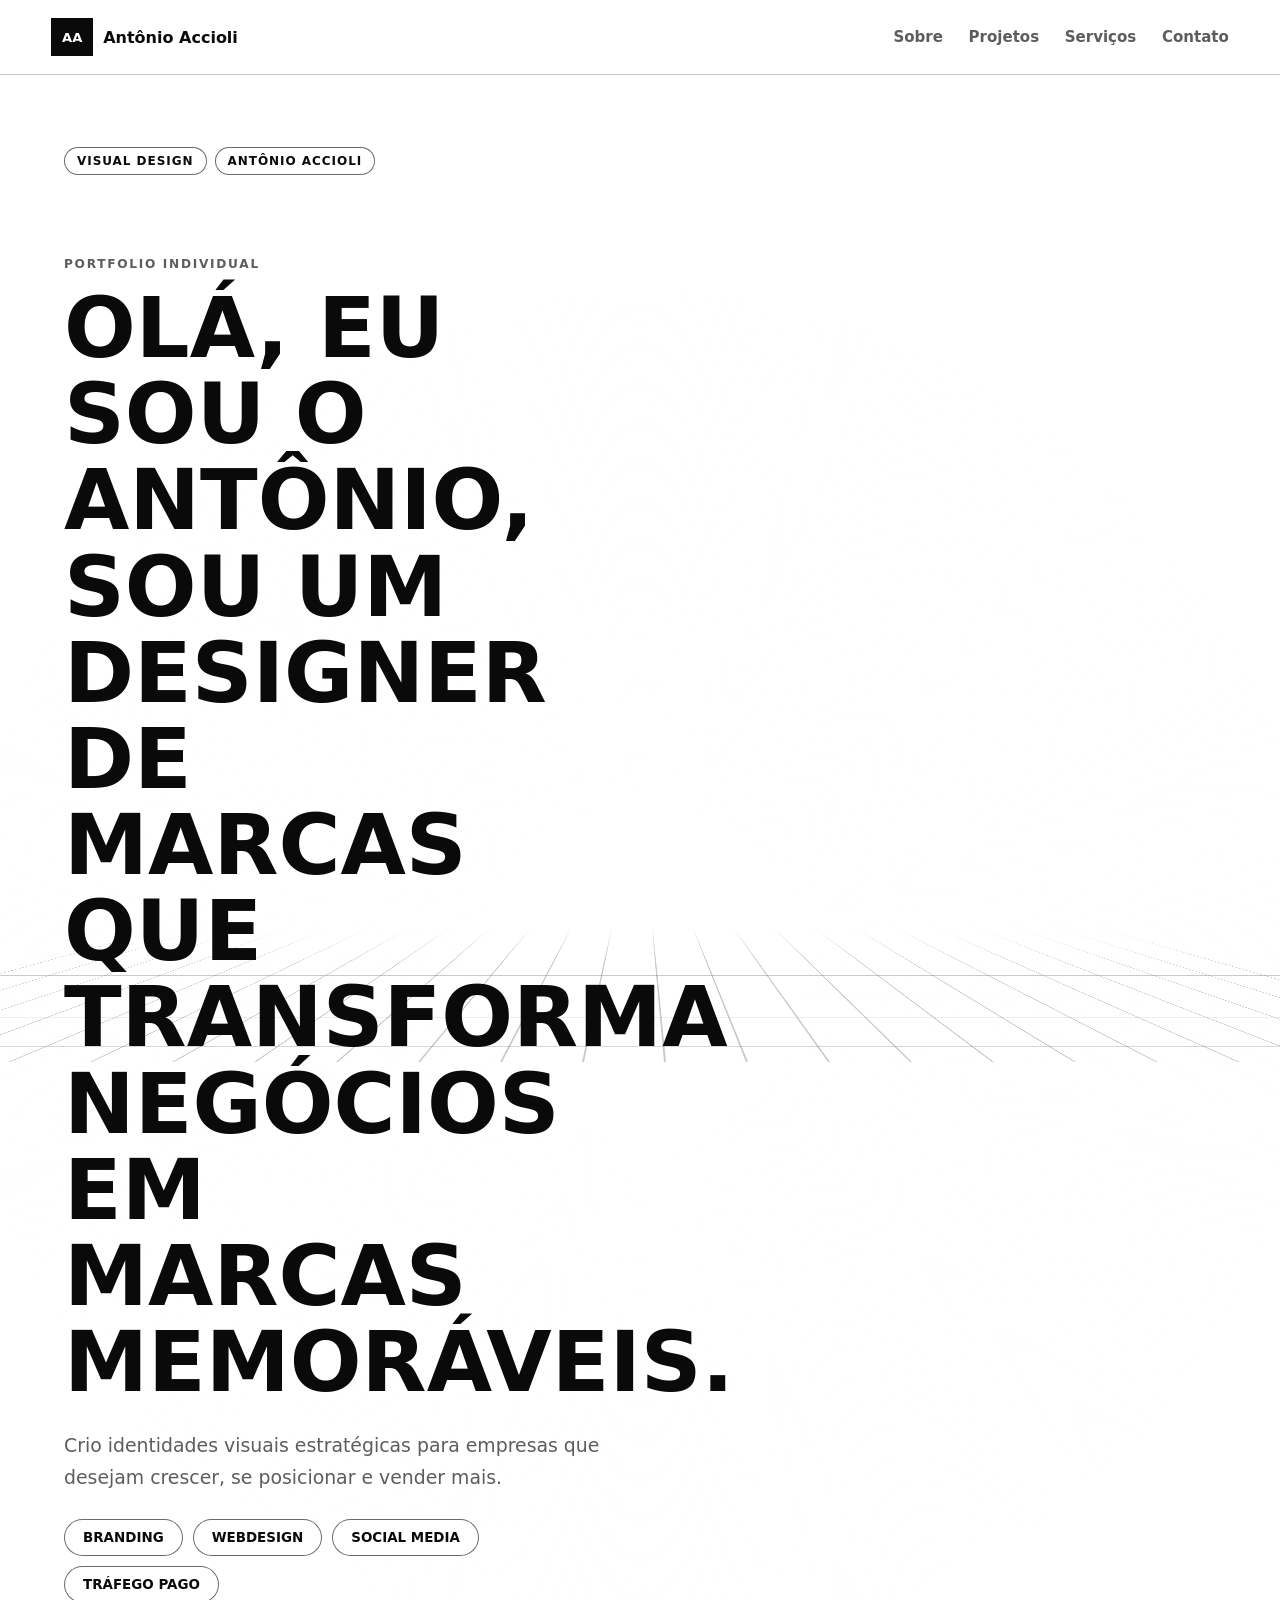
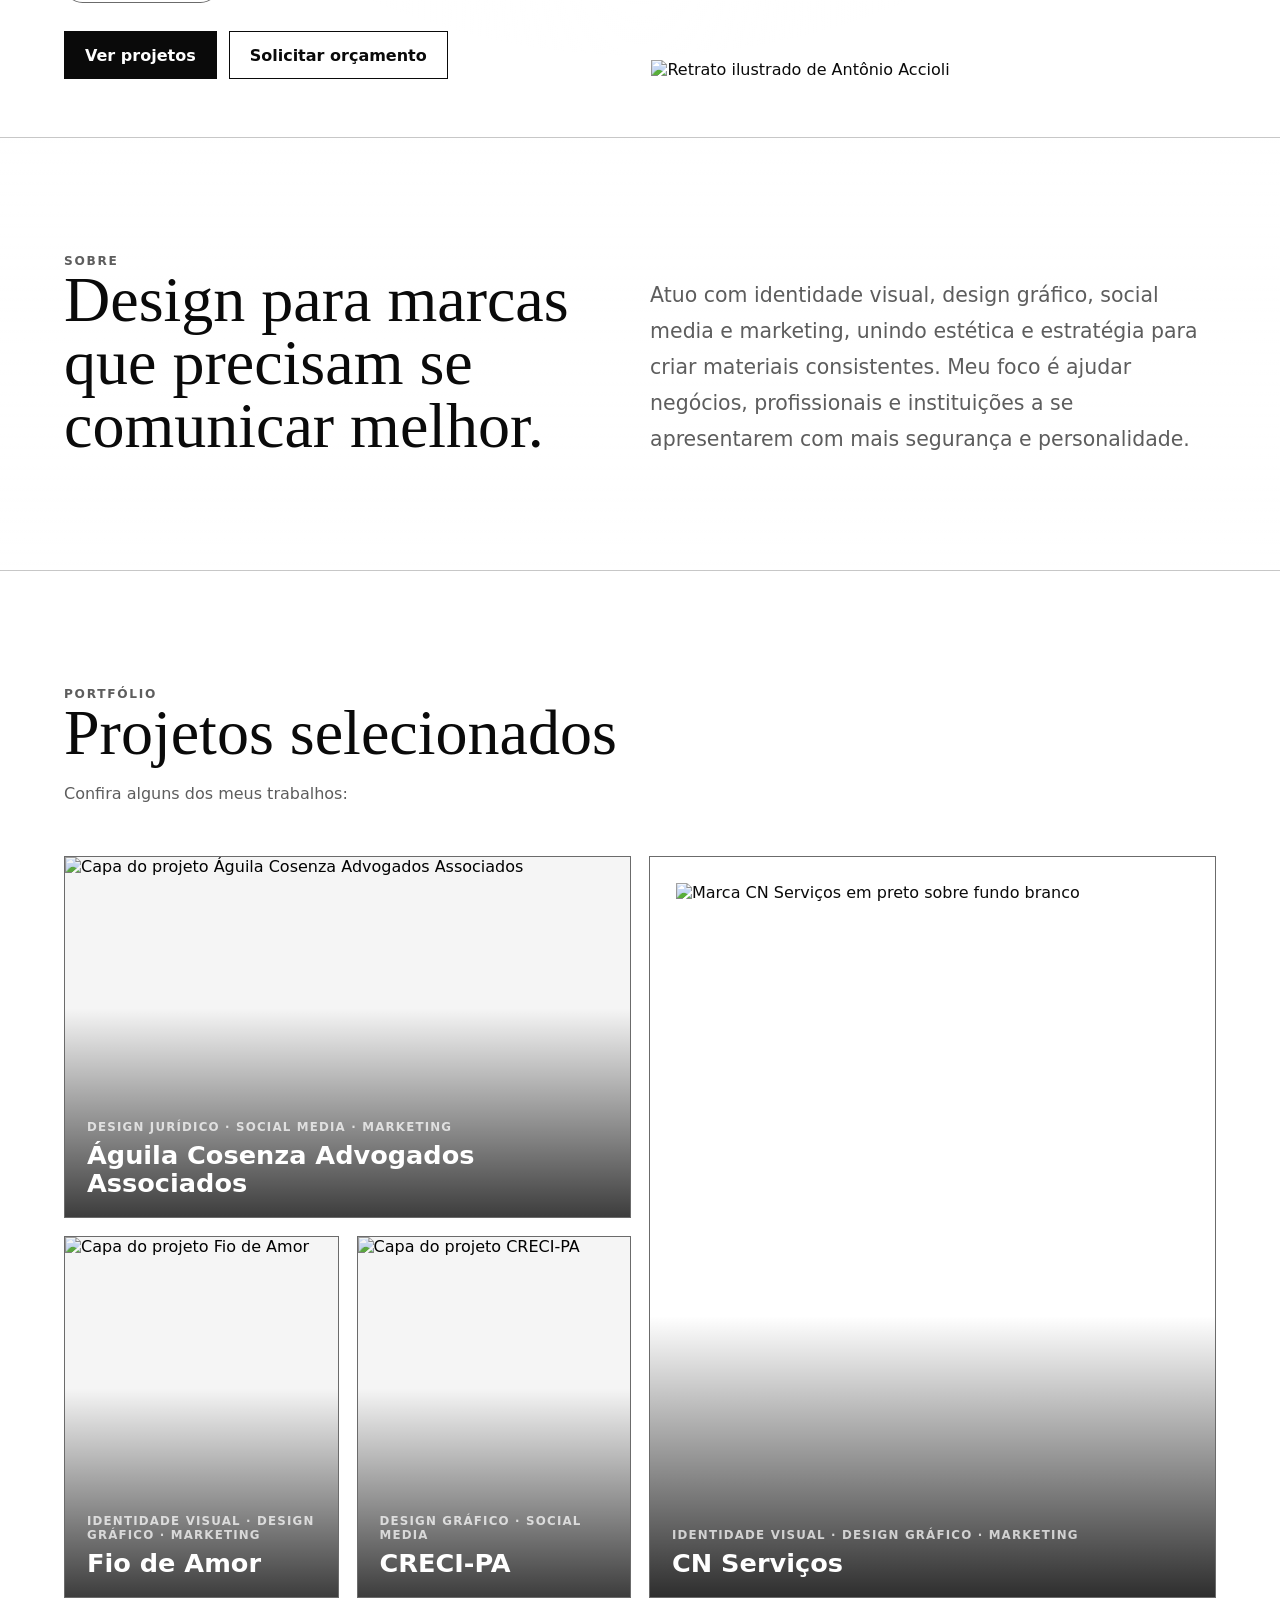
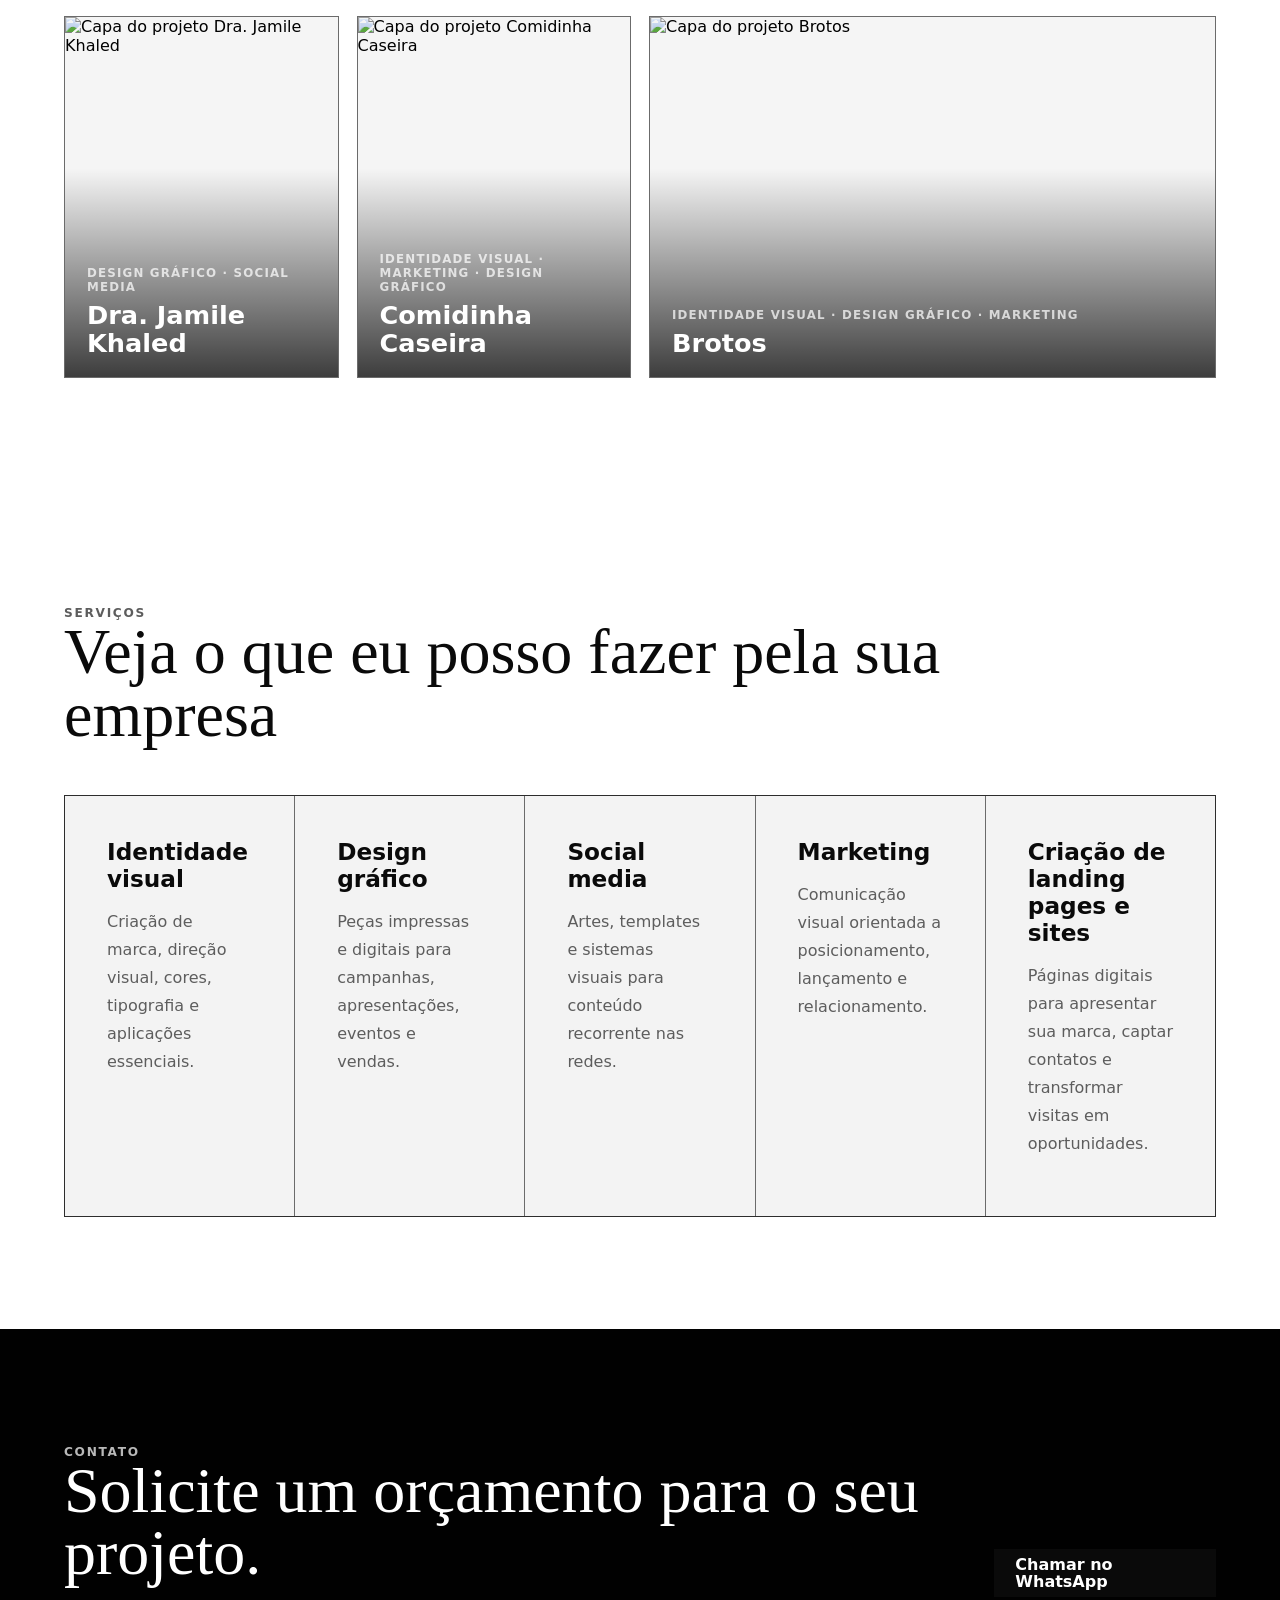
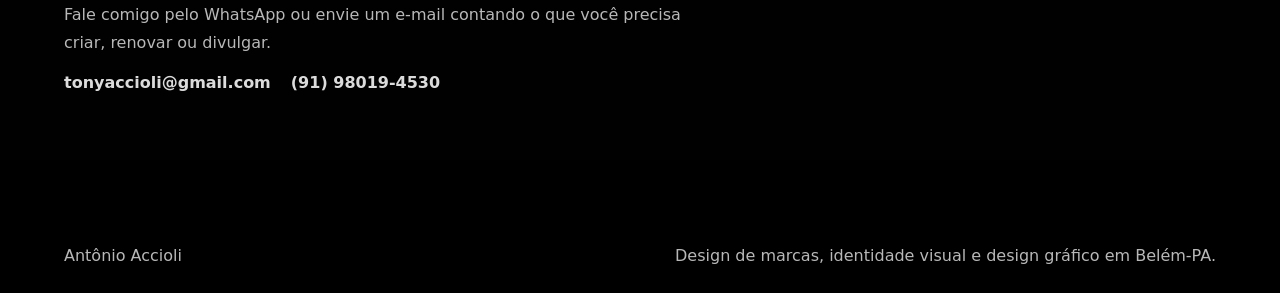
==== commit f8e3e93f: "Add files via upload" ====
--- a/index.html
+++ b/index.html
@@ -8,20 +8,11 @@
       content="Portfólio de Antônio, designer de marcas de Belém-PA especializado em identidade visual, design gráfico, social media e marketing."
     />
     <title>Antônio Accioli | Portfólio de Design</title>
-
-    <link rel="preconnect" href="https://cdnjs.cloudflare.com" crossorigin />
-    <link rel="preconnect" href="https://player.vimeo.com" />
-    <link
-      rel="stylesheet"
-      href="https://cdnjs.cloudflare.com/ajax/libs/font-awesome/5.15.3/css/all.min.css"
-      integrity="sha512-iBBXm8fW90+nuLcSKlbmrPcLa0OT92xO1BIsZ+ywDWZCvqsWgccV3gFoRBv0z+8dLJgyAHIhR35VZc2oM/gI1w=="
-      crossorigin="anonymous"
-      referrerpolicy="no-referrer"
-    />
+    <link rel="preconnect" href="https://images.unsplash.com" />
     <link rel="stylesheet" href="styles.css" />
   </head>
   <body>
-    <header class="site-header scroll-top">
+    <header class="site-header">
       <a class="brand" href="#inicio" aria-label="Portfólio de Antônio Accioli">
         <span class="brand-mark">AA</span>
         <span>Antônio Accioli</span>
@@ -31,7 +22,6 @@
         <a href="#sobre">Sobre</a>
         <a href="#portfolio">Projetos</a>
         <a href="#servicos">Serviços</a>
-        <a href="#videos">Vídeos</a>
         <a href="#contato">Contato</a>
       </nav>
     </header>
@@ -40,7 +30,7 @@
       <section class="hero" id="inicio">
         <div class="hero-media" aria-hidden="true"></div>
         <div class="hero-content">
-          <div class="hero-copy scroll-left">
+          <div class="hero-copy">
             <div class="hero-topline" aria-label="Informações do portfólio">
               <span>Visual design</span>
               <span>Antônio Accioli</span>
@@ -59,37 +49,18 @@
             </div>
             <div class="hero-actions">
               <a class="button button-primary" href="#portfolio">Ver projetos</a>
-              <a
-                class="button button-secondary whatsapp-link"
-                href="https://wa.me/5591980194530"
-                target="_blank"
-                rel="noopener noreferrer"
-              >
+              <a class="button button-secondary whatsapp-link" href="#" target="_blank" rel="noreferrer">
                 Solicitar orçamento
               </a>
             </div>
           </div>
-          <div class="hero-portrait scroll-right">
-            <img
-              src="assets/antonio-retrato.webp"
-              alt="Foto de Antônio Accioli"
-              decoding="async"
-            />
-            <div class="portrait-blur" aria-hidden="true">
-              <div class="blur blur-1"></div>
-              <div class="blur blur-2"></div>
-              <div class="blur blur-3"></div>
-              <div class="blur blur-4"></div>
-              <div class="blur blur-5"></div>
-              <div class="blur blur-6"></div>
-              <div class="blur blur-7"></div>
-              <div class="blur blur-8"></div>
-            </div>
+          <div class="hero-portrait">
+            <img src="assets/antonio-retrato.webp" alt="Retrato ilustrado de Antônio Accioli" />
           </div>
         </div>
       </section>
 
-      <section class="intro scroll-bottom" id="sobre" aria-label="Sobre Antônio">
+      <section class="intro" id="sobre" aria-label="Sobre Antônio">
         <div>
           <span class="section-kicker">Sobre</span>
           <h2>Design para marcas que precisam se comunicar melhor.</h2>
@@ -103,19 +74,17 @@
       </section>
 
       <section class="portfolio-section" id="portfolio">
-        <div class="section-heading scroll-bottom">
+        <div class="section-heading">
           <span class="section-kicker">Portfólio</span>
           <h2>Projetos selecionados</h2>
           <p>Confira alguns dos meus trabalhos:</p>
         </div>
 
         <div class="portfolio-grid">
-          <a class="project-card project-featured scroll-bottom" href="projetos/aguila-cosenza/" aria-label="Ver projeto Águila Cosenza Advogados Associados">
+          <a class="project-card project-featured" href="projetos/aguila-cosenza/" aria-label="Ver projeto Águila Cosenza Advogados Associados">
             <img
               src="assets/aguila-cosenza.webp"
               alt="Capa do projeto Águila Cosenza Advogados Associados"
-              loading="lazy"
-              decoding="async"
             />
             <div>
               <p>Design jurídico · Social media · Marketing</p>
@@ -123,13 +92,11 @@
             </div>
           </a>
 
-          <a class="project-card project-large logo-card scroll-left" href="projetos/cn-servicos/" aria-label="Ver projeto CN Serviços">
+          <a class="project-card project-large logo-card" href="projetos/cn-servicos/" aria-label="Ver projeto CN Serviços">
             <img
               class="logo-cover"
               src="assets/cn-servicos.webp"
               alt="Marca CN Serviços em preto sobre fundo branco"
-              loading="lazy"
-              decoding="async"
             />
             <div>
               <p>Identidade visual · Design gráfico · Marketing</p>
@@ -137,12 +104,10 @@
             </div>
           </a>
 
-          <a class="project-card scroll-right" href="projetos/fio-de-amor/" aria-label="Ver projeto Fio de Amor">
+          <a class="project-card" href="projetos/fio-de-amor/" aria-label="Ver projeto Fio de Amor">
             <img
               src="assets/fio-de-amor.webp"
               alt="Capa do projeto Fio de Amor"
-              loading="lazy"
-              decoding="async"
             />
             <div>
               <p>Identidade visual · Design gráfico · Marketing</p>
@@ -150,12 +115,10 @@
             </div>
           </a>
 
-          <a class="project-card scroll-bottom" href="projetos/creci-pa/" aria-label="Ver projeto CRECI-PA">
+          <a class="project-card" href="projetos/creci-pa/" aria-label="Ver projeto CRECI-PA">
             <img
               src="assets/creci-pa.webp"
               alt="Capa do projeto CRECI-PA"
-              loading="lazy"
-              decoding="async"
             />
             <div>
               <p>Design gráfico · Social media</p>
@@ -163,12 +126,10 @@
             </div>
           </a>
 
-          <a class="project-card scroll-bottom" href="projetos/dra-jamile-khaled/" aria-label="Ver projeto Dra. Jamile Khaled">
+          <a class="project-card" href="projetos/dra-jamile-khaled/" aria-label="Ver projeto Dra. Jamile Khaled">
             <img
               src="assets/dra-jamile-khaled.webp"
               alt="Capa do projeto Dra. Jamile Khaled"
-              loading="lazy"
-              decoding="async"
             />
             <div>
               <p>Design gráfico · Social media</p>
@@ -176,12 +137,10 @@
             </div>
           </a>
 
-          <a class="project-card scroll-left" href="projetos/comidinha-caseira/" aria-label="Ver projeto Comidinha Caseira">
+          <a class="project-card" href="projetos/comidinha-caseira/" aria-label="Ver projeto Comidinha Caseira">
             <img
               src="assets/comidinha-caseira.webp"
               alt="Capa do projeto Comidinha Caseira"
-              loading="lazy"
-              decoding="async"
             />
             <div>
               <p>Identidade visual · Marketing · Design gráfico</p>
@@ -189,12 +148,10 @@
             </div>
           </a>
 
-          <a class="project-card project-wide scroll-right" href="projetos/brotos/" aria-label="Ver projeto Brotos">
+          <a class="project-card project-wide" href="projetos/brotos/" aria-label="Ver projeto Brotos">
             <img
               src="assets/brotos.webp"
               alt="Capa do projeto Brotos"
-              loading="lazy"
-              decoding="async"
             />
             <div>
               <p>Identidade visual · Design gráfico · Marketing</p>
@@ -205,71 +162,36 @@
       </section>
 
       <section class="services" id="servicos">
-        <div class="section-heading scroll-bottom">
+        <div class="section-heading">
           <span class="section-kicker">Serviços</span>
           <h2>Veja o que eu posso fazer pela sua empresa</h2>
         </div>
 
         <div class="service-list">
-          <article class="scroll-bottom">
+          <article>
             <h3>Identidade visual</h3>
             <p>Criação de marca, direção visual, cores, tipografia e aplicações essenciais.</p>
           </article>
-          <article class="scroll-bottom">
+          <article>
             <h3>Design gráfico</h3>
             <p>Peças impressas e digitais para campanhas, apresentações, eventos e vendas.</p>
           </article>
-          <article class="scroll-bottom">
+          <article>
             <h3>Social media</h3>
             <p>Artes, templates e sistemas visuais para conteúdo recorrente nas redes.</p>
           </article>
-          <article class="scroll-bottom">
+          <article>
             <h3>Marketing</h3>
             <p>Comunicação visual orientada a posicionamento, lançamento e relacionamento.</p>
           </article>
-          <article class="scroll-bottom">
+          <article>
             <h3>Criação de landing pages e sites</h3>
             <p>Páginas digitais para apresentar sua marca, captar contatos e transformar visitas em oportunidades.</p>
           </article>
         </div>
       </section>
 
-      <section class="videos-section" id="videos">
-        <div class="section-heading scroll-bottom">
-          <span class="section-kicker">Vídeos</span>
-          <h2>Projetos em movimento</h2>
-          <p>Confira alguns materiais em vídeo criados para marcas e campanhas.</p>
-        </div>
-
-        <div class="video-grid">
-          <article class="video-card scroll-bottom">
-            <div class="video-frame">
-              <iframe
-                src="https://player.vimeo.com/video/1218137682?badge=0&amp;autopause=0&amp;player_id=0&amp;app_id=58479"
-                title="Vídeo do projeto Cicatrizze"
-                allow="autoplay; fullscreen; picture-in-picture; clipboard-write; encrypted-media; web-share"
-                referrerpolicy="strict-origin-when-cross-origin"
-                loading="lazy"
-                allowfullscreen>
-              </iframe>
-            </div>
-          </article>
-          <article class="video-card video-card-vertical scroll-bottom">
-            <div class="video-frame video-frame-vertical">
-              <iframe
-                src="https://player.vimeo.com/video/1218134908?badge=0&amp;autopause=0&amp;player_id=0&amp;app_id=58479"
-                title="Vídeo vertical — série de perguntas"
-                allow="autoplay; fullscreen; picture-in-picture; clipboard-write; encrypted-media; web-share"
-                referrerpolicy="strict-origin-when-cross-origin"
-                loading="lazy"
-                allowfullscreen>
-              </iframe>
-            </div>
-          </article>
-        </div>
-      </section>
-
-      <section class="contact scroll-bottom" id="contato">
+      <section class="contact" id="contato">
         <div>
           <span class="section-kicker">Contato</span>
           <h2>Solicite um orçamento para o seu projeto.</h2>
@@ -282,33 +204,17 @@
             <a href="tel:+5591980194530">(91) 98019-4530</a>
           </div>
         </div>
-        <a
-          class="button button-primary whatsapp-link"
-          href="https://wa.me/5591980194530"
-          target="_blank"
-          rel="noopener noreferrer"
-        >
+        <a class="button button-primary whatsapp-link" href="#" target="_blank" rel="noreferrer">
           Chamar no WhatsApp
         </a>
       </section>
     </main>
-
-    <a
-      class="icon-whatsapp whatsapp-link"
-      href="https://wa.me/5591980194530"
-      target="_blank"
-      rel="noopener noreferrer"
-      aria-label="Chamar no WhatsApp"
-    >
-      <i class="fab fa-whatsapp" aria-hidden="true"></i>
-    </a>
 
     <footer class="site-footer">
       <p>Antônio Accioli</p>
       <p>Design de marcas, identidade visual e design gráfico em Belém-PA.</p>
     </footer>
 
-    <script src="https://player.vimeo.com/api/player.js"></script>
     <script src="script.js"></script>
   </body>
 </html>
--- a/styles.css
+++ b/styles.css
@@ -75,54 +75,6 @@
   color: #ffffff;
 }
 
-.scroll-bottom {
-  opacity: 0;
-  transition: 0.8s !important;
-  transform: translate(0, 30px);
-}
-
-.scroll-top {
-  opacity: 0;
-  transition: 0.8s !important;
-  transform: translate(0, -30px);
-}
-
-.scroll-left {
-  opacity: 0;
-  transition: 0.8s !important;
-  transform: translate(-30px, 0);
-}
-
-.scroll-right {
-  opacity: 0;
-  transition: 0.8s !important;
-  transform: translate(30px, 0);
-}
-
-.elementor-editor-active .scroll-bottom,
-.elementor-editor-active .scroll-top,
-.elementor-editor-active .scroll-left,
-.elementor-editor-active .scroll-right,
-.ativo {
-  opacity: 1;
-  transition: 0.8s !important;
-  transform: translateY(0);
-}
-
-@media (prefers-reduced-motion: reduce) {
-  .scroll-bottom,
-  .scroll-top,
-  .scroll-left,
-  .scroll-right,
-  .icon-whatsapp,
-  .icon-whatsapp::after {
-    opacity: 1;
-    animation: none;
-    transition: none !important;
-    transform: none;
-  }
-}
-
 img {
   display: block;
   width: 100%;
@@ -184,65 +136,6 @@
 
 .main-nav a:hover {
   color: var(--ink);
-}
-
-.icon-whatsapp {
-  position: fixed;
-  right: clamp(18px, 4vw, 34px);
-  bottom: clamp(18px, 4vw, 34px);
-  z-index: 60;
-  display: grid;
-  width: 62px;
-  height: 62px;
-  place-items: center;
-  background: #25d366;
-  color: #ffffff;
-  border: 2px solid #ffffff;
-  border-radius: 50%;
-  box-shadow: 0 14px 34px rgba(0, 0, 0, 0.22);
-  font-size: 2rem;
-  animation: whatsappPulse 1.8s ease-in-out infinite;
-}
-
-.icon-whatsapp::after {
-  position: absolute;
-  inset: -8px;
-  border: 1px solid rgba(37, 211, 102, 0.48);
-  border-radius: 50%;
-  content: "";
-  animation: whatsappRing 1.8s ease-in-out infinite;
-}
-
-.icon-whatsapp:hover {
-  animation-play-state: paused;
-  transform: translateY(-3px);
-}
-
-.icon-whatsapp:hover::after {
-  animation-play-state: paused;
-}
-
-@keyframes whatsappPulse {
-  0%,
-  100% {
-    transform: scale(1);
-  }
-
-  50% {
-    transform: scale(1.08);
-  }
-}
-
-@keyframes whatsappRing {
-  0% {
-    opacity: 0.72;
-    transform: scale(0.88);
-  }
-
-  100% {
-    opacity: 0;
-    transform: scale(1.36);
-  }
 }
 
 .hero {
@@ -378,92 +271,10 @@
 }
 
 .hero-portrait img {
-  position: relative;
-  z-index: 2;
-  width: min(158%, 880px);
+  width: min(146%, 820px);
   height: auto;
-  max-height: clamp(700px, 94vh, 980px);
+  max-height: clamp(680px, 92vh, 940px);
   object-fit: contain;
-}
-
-.portrait-blur {
-  position: absolute;
-  right: -8%;
-  bottom: 0;
-  left: -8%;
-  z-index: 3;
-  height: 34%;
-  pointer-events: none;
-}
-
-.blur {
-  position: absolute;
-  inset: 0;
-  pointer-events: none;
-}
-
-.blur-1 {
-  z-index: 1;
-  backdrop-filter: blur(0.25px);
-  -webkit-backdrop-filter: blur(0.25px);
-  mask-image: linear-gradient(to bottom, rgba(0, 0, 0, 0) 0%, rgba(0, 0, 0, 1) 12.5%, rgba(0, 0, 0, 1) 25%, rgba(0, 0, 0, 0) 37.5%);
-  -webkit-mask-image: linear-gradient(to bottom, rgba(0, 0, 0, 0) 0%, rgba(0, 0, 0, 1) 12.5%, rgba(0, 0, 0, 1) 25%, rgba(0, 0, 0, 0) 37.5%);
-}
-
-.blur-2 {
-  z-index: 2;
-  backdrop-filter: blur(0.5px);
-  -webkit-backdrop-filter: blur(0.5px);
-  mask-image: linear-gradient(to bottom, rgba(0, 0, 0, 0) 12.5%, rgba(0, 0, 0, 1) 25%, rgba(0, 0, 0, 1) 37.5%, rgba(0, 0, 0, 0) 50%);
-  -webkit-mask-image: linear-gradient(to bottom, rgba(0, 0, 0, 0) 12.5%, rgba(0, 0, 0, 1) 25%, rgba(0, 0, 0, 1) 37.5%, rgba(0, 0, 0, 0) 50%);
-}
-
-.blur-3 {
-  z-index: 3;
-  backdrop-filter: blur(1px);
-  -webkit-backdrop-filter: blur(1px);
-  mask-image: linear-gradient(to bottom, rgba(0, 0, 0, 0) 25%, rgba(0, 0, 0, 1) 37.5%, rgba(0, 0, 0, 1) 50%, rgba(0, 0, 0, 0) 62.5%);
-  -webkit-mask-image: linear-gradient(to bottom, rgba(0, 0, 0, 0) 25%, rgba(0, 0, 0, 1) 37.5%, rgba(0, 0, 0, 1) 50%, rgba(0, 0, 0, 0) 62.5%);
-}
-
-.blur-4 {
-  z-index: 4;
-  backdrop-filter: blur(2px);
-  -webkit-backdrop-filter: blur(2px);
-  mask-image: linear-gradient(to bottom, rgba(0, 0, 0, 0) 37.5%, rgba(0, 0, 0, 1) 50%, rgba(0, 0, 0, 1) 62.5%, rgba(0, 0, 0, 0) 75%);
-  -webkit-mask-image: linear-gradient(to bottom, rgba(0, 0, 0, 0) 37.5%, rgba(0, 0, 0, 1) 50%, rgba(0, 0, 0, 1) 62.5%, rgba(0, 0, 0, 0) 75%);
-}
-
-.blur-5 {
-  z-index: 5;
-  backdrop-filter: blur(4px);
-  -webkit-backdrop-filter: blur(4px);
-  mask-image: linear-gradient(to bottom, rgba(0, 0, 0, 0) 50%, rgba(0, 0, 0, 1) 62.5%, rgba(0, 0, 0, 1) 75%, rgba(0, 0, 0, 0) 87.5%);
-  -webkit-mask-image: linear-gradient(to bottom, rgba(0, 0, 0, 0) 50%, rgba(0, 0, 0, 1) 62.5%, rgba(0, 0, 0, 1) 75%, rgba(0, 0, 0, 0) 87.5%);
-}
-
-.blur-6 {
-  z-index: 6;
-  backdrop-filter: blur(8px);
-  -webkit-backdrop-filter: blur(8px);
-  mask-image: linear-gradient(to bottom, rgba(0, 0, 0, 0) 62.5%, rgba(0, 0, 0, 1) 75%, rgba(0, 0, 0, 1) 87.5%, rgba(0, 0, 0, 0) 100%);
-  -webkit-mask-image: linear-gradient(to bottom, rgba(0, 0, 0, 0) 62.5%, rgba(0, 0, 0, 1) 75%, rgba(0, 0, 0, 1) 87.5%, rgba(0, 0, 0, 0) 100%);
-}
-
-.blur-7 {
-  z-index: 7;
-  backdrop-filter: blur(16px);
-  -webkit-backdrop-filter: blur(16px);
-  mask-image: linear-gradient(to bottom, rgba(0, 0, 0, 0) 75%, rgba(0, 0, 0, 1) 87.5%, rgba(0, 0, 0, 1) 100%);
-  -webkit-mask-image: linear-gradient(to bottom, rgba(0, 0, 0, 0) 75%, rgba(0, 0, 0, 1) 87.5%, rgba(0, 0, 0, 1) 100%);
-}
-
-.blur-8 {
-  z-index: 8;
-  backdrop-filter: blur(32px);
-  -webkit-backdrop-filter: blur(32px);
-  mask-image: linear-gradient(to bottom, rgba(0, 0, 0, 0) 87.5%, rgba(0, 0, 0, 1) 100%);
-  -webkit-mask-image: linear-gradient(to bottom, rgba(0, 0, 0, 0) 87.5%, rgba(0, 0, 0, 1) 100%);
 }
 
 .button {
@@ -511,7 +322,6 @@
 .intro,
 .portfolio-section,
 .services,
-.videos-section,
 .forms-section,
 .contact {
   position: relative;
@@ -520,7 +330,6 @@
 
 .intro,
 .services,
-.videos-section,
 .portfolio-section,
 .project-hero,
 .project-gallery {
@@ -582,18 +391,14 @@
   height: 100%;
   min-height: inherit;
   object-fit: cover;
-  object-position: top center;
   filter: grayscale(0.15) contrast(1.08);
-  transition:
-    transform 360ms ease,
-    object-position 5s ease-in-out;
+  transition: transform 360ms ease;
 }
 
 .project-card img.logo-cover {
   padding: clamp(10px, 3vw, 26px);
   background: #ffffff;
   object-fit: contain;
-  object-position: center;
   filter: none;
 }
 
@@ -611,12 +416,7 @@
 }
 
 .project-card:hover img {
-  object-position: bottom center;
   transform: scale(1.04);
-}
-
-.project-card:hover img.logo-cover {
-  object-position: center;
 }
 
 .project-card:focus-visible {
@@ -688,38 +488,6 @@
   font-size: 1.45rem;
 }
 
-.video-grid {
-  display: grid;
-  align-items: start;
-  grid-template-columns: minmax(0, 1.45fr) minmax(220px, 0.55fr);
-  gap: 18px;
-}
-
-.video-card {
-  overflow: hidden;
-  border: 1px solid var(--line-strong);
-  background: rgba(255, 255, 255, 0.92);
-}
-
-.video-frame {
-  position: relative;
-  width: 100%;
-  aspect-ratio: 16 / 9;
-  background: #000;
-}
-
-.video-frame-vertical {
-  aspect-ratio: 9 / 16;
-}
-
-.video-frame iframe {
-  position: absolute;
-  inset: 0;
-  width: 100%;
-  height: 100%;
-  border: 0;
-}
-
 .contact {
   display: flex;
   align-items: center;
@@ -819,17 +587,10 @@
   height: 100%;
   min-height: 360px;
   object-fit: cover;
-  object-position: top center;
-  transition: object-position 5s ease-in-out;
-}
-
-.gallery-item:hover img {
-  object-position: bottom center;
 }
 
 .gallery-item.logo-image img {
   object-fit: contain;
-  object-position: center;
   padding: clamp(16px, 4vw, 42px);
 }
 
@@ -837,7 +598,6 @@
   height: clamp(320px, 42vw, 460px);
   min-height: 0;
   object-fit: contain;
-  object-position: center;
 }
 
 .back-link {
@@ -870,10 +630,6 @@
     grid-template-columns: repeat(2, minmax(0, 1fr));
   }
 
-  .video-grid {
-    grid-template-columns: 1fr;
-  }
-
   .project-featured {
     grid-column: span 2;
     min-height: 390px;
@@ -919,18 +675,12 @@
   }
 
   .hero-portrait img {
-    width: min(150%, 700px);
+    width: min(140%, 660px);
     max-height: none;
   }
 
   .button {
     width: 100%;
-  }
-
-  .icon-whatsapp {
-    width: 56px;
-    height: 56px;
-    font-size: 1.75rem;
   }
 
   .portfolio-grid {
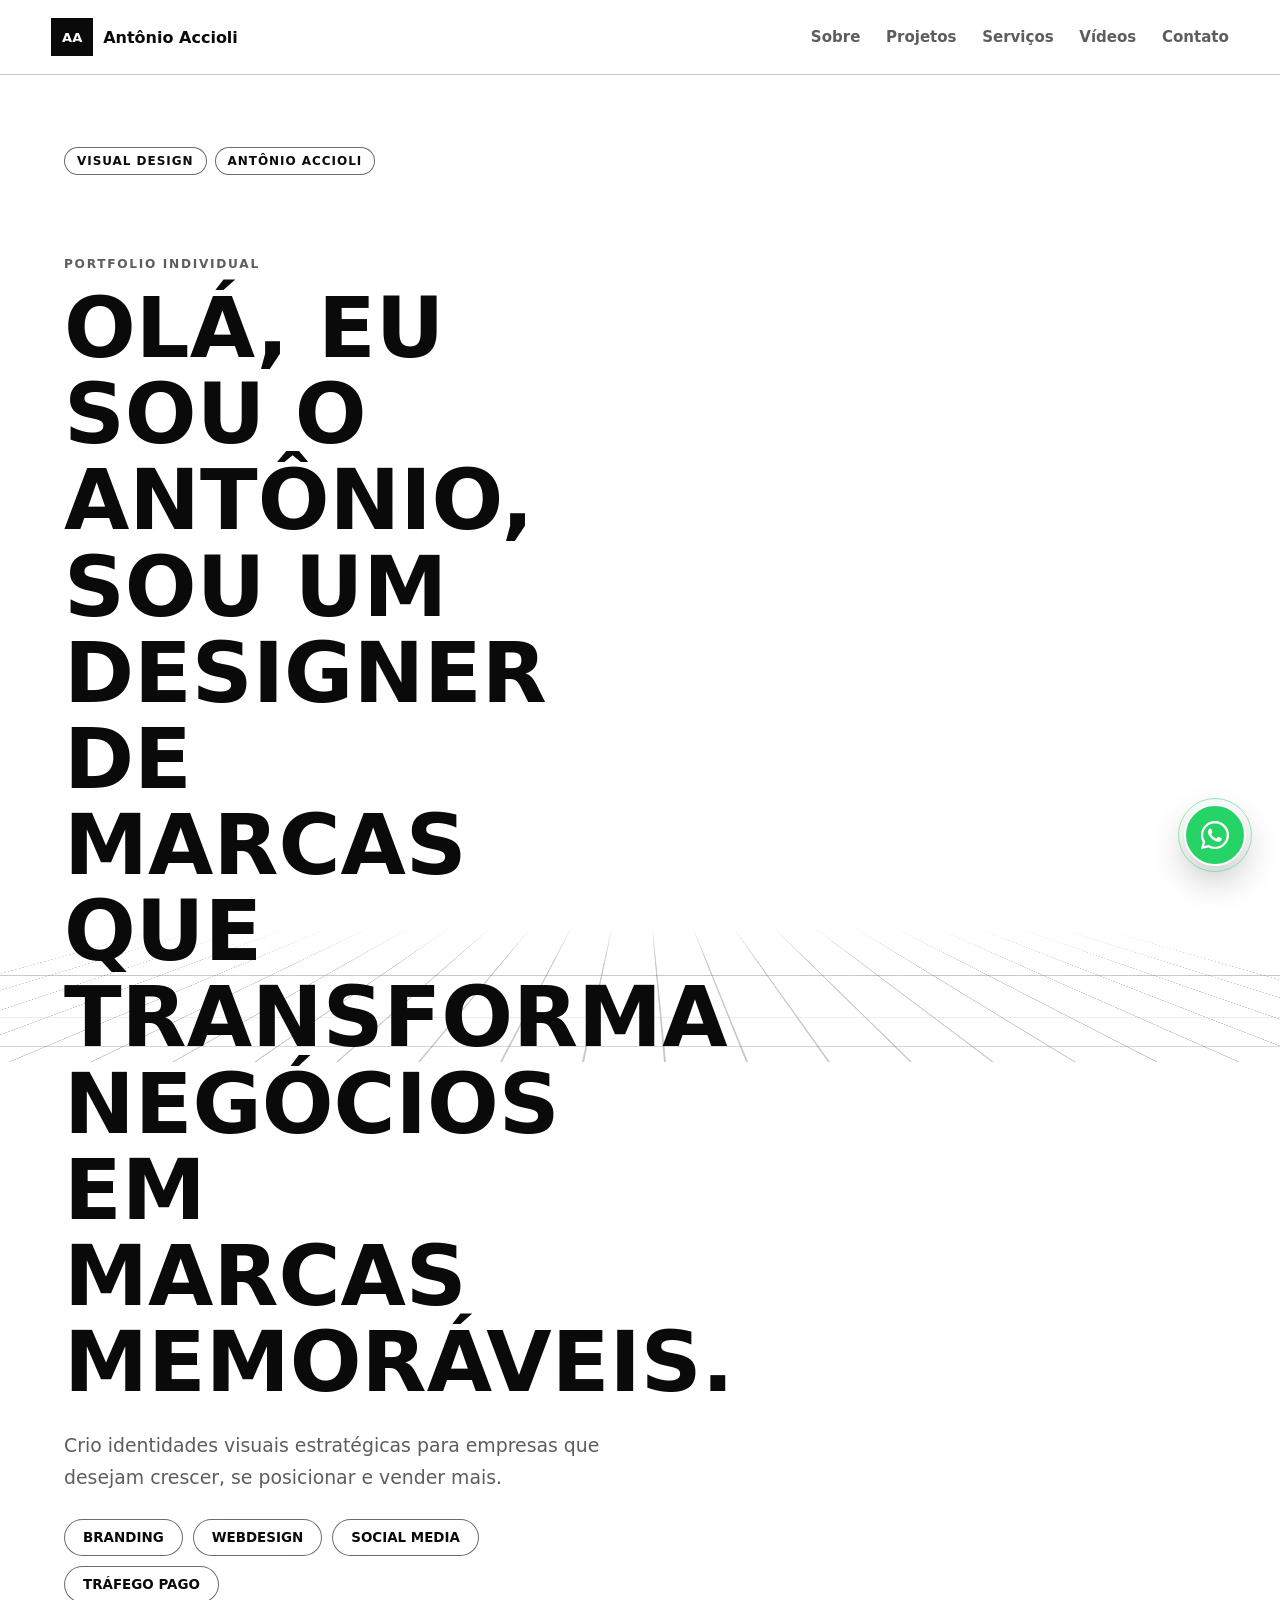
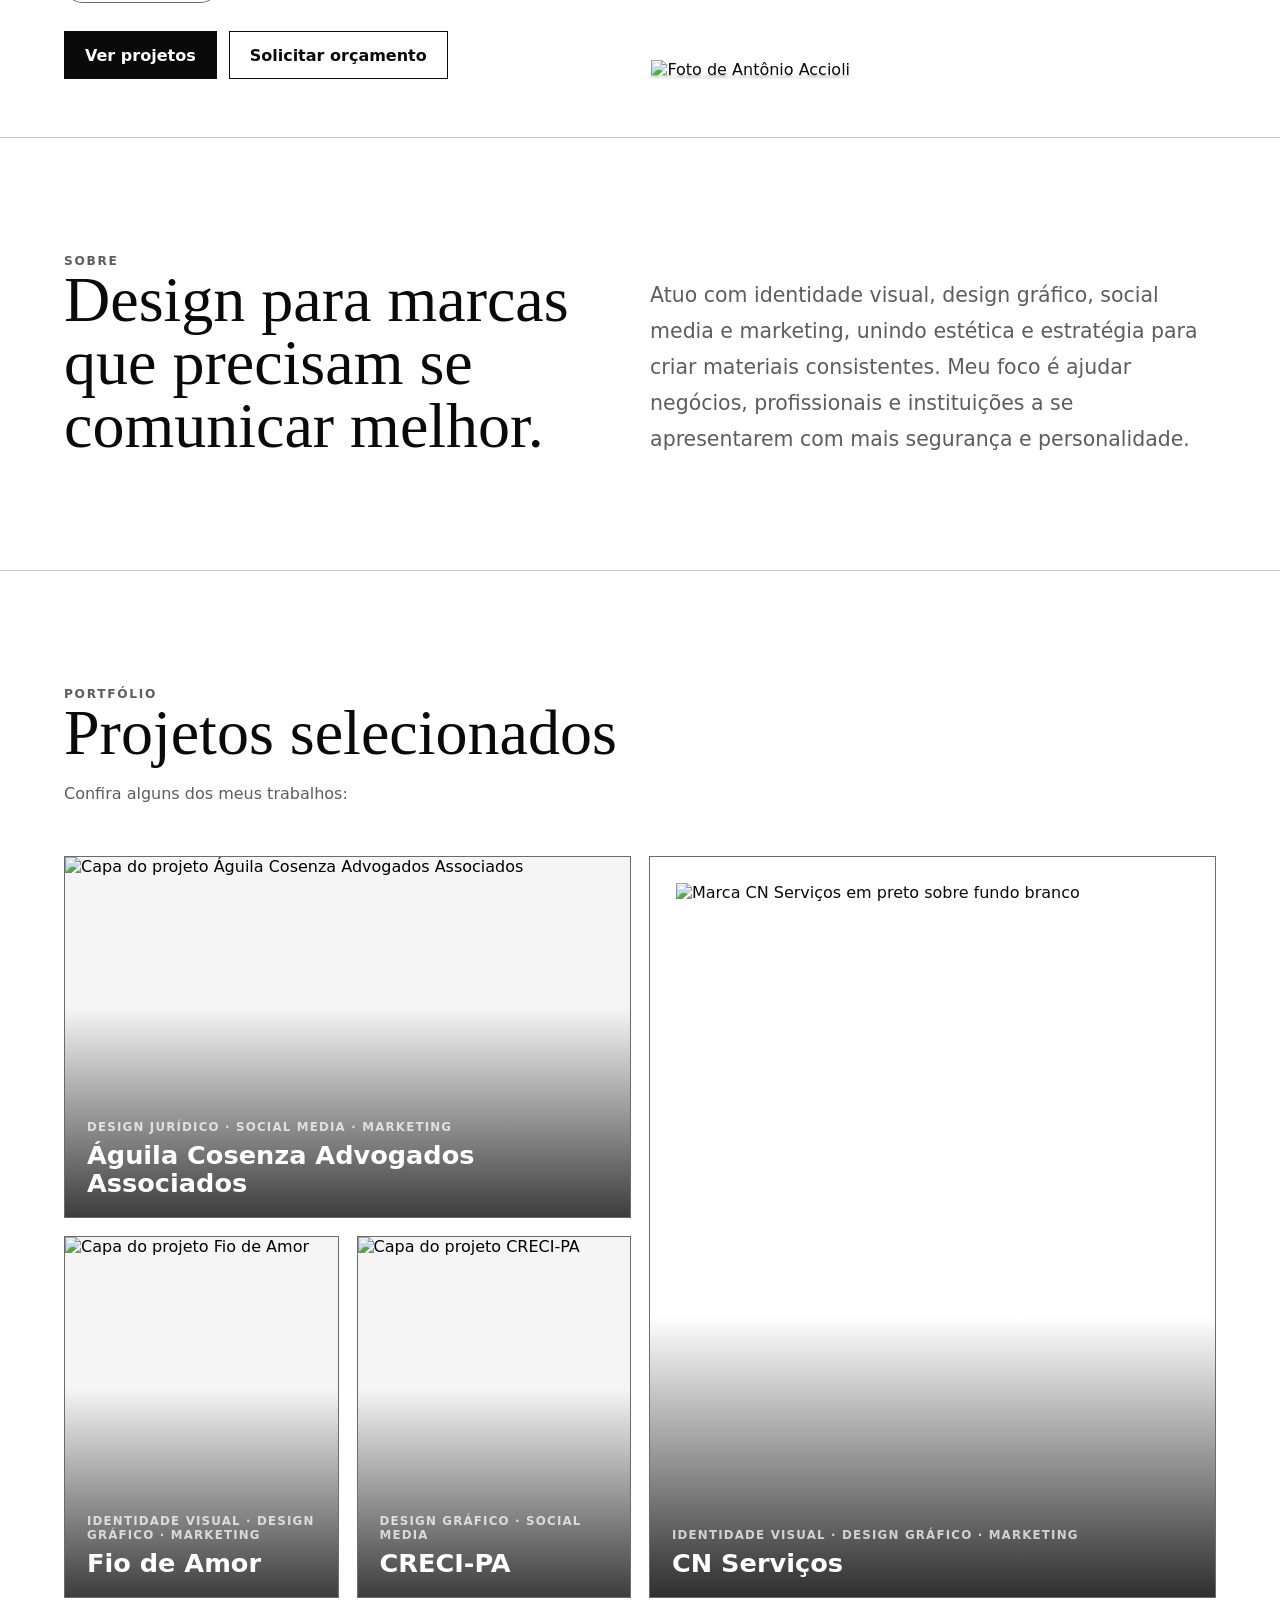
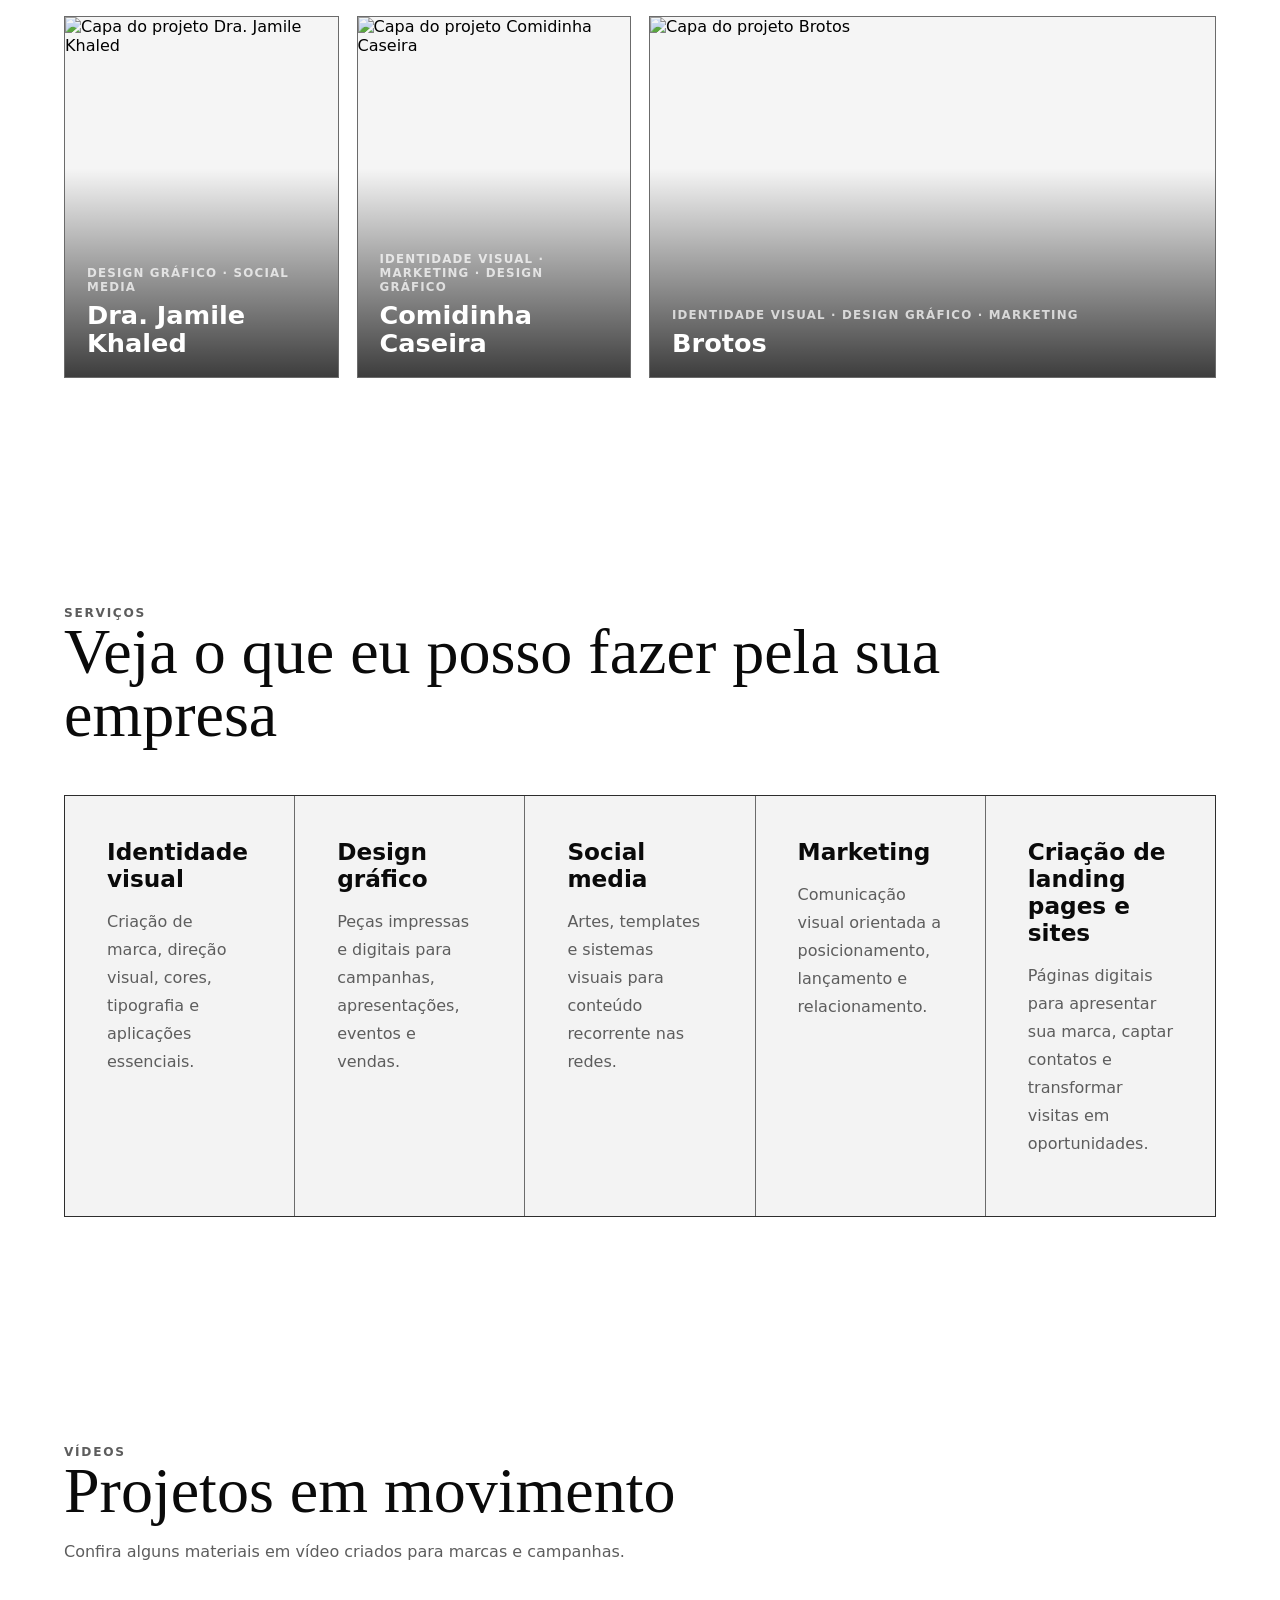
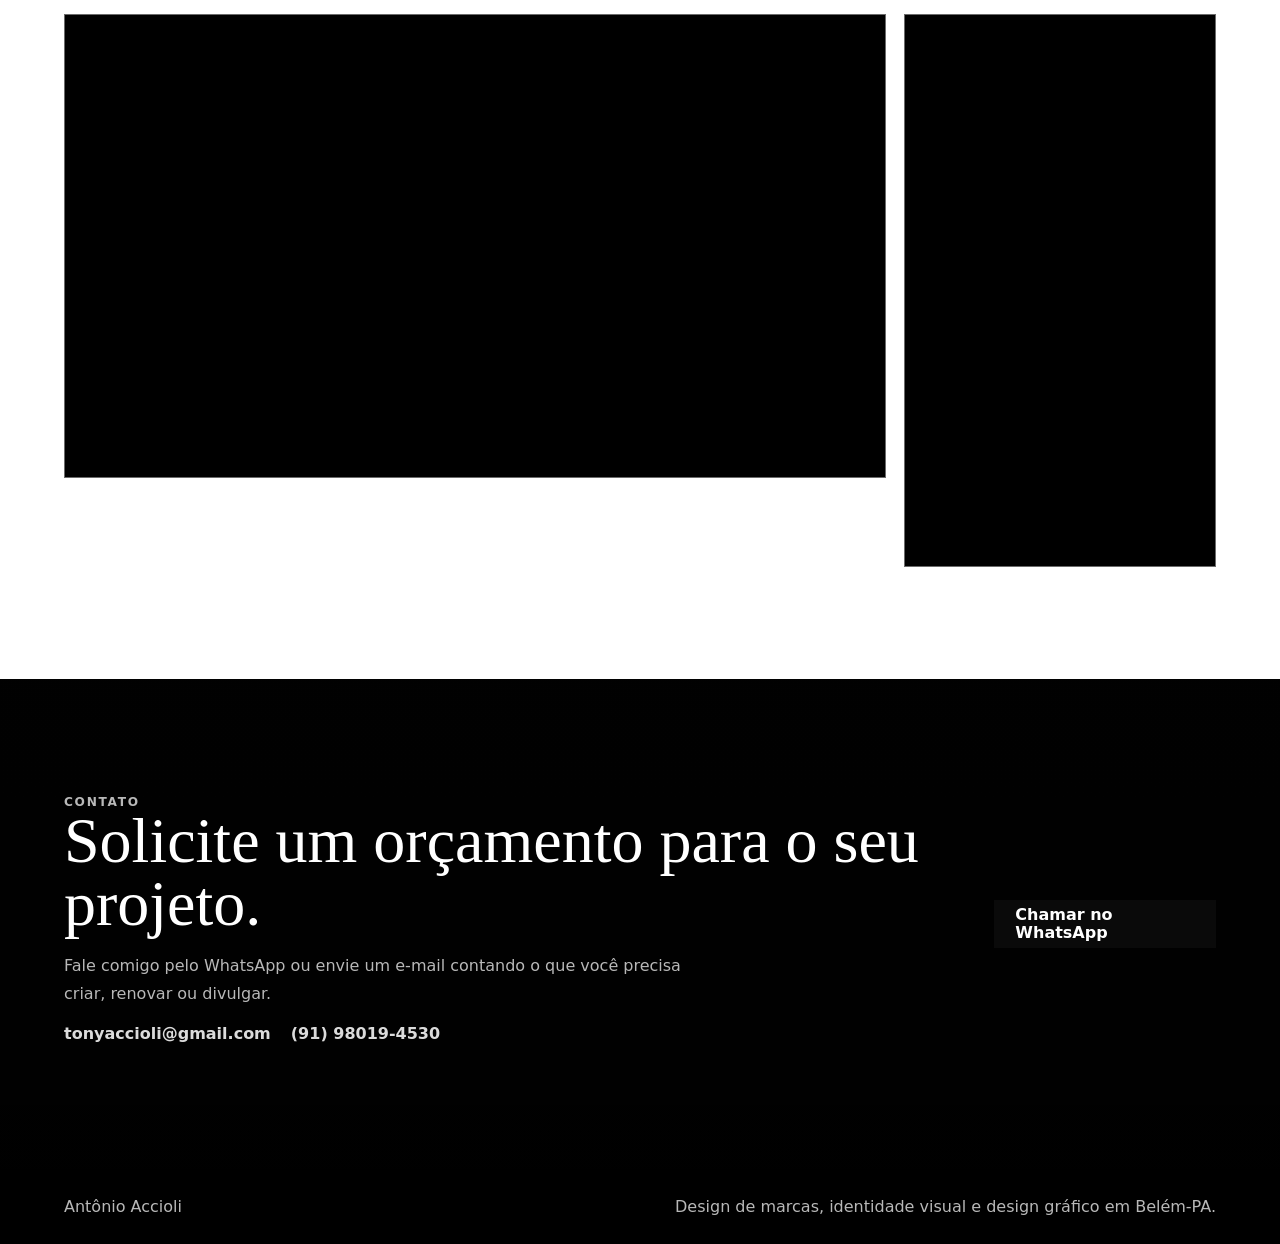
==== commit 5996e251: "Add files via upload" ====
--- a/index.html
+++ b/index.html
@@ -1,220 +1,272 @@
-<!doctype html>
-<html lang="pt-BR">
-  <head>
-    <meta charset="UTF-8" />
-    <meta name="viewport" content="width=device-width, initial-scale=1.0" />
-    <meta
-      name="description"
-      content="Portfólio de Antônio, designer de marcas de Belém-PA especializado em identidade visual, design gráfico, social media e marketing."
-    />
+<!doctype html>
+<html lang="pt-BR">
+  <head>
+    <meta charset="UTF-8" />
+    <meta name="viewport" content="width=device-width, initial-scale=1.0" />
+    <meta
+      name="description"
+      content="Portfólio de Antônio, designer de marcas de Belém-PA especializado em identidade visual, design gráfico, social media e marketing."
+    />
     <title>Antônio Accioli | Portfólio de Design</title>
     <link rel="preconnect" href="https://images.unsplash.com" />
+    <link rel="stylesheet" href="https://cdnjs.cloudflare.com/ajax/libs/font-awesome/5.15.3/css/all.min.css" />
     <link rel="stylesheet" href="styles.css" />
-  </head>
-  <body>
-    <header class="site-header">
-      <a class="brand" href="#inicio" aria-label="Portfólio de Antônio Accioli">
-        <span class="brand-mark">AA</span>
-        <span>Antônio Accioli</span>
-      </a>
-
-      <nav class="main-nav" aria-label="Menu principal">
+  </head>
+  <body>
+    <header class="site-header scroll-top">
+      <a class="brand" href="#inicio" aria-label="Portfólio de Antônio Accioli">
+        <span class="brand-mark">AA</span>
+        <span>Antônio Accioli</span>
+      </a>
+
+      <nav class="main-nav" aria-label="Menu principal">
         <a href="#sobre">Sobre</a>
         <a href="#portfolio">Projetos</a>
         <a href="#servicos">Serviços</a>
+        <a href="#videos">Vídeos</a>
         <a href="#contato">Contato</a>
       </nav>
-    </header>
-
-    <main>
-      <section class="hero" id="inicio">
-        <div class="hero-media" aria-hidden="true"></div>
-        <div class="hero-content">
-          <div class="hero-copy">
-            <div class="hero-topline" aria-label="Informações do portfólio">
-              <span>Visual design</span>
-              <span>Antônio Accioli</span>
-            </div>
-            <p class="eyebrow">Portfolio individual</p>
-            <h1>Olá, eu sou o Antônio, sou um designer de marcas que transforma negócios em marcas memoráveis.</h1>
-            <p>
-              Crio identidades visuais estratégicas para empresas que desejam crescer,
-              se posicionar e vender mais.
-            </p>
-            <div class="hero-tags" aria-label="Áreas de atuação">
-              <span>Branding</span>
-              <span>Webdesign</span>
-              <span>Social media</span>
-              <span>Tráfego pago</span>
-            </div>
-            <div class="hero-actions">
-              <a class="button button-primary" href="#portfolio">Ver projetos</a>
-              <a class="button button-secondary whatsapp-link" href="#" target="_blank" rel="noreferrer">
-                Solicitar orçamento
-              </a>
+    </header>
+
+    <main>
+      <section class="hero" id="inicio">
+        <div class="hero-media" aria-hidden="true"></div>
+        <div class="hero-content">
+          <div class="hero-copy scroll-left">
+            <div class="hero-topline" aria-label="Informações do portfólio">
+              <span>Visual design</span>
+              <span>Antônio Accioli</span>
+            </div>
+            <p class="eyebrow">Portfolio individual</p>
+            <h1>Olá, eu sou o Antônio, sou um designer de marcas que transforma negócios em marcas memoráveis.</h1>
+            <p>
+              Crio identidades visuais estratégicas para empresas que desejam crescer,
+              se posicionar e vender mais.
+            </p>
+            <div class="hero-tags" aria-label="Áreas de atuação">
+              <span>Branding</span>
+              <span>Webdesign</span>
+              <span>Social media</span>
+              <span>Tráfego pago</span>
+            </div>
+            <div class="hero-actions">
+              <a class="button button-primary" href="#portfolio">Ver projetos</a>
+              <a class="button button-secondary whatsapp-link" href="#" target="_blank" rel="noreferrer">
+                Solicitar orçamento
+              </a>
+            </div>
+          </div>
+          <div class="hero-portrait scroll-right">
+            <img src="assets/antonio-retrato.webp" alt="Foto de Antônio Accioli" />
+            <div class="portrait-blur" aria-hidden="true">
+              <div class="blur blur-1"></div>
+              <div class="blur blur-2"></div>
+              <div class="blur blur-3"></div>
+              <div class="blur blur-4"></div>
+              <div class="blur blur-5"></div>
+              <div class="blur blur-6"></div>
+              <div class="blur blur-7"></div>
+              <div class="blur blur-8"></div>
             </div>
           </div>
-          <div class="hero-portrait">
-            <img src="assets/antonio-retrato.webp" alt="Retrato ilustrado de Antônio Accioli" />
-          </div>
-        </div>
-      </section>
-
-      <section class="intro" id="sobre" aria-label="Sobre Antônio">
-        <div>
-          <span class="section-kicker">Sobre</span>
-          <h2>Design para marcas que precisam se comunicar melhor.</h2>
-        </div>
-        <p>
-          Atuo com identidade visual, design gráfico, social media e marketing,
-          unindo estética e estratégia para criar materiais consistentes. Meu foco
-          é ajudar negócios, profissionais e instituições a se apresentarem com
-          mais segurança e personalidade.
-        </p>
-      </section>
-
-      <section class="portfolio-section" id="portfolio">
-        <div class="section-heading">
-          <span class="section-kicker">Portfólio</span>
-          <h2>Projetos selecionados</h2>
-          <p>Confira alguns dos meus trabalhos:</p>
-        </div>
-
-        <div class="portfolio-grid">
-          <a class="project-card project-featured" href="projetos/aguila-cosenza/" aria-label="Ver projeto Águila Cosenza Advogados Associados">
-            <img
-              src="assets/aguila-cosenza.webp"
-              alt="Capa do projeto Águila Cosenza Advogados Associados"
-            />
-            <div>
-              <p>Design jurídico · Social media · Marketing</p>
-              <h3>Águila Cosenza Advogados Associados</h3>
-            </div>
-          </a>
-
-          <a class="project-card project-large logo-card" href="projetos/cn-servicos/" aria-label="Ver projeto CN Serviços">
-            <img
-              class="logo-cover"
-              src="assets/cn-servicos.webp"
-              alt="Marca CN Serviços em preto sobre fundo branco"
-            />
-            <div>
-              <p>Identidade visual · Design gráfico · Marketing</p>
-              <h3>CN Serviços</h3>
-            </div>
-          </a>
-
-          <a class="project-card" href="projetos/fio-de-amor/" aria-label="Ver projeto Fio de Amor">
-            <img
-              src="assets/fio-de-amor.webp"
-              alt="Capa do projeto Fio de Amor"
-            />
-            <div>
-              <p>Identidade visual · Design gráfico · Marketing</p>
-              <h3>Fio de Amor</h3>
-            </div>
-          </a>
-
-          <a class="project-card" href="projetos/creci-pa/" aria-label="Ver projeto CRECI-PA">
-            <img
-              src="assets/creci-pa.webp"
-              alt="Capa do projeto CRECI-PA"
-            />
-            <div>
-              <p>Design gráfico · Social media</p>
-              <h3>CRECI-PA</h3>
-            </div>
-          </a>
-
-          <a class="project-card" href="projetos/dra-jamile-khaled/" aria-label="Ver projeto Dra. Jamile Khaled">
-            <img
-              src="assets/dra-jamile-khaled.webp"
-              alt="Capa do projeto Dra. Jamile Khaled"
-            />
-            <div>
-              <p>Design gráfico · Social media</p>
-              <h3>Dra. Jamile Khaled</h3>
-            </div>
-          </a>
-
-          <a class="project-card" href="projetos/comidinha-caseira/" aria-label="Ver projeto Comidinha Caseira">
-            <img
-              src="assets/comidinha-caseira.webp"
-              alt="Capa do projeto Comidinha Caseira"
-            />
-            <div>
-              <p>Identidade visual · Marketing · Design gráfico</p>
-              <h3>Comidinha Caseira</h3>
-            </div>
-          </a>
-
-          <a class="project-card project-wide" href="projetos/brotos/" aria-label="Ver projeto Brotos">
-            <img
-              src="assets/brotos.webp"
-              alt="Capa do projeto Brotos"
-            />
-            <div>
-              <p>Identidade visual · Design gráfico · Marketing</p>
-              <h3>Brotos</h3>
-            </div>
-          </a>
-        </div>
-      </section>
-
+        </div>
+      </section>
+
+      <section class="intro scroll-bottom" id="sobre" aria-label="Sobre Antônio">
+        <div>
+          <span class="section-kicker">Sobre</span>
+          <h2>Design para marcas que precisam se comunicar melhor.</h2>
+        </div>
+        <p>
+          Atuo com identidade visual, design gráfico, social media e marketing,
+          unindo estética e estratégia para criar materiais consistentes. Meu foco
+          é ajudar negócios, profissionais e instituições a se apresentarem com
+          mais segurança e personalidade.
+        </p>
+      </section>
+
+      <section class="portfolio-section" id="portfolio">
+        <div class="section-heading scroll-bottom">
+          <span class="section-kicker">Portfólio</span>
+          <h2>Projetos selecionados</h2>
+          <p>Confira alguns dos meus trabalhos:</p>
+        </div>
+
+        <div class="portfolio-grid">
+          <a class="project-card project-featured scroll-bottom" href="projetos/aguila-cosenza/index.html" aria-label="Ver projeto Águila Cosenza Advogados Associados">
+            <img
+              src="assets/aguila-cosenza.webp"
+              alt="Capa do projeto Águila Cosenza Advogados Associados"
+            />
+            <div>
+              <p>Design jurídico · Social media · Marketing</p>
+              <h3>Águila Cosenza Advogados Associados</h3>
+            </div>
+          </a>
+
+          <a class="project-card project-large logo-card scroll-left" href="projetos/cn-servicos/index.html" aria-label="Ver projeto CN Serviços">
+            <img
+              class="logo-cover"
+              src="assets/cn-servicos.webp"
+              alt="Marca CN Serviços em preto sobre fundo branco"
+            />
+            <div>
+              <p>Identidade visual · Design gráfico · Marketing</p>
+              <h3>CN Serviços</h3>
+            </div>
+          </a>
+
+          <a class="project-card scroll-right" href="projetos/fio-de-amor/index.html" aria-label="Ver projeto Fio de Amor">
+            <img
+              src="assets/fio-de-amor.webp"
+              alt="Capa do projeto Fio de Amor"
+            />
+            <div>
+              <p>Identidade visual · Design gráfico · Marketing</p>
+              <h3>Fio de Amor</h3>
+            </div>
+          </a>
+
+          <a class="project-card scroll-bottom" href="projetos/creci-pa/index.html" aria-label="Ver projeto CRECI-PA">
+            <img
+              src="assets/creci-pa.webp"
+              alt="Capa do projeto CRECI-PA"
+            />
+            <div>
+              <p>Design gráfico · Social media</p>
+              <h3>CRECI-PA</h3>
+            </div>
+          </a>
+
+          <a class="project-card scroll-bottom" href="projetos/dra-jamile-khaled/index.html" aria-label="Ver projeto Dra. Jamile Khaled">
+            <img
+              src="assets/dra-jamile-khaled.webp"
+              alt="Capa do projeto Dra. Jamile Khaled"
+            />
+            <div>
+              <p>Design gráfico · Social media</p>
+              <h3>Dra. Jamile Khaled</h3>
+            </div>
+          </a>
+
+          <a class="project-card scroll-left" href="projetos/comidinha-caseira/index.html" aria-label="Ver projeto Comidinha Caseira">
+            <img
+              src="assets/comidinha-caseira.webp"
+              alt="Capa do projeto Comidinha Caseira"
+            />
+            <div>
+              <p>Identidade visual · Marketing · Design gráfico</p>
+              <h3>Comidinha Caseira</h3>
+            </div>
+          </a>
+
+          <a class="project-card project-wide scroll-right" href="projetos/brotos/index.html" aria-label="Ver projeto Brotos">
+            <img
+              src="assets/brotos.webp"
+              alt="Capa do projeto Brotos"
+            />
+            <div>
+              <p>Identidade visual · Design gráfico · Marketing</p>
+              <h3>Brotos</h3>
+            </div>
+          </a>
+        </div>
+      </section>
+
       <section class="services" id="servicos">
-        <div class="section-heading">
+        <div class="section-heading scroll-bottom">
           <span class="section-kicker">Serviços</span>
           <h2>Veja o que eu posso fazer pela sua empresa</h2>
         </div>
-
-        <div class="service-list">
-          <article>
-            <h3>Identidade visual</h3>
-            <p>Criação de marca, direção visual, cores, tipografia e aplicações essenciais.</p>
+
+        <div class="service-list">
+          <article class="scroll-bottom">
+            <h3>Identidade visual</h3>
+            <p>Criação de marca, direção visual, cores, tipografia e aplicações essenciais.</p>
+          </article>
+          <article class="scroll-bottom">
+            <h3>Design gráfico</h3>
+            <p>Peças impressas e digitais para campanhas, apresentações, eventos e vendas.</p>
+          </article>
+          <article class="scroll-bottom">
+            <h3>Social media</h3>
+            <p>Artes, templates e sistemas visuais para conteúdo recorrente nas redes.</p>
+          </article>
+          <article class="scroll-bottom">
+            <h3>Marketing</h3>
+            <p>Comunicação visual orientada a posicionamento, lançamento e relacionamento.</p>
+          </article>
+          <article class="scroll-bottom">
+            <h3>Criação de landing pages e sites</h3>
+            <p>Páginas digitais para apresentar sua marca, captar contatos e transformar visitas em oportunidades.</p>
           </article>
-          <article>
-            <h3>Design gráfico</h3>
-            <p>Peças impressas e digitais para campanhas, apresentações, eventos e vendas.</p>
+        </div>
+      </section>
+
+      <section class="videos-section" id="videos">
+        <div class="section-heading scroll-bottom">
+          <span class="section-kicker">Vídeos</span>
+          <h2>Projetos em movimento</h2>
+          <p>Confira alguns materiais em vídeo criados para marcas e campanhas.</p>
+        </div>
+
+        <div class="video-grid">
+          <article class="video-card scroll-bottom">
+            <div class="video-frame">
+              <iframe
+                src="https://player.vimeo.com/video/1218137682?badge=0&amp;autopause=0&amp;player_id=0&amp;app_id=58479"
+                title="vídeo cicatrizze"
+                allow="autoplay; fullscreen; picture-in-picture; clipboard-write; encrypted-media; web-share"
+                referrerpolicy="strict-origin-when-cross-origin"
+                loading="lazy"
+                allowfullscreen>
+              </iframe>
+            </div>
           </article>
-          <article>
-            <h3>Social media</h3>
-            <p>Artes, templates e sistemas visuais para conteúdo recorrente nas redes.</p>
+          <article class="video-card video-card-vertical scroll-bottom">
+            <div class="video-frame video-frame-vertical">
+              <iframe
+                src="https://player.vimeo.com/video/1218134908?badge=0&amp;autopause=0&amp;player_id=0&amp;app_id=58479"
+                title="perguntas 1"
+                allow="autoplay; fullscreen; picture-in-picture; clipboard-write; encrypted-media; web-share"
+                referrerpolicy="strict-origin-when-cross-origin"
+                loading="lazy"
+                allowfullscreen>
+              </iframe>
+            </div>
           </article>
-          <article>
-            <h3>Marketing</h3>
-            <p>Comunicação visual orientada a posicionamento, lançamento e relacionamento.</p>
-          </article>
-          <article>
-            <h3>Criação de landing pages e sites</h3>
-            <p>Páginas digitais para apresentar sua marca, captar contatos e transformar visitas em oportunidades.</p>
-          </article>
         </div>
       </section>
 
-      <section class="contact" id="contato">
+      <section class="contact scroll-bottom" id="contato">
         <div>
           <span class="section-kicker">Contato</span>
           <h2>Solicite um orçamento para o seu projeto.</h2>
-          <p>
-            Fale comigo pelo WhatsApp ou envie um e-mail contando o que você precisa
-            criar, renovar ou divulgar.
-          </p>
-          <div class="contact-details">
-            <a href="mailto:tonyaccioli@gmail.com">tonyaccioli@gmail.com</a>
-            <a href="tel:+5591980194530">(91) 98019-4530</a>
-          </div>
-        </div>
-        <a class="button button-primary whatsapp-link" href="#" target="_blank" rel="noreferrer">
-          Chamar no WhatsApp
-        </a>
-      </section>
+          <p>
+            Fale comigo pelo WhatsApp ou envie um e-mail contando o que você precisa
+            criar, renovar ou divulgar.
+          </p>
+          <div class="contact-details">
+            <a href="mailto:tonyaccioli@gmail.com">tonyaccioli@gmail.com</a>
+            <a href="tel:+5591980194530">(91) 98019-4530</a>
+          </div>
+        </div>
+        <a class="button button-primary whatsapp-link" href="#" target="_blank" rel="noreferrer">
+          Chamar no WhatsApp
+        </a>
+      </section>
     </main>
 
+    <a href="#" target="_blank" class="icon-whatsapp whatsapp-link" aria-label="Chamar no WhatsApp" rel="noreferrer">
+      <i class="fab fa-whatsapp" aria-hidden="true"></i>
+    </a>
+
     <footer class="site-footer">
-      <p>Antônio Accioli</p>
-      <p>Design de marcas, identidade visual e design gráfico em Belém-PA.</p>
-    </footer>
+      <p>Antônio Accioli</p>
+      <p>Design de marcas, identidade visual e design gráfico em Belém-PA.</p>
+    </footer>
 
     <script src="script.js"></script>
+    <script src="https://player.vimeo.com/api/player.js"></script>
   </body>
 </html>
--- a/styles.css
+++ b/styles.css
@@ -75,6 +75,54 @@
   color: #ffffff;
 }
 
+.scroll-bottom {
+  opacity: 0;
+  transition: 0.8s !important;
+  transform: translate(0, 30px);
+}
+
+.scroll-top {
+  opacity: 0;
+  transition: 0.8s !important;
+  transform: translate(0, -30px);
+}
+
+.scroll-left {
+  opacity: 0;
+  transition: 0.8s !important;
+  transform: translate(-30px, 0);
+}
+
+.scroll-right {
+  opacity: 0;
+  transition: 0.8s !important;
+  transform: translate(30px, 0);
+}
+
+.elementor-editor-active .scroll-bottom,
+.elementor-editor-active .scroll-top,
+.elementor-editor-active .scroll-left,
+.elementor-editor-active .scroll-right,
+.ativo {
+  opacity: 1;
+  transition: 0.8s !important;
+  transform: translateY(0);
+}
+
+@media (prefers-reduced-motion: reduce) {
+  .scroll-bottom,
+  .scroll-top,
+  .scroll-left,
+  .scroll-right,
+  .icon-whatsapp,
+  .icon-whatsapp::after {
+    opacity: 1;
+    animation: none;
+    transition: none !important;
+    transform: none;
+  }
+}
+
 img {
   display: block;
   width: 100%;
@@ -138,6 +186,65 @@
   color: var(--ink);
 }
 
+.icon-whatsapp {
+  position: fixed;
+  right: clamp(18px, 4vw, 34px);
+  bottom: clamp(18px, 4vw, 34px);
+  z-index: 60;
+  display: grid;
+  width: 62px;
+  height: 62px;
+  place-items: center;
+  background: #25d366;
+  color: #ffffff;
+  border: 2px solid #ffffff;
+  border-radius: 50%;
+  box-shadow: 0 14px 34px rgba(0, 0, 0, 0.22);
+  font-size: 2rem;
+  animation: whatsappPulse 1.8s ease-in-out infinite;
+}
+
+.icon-whatsapp::after {
+  position: absolute;
+  inset: -8px;
+  border: 1px solid rgba(37, 211, 102, 0.48);
+  border-radius: 50%;
+  content: "";
+  animation: whatsappRing 1.8s ease-in-out infinite;
+}
+
+.icon-whatsapp:hover {
+  animation-play-state: paused;
+  transform: translateY(-3px);
+}
+
+.icon-whatsapp:hover::after {
+  animation-play-state: paused;
+}
+
+@keyframes whatsappPulse {
+  0%,
+  100% {
+    transform: scale(1);
+  }
+
+  50% {
+    transform: scale(1.08);
+  }
+}
+
+@keyframes whatsappRing {
+  0% {
+    opacity: 0.72;
+    transform: scale(0.88);
+  }
+
+  100% {
+    opacity: 0;
+    transform: scale(1.36);
+  }
+}
+
 .hero {
   position: relative;
   min-height: clamp(610px, 82vh, 760px);
@@ -271,10 +378,92 @@
 }
 
 .hero-portrait img {
-  width: min(146%, 820px);
+  position: relative;
+  z-index: 2;
+  width: min(158%, 880px);
   height: auto;
-  max-height: clamp(680px, 92vh, 940px);
+  max-height: clamp(700px, 94vh, 980px);
   object-fit: contain;
+}
+
+.portrait-blur {
+  position: absolute;
+  right: -8%;
+  bottom: 0;
+  left: -8%;
+  z-index: 3;
+  height: 34%;
+  pointer-events: none;
+}
+
+.blur {
+  position: absolute;
+  inset: 0;
+  pointer-events: none;
+}
+
+.blur-1 {
+  z-index: 1;
+  backdrop-filter: blur(0.25px);
+  -webkit-backdrop-filter: blur(0.25px);
+  mask-image: linear-gradient(to bottom, rgba(0, 0, 0, 0) 0%, rgba(0, 0, 0, 1) 12.5%, rgba(0, 0, 0, 1) 25%, rgba(0, 0, 0, 0) 37.5%);
+  -webkit-mask-image: linear-gradient(to bottom, rgba(0, 0, 0, 0) 0%, rgba(0, 0, 0, 1) 12.5%, rgba(0, 0, 0, 1) 25%, rgba(0, 0, 0, 0) 37.5%);
+}
+
+.blur-2 {
+  z-index: 2;
+  backdrop-filter: blur(0.5px);
+  -webkit-backdrop-filter: blur(0.5px);
+  mask-image: linear-gradient(to bottom, rgba(0, 0, 0, 0) 12.5%, rgba(0, 0, 0, 1) 25%, rgba(0, 0, 0, 1) 37.5%, rgba(0, 0, 0, 0) 50%);
+  -webkit-mask-image: linear-gradient(to bottom, rgba(0, 0, 0, 0) 12.5%, rgba(0, 0, 0, 1) 25%, rgba(0, 0, 0, 1) 37.5%, rgba(0, 0, 0, 0) 50%);
+}
+
+.blur-3 {
+  z-index: 3;
+  backdrop-filter: blur(1px);
+  -webkit-backdrop-filter: blur(1px);
+  mask-image: linear-gradient(to bottom, rgba(0, 0, 0, 0) 25%, rgba(0, 0, 0, 1) 37.5%, rgba(0, 0, 0, 1) 50%, rgba(0, 0, 0, 0) 62.5%);
+  -webkit-mask-image: linear-gradient(to bottom, rgba(0, 0, 0, 0) 25%, rgba(0, 0, 0, 1) 37.5%, rgba(0, 0, 0, 1) 50%, rgba(0, 0, 0, 0) 62.5%);
+}
+
+.blur-4 {
+  z-index: 4;
+  backdrop-filter: blur(2px);
+  -webkit-backdrop-filter: blur(2px);
+  mask-image: linear-gradient(to bottom, rgba(0, 0, 0, 0) 37.5%, rgba(0, 0, 0, 1) 50%, rgba(0, 0, 0, 1) 62.5%, rgba(0, 0, 0, 0) 75%);
+  -webkit-mask-image: linear-gradient(to bottom, rgba(0, 0, 0, 0) 37.5%, rgba(0, 0, 0, 1) 50%, rgba(0, 0, 0, 1) 62.5%, rgba(0, 0, 0, 0) 75%);
+}
+
+.blur-5 {
+  z-index: 5;
+  backdrop-filter: blur(4px);
+  -webkit-backdrop-filter: blur(4px);
+  mask-image: linear-gradient(to bottom, rgba(0, 0, 0, 0) 50%, rgba(0, 0, 0, 1) 62.5%, rgba(0, 0, 0, 1) 75%, rgba(0, 0, 0, 0) 87.5%);
+  -webkit-mask-image: linear-gradient(to bottom, rgba(0, 0, 0, 0) 50%, rgba(0, 0, 0, 1) 62.5%, rgba(0, 0, 0, 1) 75%, rgba(0, 0, 0, 0) 87.5%);
+}
+
+.blur-6 {
+  z-index: 6;
+  backdrop-filter: blur(8px);
+  -webkit-backdrop-filter: blur(8px);
+  mask-image: linear-gradient(to bottom, rgba(0, 0, 0, 0) 62.5%, rgba(0, 0, 0, 1) 75%, rgba(0, 0, 0, 1) 87.5%, rgba(0, 0, 0, 0) 100%);
+  -webkit-mask-image: linear-gradient(to bottom, rgba(0, 0, 0, 0) 62.5%, rgba(0, 0, 0, 1) 75%, rgba(0, 0, 0, 1) 87.5%, rgba(0, 0, 0, 0) 100%);
+}
+
+.blur-7 {
+  z-index: 7;
+  backdrop-filter: blur(16px);
+  -webkit-backdrop-filter: blur(16px);
+  mask-image: linear-gradient(to bottom, rgba(0, 0, 0, 0) 75%, rgba(0, 0, 0, 1) 87.5%, rgba(0, 0, 0, 1) 100%);
+  -webkit-mask-image: linear-gradient(to bottom, rgba(0, 0, 0, 0) 75%, rgba(0, 0, 0, 1) 87.5%, rgba(0, 0, 0, 1) 100%);
+}
+
+.blur-8 {
+  z-index: 8;
+  backdrop-filter: blur(32px);
+  -webkit-backdrop-filter: blur(32px);
+  mask-image: linear-gradient(to bottom, rgba(0, 0, 0, 0) 87.5%, rgba(0, 0, 0, 1) 100%);
+  -webkit-mask-image: linear-gradient(to bottom, rgba(0, 0, 0, 0) 87.5%, rgba(0, 0, 0, 1) 100%);
 }
 
 .button {
@@ -322,6 +511,7 @@
 .intro,
 .portfolio-section,
 .services,
+.videos-section,
 .forms-section,
 .contact {
   position: relative;
@@ -330,6 +520,7 @@
 
 .intro,
 .services,
+.videos-section,
 .portfolio-section,
 .project-hero,
 .project-gallery {
@@ -391,14 +582,18 @@
   height: 100%;
   min-height: inherit;
   object-fit: cover;
+  object-position: top center;
   filter: grayscale(0.15) contrast(1.08);
-  transition: transform 360ms ease;
+  transition:
+    transform 360ms ease,
+    object-position 5s ease-in-out;
 }
 
 .project-card img.logo-cover {
   padding: clamp(10px, 3vw, 26px);
   background: #ffffff;
   object-fit: contain;
+  object-position: center;
   filter: none;
 }
 
@@ -416,7 +611,12 @@
 }
 
 .project-card:hover img {
+  object-position: bottom center;
   transform: scale(1.04);
+}
+
+.project-card:hover img.logo-cover {
+  object-position: center;
 }
 
 .project-card:focus-visible {
@@ -486,6 +686,38 @@
 .service-list h3 {
   margin: 0 0 14px;
   font-size: 1.45rem;
+}
+
+.video-grid {
+  display: grid;
+  align-items: start;
+  grid-template-columns: minmax(0, 1.45fr) minmax(220px, 0.55fr);
+  gap: 18px;
+}
+
+.video-card {
+  overflow: hidden;
+  border: 1px solid var(--line-strong);
+  background: rgba(255, 255, 255, 0.92);
+}
+
+.video-frame {
+  position: relative;
+  width: 100%;
+  aspect-ratio: 16 / 9;
+  background: #000;
+}
+
+.video-frame-vertical {
+  aspect-ratio: 9 / 16;
+}
+
+.video-frame iframe {
+  position: absolute;
+  inset: 0;
+  width: 100%;
+  height: 100%;
+  border: 0;
 }
 
 .contact {
@@ -587,10 +819,17 @@
   height: 100%;
   min-height: 360px;
   object-fit: cover;
+  object-position: top center;
+  transition: object-position 5s ease-in-out;
+}
+
+.gallery-item:hover img {
+  object-position: bottom center;
 }
 
 .gallery-item.logo-image img {
   object-fit: contain;
+  object-position: center;
   padding: clamp(16px, 4vw, 42px);
 }
 
@@ -598,6 +837,7 @@
   height: clamp(320px, 42vw, 460px);
   min-height: 0;
   object-fit: contain;
+  object-position: center;
 }
 
 .back-link {
@@ -630,6 +870,10 @@
     grid-template-columns: repeat(2, minmax(0, 1fr));
   }
 
+  .video-grid {
+    grid-template-columns: 1fr;
+  }
+
   .project-featured {
     grid-column: span 2;
     min-height: 390px;
@@ -675,12 +919,18 @@
   }
 
   .hero-portrait img {
-    width: min(140%, 660px);
+    width: min(150%, 700px);
     max-height: none;
   }
 
   .button {
     width: 100%;
+  }
+
+  .icon-whatsapp {
+    width: 56px;
+    height: 56px;
+    font-size: 1.75rem;
   }
 
   .portfolio-grid {
